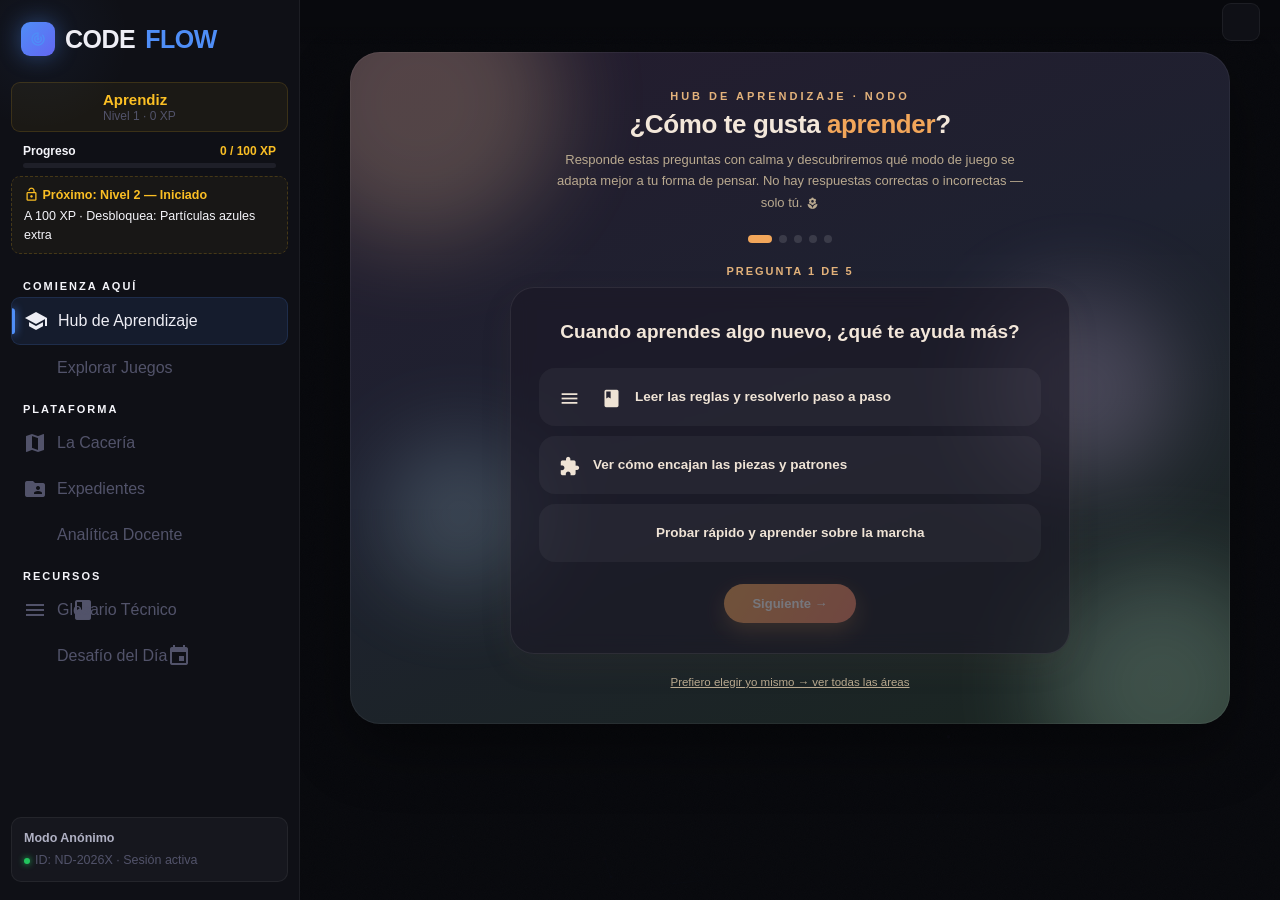
==== codigo_rehecho/html/index.html @ e30e48d7 "ACTUALIZACIÓN MASIVA SE AÑADIREON TODOS LOS js Y CSS DE las secciones del side bar que teniamos avan" ====
<!DOCTYPE html>
<html lang="es" data-theme="dark">
<head>
<meta charset="UTF-8">
<meta name="viewport" content="width=device-width, initial-scale=1.0">
<title>CODE FLOW — Cacería de Lógicos</title>
<link rel="stylesheet" href="/codigo_rehecho/styles/index.css">
<link rel="stylesheet" href="/codigo_rehecho/styles/lacaceria.css">
<link rel="stylesheet" href="/codigo_rehecho/styles/expedientes.css">
<link rel="stylesheet" href="/codigo_rehecho/styles/glosario.css">
<link rel="stylesheet" href="/codigo_rehecho/styles/desafio_diario.css">
<link rel="stylesheet" href="/codigo_rehecho/styles/analitica_docente.css">
<link rel="stylesheet" href="/codigo_rehecho/styles/hub_aprendizaje.css">
<link rel="stylesheet" href="/codigo_rehecho/styles/juegos.css">
<link rel="stylesheet" href="/codigo_rehecho/styles/juegos_folder_css/cazabugs.css">
<link rel="stylesheet" href="/codigo_rehecho/styles/juegos_folder_css/memorama.css">
<link rel="stylesheet" href="/codigo_rehecho/styles/juegos_folder_css/secuencia.css">
<link rel="stylesheet" href="/codigo_rehecho/styles/juegos_folder_css/carrera.css">
<link href="https://fonts.googleapis.com/icon?family=Material+Icons" rel="stylesheet">
</head>
<body>

<canvas id="bg-canvas"></canvas>

<!-- ════════════════════════════════════════════════════════
     1. TOPBAR — botón de cambio de tema (esquina superior derecha)
     ════════════════════════════════════════════════════════ -->
<header class="topbar">
  <div class="topbar-actions">
    <button class="theme-toggle" id="theme-toggle" onclick="toggleTheme()" title="Cambiar tema"><span class="material-icons">dark_mode</span></button>
  </div>
</header>

<!-- ════════════════════════════════════════════════════════
     2. SIDEBAR — menú lateral (marca, navegación, nivel y XP)
     ════════════════════════════════════════════════════════ -->
<aside class="sidebar">
  <div class="sidebar-glow"></div>
  <div class="brand"><div class="brand-icon"><span class="material-icons" style="font-size: 1em; vertical-align: middle;">track_changes</span></div>CODE<span>FLOW</span></div>

  <div class="level-badge" id="level-badge">
    <div id="level-icon" style="font-size:18px"><span class="material-icons" style="font-size: 1em; vertical-align: middle;">eco</span></div>
    <div>
      <div class="level-badge-name" id="level-name">Aprendiz</div>
      <div class="level-badge-sub" id="level-sub">Nivel 1 · 0 XP</div>
    </div>
  </div>
  <div class="xp-sidebar-wrap">
    <div class="xp-sidebar-label"><span>Progreso</span><span id="xp-label-val">0 / 100 XP</span></div>
    <div class="xp-sidebar-bar"><div class="xp-sidebar-fill" id="xp-bar-fill" style="width:0%"></div></div>
  </div>
  <div class="cosmetic-hint" id="cosmetic-hint">
    <strong id="next-unlock-label"><span class="material-icons" style="font-size: 1em; vertical-align: middle;">lock_open</span> Próximo: Nivel 2</strong>
    <span id="next-unlock-desc">Alcanza 100 XP para desbloquear el tema Galaxia</span>
  </div>

  <div style="height:6px"></div>

  <nav aria-label="Navegación principal">
    <p class="nav-section">Comienza aquí</p>
    <button type="button" class="nav-item active" data-label="Hub de Aprendizaje" data-view="view-hub-quiz" onclick="navTo(this)" aria-current="page"><span class="material-icons nav-icon">school</span> Hub de Aprendizaje</button>
    <button type="button" class="nav-item" data-label="Explorar Juegos" data-view="view-hub-games" onclick="navTo(this)"><span class="material-icons nav-icon">sports_esports</span> Explorar Juegos</button>

    <p class="nav-section">Plataforma</p>
    <button type="button" class="nav-item" data-label="La Cacería" data-view="view-map" onclick="navTo(this)"><span class="material-icons nav-icon">map</span> La Cacería</button>
    <button type="button" class="nav-item" data-label="Expedientes" data-view="view-dossier" onclick="navTo(this)"><span class="material-icons nav-icon">folder_shared</span> Expedientes</button>
    <button type="button" class="nav-item" data-label="Analítica Docente" data-view="view-analytics" onclick="navTo(this)"><span class="material-icons nav-icon">analytics</span> Analítica Docente</button>

    <p class="nav-section">Recursos</p>
    <button type="button" class="nav-item" data-label="Glosario Técnico" data-view="view-glossary" onclick="navTo(this)"><span class="material-icons nav-icon">menu_book</span> Glosario Técnico</button>
    <button type="button" class="nav-item" data-label="Desafío del Día" data-view="view-challenge" onclick="navTo(this)"><span class="material-icons nav-icon">emoji_events</span> Desafío del Día</button>
  </nav>

  <footer class="sidebar-footer">
    <p><strong>Modo Anónimo</strong><span class="status-dot"></span>ID: ND-2026X · Sesión activa</p>
  </footer>
</aside>

<!-- ════════════════════════════════════════════════════════
     3. MAIN — placeholder de contenido (aquí irían las vistas reales)
     ════════════════════════════════════════════════════════ -->
<main class="main-content">
  <!-- VISTA: HUB — QUIZ de estilo de aprendizaje -->
  <section id="view-hub-quiz" class="view-container active" data-onshow="openHub">
    <div class="hub-zone">
      <div class="hub-blob b1" aria-hidden="true"></div>
      <div class="hub-blob b2" aria-hidden="true"></div>
      <div class="hub-blob b3" aria-hidden="true"></div>
      <div class="hub-blob b4" aria-hidden="true"></div>
      <div class="hub-header">
        <p class="hub-eyebrow">Hub de Aprendizaje · NODO</p>
        <h1 class="hub-title">¿Cómo te gusta <span style="color:#F2A65A">aprender</span>?</h1>
        <p class="hub-sub">Responde estas preguntas con calma y descubriremos qué modo de juego se adapta mejor a tu forma de pensar. No hay respuestas correctas o incorrectas — solo tú. <span class="material-icons" style="font-size: 1em; vertical-align: middle;">local_florist</span></p>
      </div>
      <div class="hub-steps" id="hub-steps"></div>
      <p class="hub-progress-text" id="hub-progress-text">Pregunta 1 de 5</p>
      <div class="hub-q-card">
        <p class="hub-q-text" id="hub-q-text">—</p>
        <div id="hub-opts"></div>
        <div class="hub-btn-row">
          <button type="button" class="hub-btn" id="hub-next-btn" onclick="hubNext()" disabled>Siguiente →</button>
        </div>
      </div>
      <div class="hub-quiz-footer">
        <button type="button" class="hub-link-btn" onclick="navTo(document.querySelector('.nav-item[data-view=\'view-hub-games\']'))">Prefiero elegir yo mismo → ver todas las áreas</button>
      </div>
    </div>
  </section>

  <!-- VISTA: HUB — RESULTADO del quiz (perfil de aprendizaje) -->
  <section id="view-hub-result" class="view-container">
    <div class="hub-zone">
      <div class="hub-blob b1" aria-hidden="true"></div>
      <div class="hub-blob b2" aria-hidden="true"></div>
      <div class="hub-blob b3" aria-hidden="true"></div>
      <div class="hub-blob b4" aria-hidden="true"></div>
      <div id="hub-res-card" class="hub-res-card">
        <div class="hub-companion" id="hub-res-icon" aria-hidden="true"><span class="material-icons" style="font-size: 1em; vertical-align: middle;">emoji_objects</span></div>
        <p class="hub-eyebrow">Tu perfil de aprendizaje es…</p>
        <h1 class="hub-result-type" id="hub-res-name">Mente Lógica</h1>
        <p class="hub-result-desc" id="hub-res-desc">—</p>
        <div class="hub-bars" id="hub-bars"></div>
        <div class="hub-btn-row hub-btn-row-wrap">
          <button type="button" class="hub-btn" id="hub-res-cta">Comenzar</button>
          <button type="button" class="hub-btn ghost" onclick="navTo(document.querySelector('.nav-item[data-view=\'view-hub-games\']'))">Ver todas las áreas</button>
        </div>
        <div class="hub-result-footer">
          <button type="button" class="hub-link-btn" onclick="goHubQuiz()"><span class="material-icons" style="font-size: 1em; vertical-align: middle;">replay</span> Repetir el cuestionario</button>
        </div>
      </div>
    </div>
  </section>

  <!-- VISTA: HUB — selección de mini-juegos (Explorar Juegos) -->
  <section id="view-hub-games" class="view-container" data-onshow="renderHubGames">
    <div class="hub-zone">
      <div class="hub-blob b1" aria-hidden="true"></div>
      <div class="hub-blob b2" aria-hidden="true"></div>
      <div class="hub-blob b3" aria-hidden="true"></div>
      <div class="hub-blob b4" aria-hidden="true"></div>
      <div class="hub-header">
        <p class="hub-eyebrow">Hub de Juegos · en expansión <span class="material-icons" style="font-size: 1em; vertical-align: middle;">eco</span></p>
        <h1 class="hub-title">Elige tu <span style="color:#F2A65A">aventura</span></h1>
        <p class="hub-sub">NODO se está transformando en un hub de mini-juegos educativos. Estas son las áreas disponibles hoy — pronto habrá más.</p>
      </div>
      <div class="hub-refnote">
        <div class="hub-refnote-icon"><span class="material-icons" style="font-size: 1em; vertical-align: middle;">build</span></div>
        <p class="hub-refnote-text"><strong>Importante:</strong> los juegos de este hub son versiones de referencia para mostrar la idea y probar la mecánica. Las versiones finales serán aplicaciones independientes — pensadas como un juego de celular de verdad, con más niveles, mejores gráficas y logros propios.</p>
      </div>
      <div class="hub-games-grid" id="hub-games-grid">
        <button type="button" class="hub-game-card" data-target="view-map" style="--card-accent:#8B7CD8" onclick="launchGame('view-map')">
          <div class="hub-game-icon"><span class="material-icons" style="font-size: 1em; vertical-align: middle;">person_search</span></div>
          <div class="hub-game-title">La Cacería de los Lógicos</div>
          <div class="hub-game-desc">El recorrido principal: 6 Nodos, 6 candidatos y sus Centinelas de lógica y programación.</div>
          <span class="hub-game-tag">Modo clásico</span>
        </button>
        <button type="button" class="hub-game-card" data-target="view-game-memory" style="--card-accent:#6FBF9B" onclick="launchGame('view-game-memory')">
          <div class="hub-game-icon"><span class="material-icons" style="font-size: 1em; vertical-align: middle;">psychology</span></div>
          <div class="hub-game-title">Memorama Lógico</div>
          <div class="hub-game-desc">Encuentra los pares de conceptos de programación. Ideal si aprendes reconociendo patrones.</div>
          <span class="hub-game-tag">Nuevo</span>
        </button>
        <button type="button" class="hub-game-card" data-target="view-game-racer" style="--card-accent:#F0876B" onclick="launchGame('view-game-racer')">
          <div class="hub-game-icon"><span class="material-icons" style="font-size: 1em; vertical-align: middle;">directions_car</span></div>
          <div class="hub-game-title">Carrera de Código</div>
          <div class="hub-game-desc">Elige la puerta con la respuesta correcta y acelera. Ideal si aprendes con reflejos y acción.</div>
          <span class="hub-game-tag">Nuevo</span>
        </button>
        <button type="button" class="hub-game-card" data-target="view-game-sequence" style="--card-accent:#8B7CD8" onclick="launchGame('view-game-sequence')">
          <div class="hub-game-icon"><span class="material-icons" style="font-size: 1em; vertical-align: middle;">explore</span></div>
          <div class="hub-game-title">Ordena la Lógica</div>
          <div class="hub-game-desc">Reordena los pasos de un algoritmo cotidiano en su secuencia correcta. Ideal si piensas paso a paso.</div>
          <span class="hub-game-tag">Nuevo</span>
        </button>
        <button type="button" class="hub-game-card" data-target="view-game-bughunt" style="--card-accent:#F97316" onclick="launchGame('view-game-bughunt')">
          <div class="hub-game-icon"><span class="material-icons" style="font-size: 1em; vertical-align: middle;">bug_report</span></div>
          <div class="hub-game-title">Caza-Bugs</div>
          <div class="hub-game-desc">Encuentra la línea con el error en cada fragmento de código. Ideal si te fijas en los detalles.</div>
          <span class="hub-game-tag">Nuevo</span>
        </button>
        <button type="button" class="hub-game-card muted" aria-disabled="true" style="--card-accent:#B0B2CC" onclick="showToast('<span class=&quot;material-icons&quot; style=&quot;font-size: 1em; vertical-align: middle;&quot;>build</span> Nuevas áreas del hub llegarán pronto')">
          <div class="hub-game-icon"><span class="material-icons" style="font-size: 1em; vertical-align: middle;">auto_awesome</span></div>
          <div class="hub-game-title">Más juegos</div>
          <div class="hub-game-desc">Seguimos construyendo nuevas formas de aprender programación jugando.</div>
          <span class="hub-game-tag">Próximamente</span>
        </button>
      </div>
      <div class="hub-result-footer">
        <button type="button" class="hub-link-btn" onclick="goHubQuiz()"><span class="material-icons" style="font-size: 1em; vertical-align: middle;">replay</span> Repetir el cuestionario de estilo de aprendizaje</button>
      </div>
    </div>
  </section>

  <section class="view-container" id="view-placeholder">
    <h1 class="page-title">Sección: <span id="view-label">Hub de Aprendizaje</span></h1>
    <p class="page-sub">Este es un placeholder — reemplaza este bloque por el contenido real de cada sección.</p>
  </section>

  <!-- VISTA: EXPEDIENTES — fichas de personajes del elenco -->
  <section id="view-dossier" class="view-container" data-onshow="buildDossier">
    <h1 class="page-title">Expedientes del <span>Gremio</span></h1>
    <p class="page-sub">Cada Cazatalentos guarda una ficha de campo por candidato. Toca una para conocer su historia.</p>
    <p class="section-label">1 mentor · 5 candidatos · 6 Centinelas</p>
    <div class="dossier-grid" id="dossier-grid"></div>
  </section>

  <!-- VISTA: ANALÍTICA DOCENTE -->
  <section id="view-analytics" class="view-container" data-onshow="refreshAnalytics">
    <div class="analytics-header">
      <div>
        <h1 class="analytics-title">Analítica Docente</h1>
        <p class="analytics-sub">Datos agregados · Anonimato total</p>
      </div>
      <div class="analytics-actions">
        <div class="section-selector">
          <label for="section-select">Sección</label>
          <select class="section-select" id="section-select" onchange="refreshAnalytics()">
            <option value="all">Todas</option>
            <option value="A">Sección A</option>
            <option value="B">Sección B</option>
            <option value="C">Sección C</option>
            <option value="D">Sección D</option>
          </select>
        </div>
        <button type="button" class="btn-export" onclick="showExportInfo()"><span class="material-icons" style="font-size: 1em; vertical-align: middle;">file_download</span> Exportar Dataset</button>
      </div>
    </div>

    <!-- Panel de exportación (CSV) -->
    <div id="export-panel" class="export-hint">
      <div class="export-hint-icon" aria-hidden="true"><span class="material-icons" style="font-size: 1em; vertical-align: middle;">cell_tower</span></div>
      <div>
        <p class="export-hint-title">Exportación de Dataset para Power BI / Tableau</p>
        <p class="export-hint-desc">Este módulo genera un archivo <strong>.csv</strong> estructurado con datos anonimizados por sesión, listos para conectarse a herramientas de BI. También disponible como endpoint REST para dashboards en tiempo real. <strong>Los datos exportados son siempre anónimos y conformes con Ley N°19.628.</strong></p>
        <code class="export-schema">session_id, module_id, module_name, level_idx, question_concept, is_correct, attempt_num, timestamp_iso, xp_earned, error_count</code>
        <div class="export-btn-row">
          <button type="button" class="export-btn export-btn-csv" onclick="downloadCSV()"><span class="material-icons" style="font-size: 1em; vertical-align: middle;">download</span> Descargar .csv</button>
          <button type="button" class="export-btn export-btn-api" onclick="showToast('<span class=&quot;material-icons&quot; style=&quot;font-size: 1em; vertical-align: middle;&quot;>power</span> Endpoint API: próximamente disponible en docs.nodo.gg/api',3000)"><span class="material-icons" style="font-size: 1em; vertical-align: middle;">cell_tower</span> Copiar API Endpoint</button>
          <button type="button" class="export-btn export-btn-close" onclick="document.getElementById('export-panel').classList.remove('show')"><span class="material-icons" style="font-size: 1em; vertical-align: middle;">close</span> Cerrar</button>
        </div>
      </div>
    </div>

    <div class="privacy-notice">
      <div class="privacy-icon" aria-hidden="true"><span class="material-icons" style="font-size: 1em; vertical-align: middle;">lock</span></div>
      <div>
        <p class="privacy-title">Datos anónimos y agregados · Contexto educacional</p>
        <p class="privacy-desc">NODO opera bajo <strong>anonimato total</strong>: los IDs de sesión (ND-XXXXXX) son temporales y descartables, conformes con la Ley N°19.628 y principios FERPA. Los docentes acceden únicamente a <strong>estadísticas por sección</strong>, nunca a perfiles individuales.</p>
      </div>
    </div>

    <div class="a-grid">
      <div class="a-card"><div class="a-label">Precisión global</div><div class="a-value" id="a-acc">—</div><div class="a-sub">1er intento correcto</div></div>
      <div class="a-card"><div class="a-label">Sesiones estimadas</div><div class="a-value" id="a-sessions">0</div><div class="a-sub">esta semana</div></div>
      <div class="a-card"><div class="a-label">Niveles completados</div><div class="a-value" id="a-lvls">0</div><div class="a-sub">de 36 totales</div></div>
      <div class="a-card"><div class="a-label">Total intentos</div><div class="a-value" id="a-att">0</div><div class="a-sub">respuestas emitidas</div></div>
      <div class="a-card"><div class="a-label">Errores</div><div class="a-value" id="a-err" style="color:var(--red)">0</div><div class="a-sub">requieren refuerzo</div></div>
      <div class="a-card"><div class="a-label">Racha máxima</div><div class="a-value"><span class="material-icons" style="font-size: 1em; vertical-align: middle;">local_fire_department</span> <span id="a-str">0</span></div><div class="a-sub">aciertos seguidos</div></div>
    </div>

    <div class="chart-row chart-row-wide-narrow">
      <div class="chart-card chart-card-flush">
        <h2 class="chart-title">Preguntas con mayor tasa de error</h2>
        <p class="chart-sub">% de respuestas incorrectas · identifica conceptos a reforzar</p>
        <div class="bar-chart" id="error-bar-chart">
          <p class="chart-empty">Completa ejercicios para ver el análisis</p>
        </div>
      </div>
      <div class="chart-card chart-card-flush">
        <h2 class="chart-title">Distribución de resultados</h2>
        <p class="chart-sub">Total respuestas emitidas</p>
        <div class="donut-wrap" id="donut-wrap">
          <p class="chart-empty">Sin datos aún</p>
        </div>
      </div>
    </div>

    <div class="chart-row chart-row-even">
      <div class="chart-card chart-card-flush">
        <h2 class="chart-title">Evolución de precisión</h2>
        <p class="chart-sub">Últimas 10 respuestas</p>
        <div class="precision-timeline-wrap" id="precision-timeline">
          <p class="chart-empty">Sin datos aún</p>
        </div>
      </div>
      <div class="chart-card chart-card-flush">
        <h2 class="chart-title">Progreso por módulo</h2>
        <p class="chart-sub">Niveles completados vs total</p>
        <div class="module-prog-wrap" id="module-prog-chart">
          <p class="chart-empty">Sin datos aún</p>
        </div>
      </div>
    </div>

    <div class="chart-row chart-row-wide-narrow">
      <div class="chart-card chart-card-flush">
        <h2 class="chart-title">Mapa de calor de errores por módulo</h2>
        <p class="chart-sub">Cada bloque = 1 pregunta. Intensidad del color = errores registrados</p>
        <div class="error-heatmap" id="error-heatmap">
          <p class="chart-empty">Completa ejercicios para generar el mapa</p>
        </div>
      </div>

      <div class="chart-card chart-card-flush">
        <h2 class="chart-title">Boss Fights superados</h2>
        <p class="chart-sub">Evaluaciones integradoras completadas</p>
        <div class="boss-analytics-wrap" id="boss-analytics">
          <p class="chart-empty">Sin Boss Fights completados aún</p>
        </div>
      </div>
    </div>

    <div class="chart-card">
      <h2 class="chart-title">Radar de competencias</h2>
      <p class="chart-sub">Rendimiento relativo por área</p>
      <div class="radar-chart-wrap" id="radar-wrap">
        <p class="chart-empty">Sin datos aún</p>
      </div>
    </div>

    <div class="chart-card">
      <h2 class="chart-title mod-table-title">Detalle por módulo</h2>
      <table class="mod-table">
        <thead>
          <tr>
            <th scope="col">Módulo</th>
            <th scope="col">Niveles</th>
            <th scope="col" class="mod-table-progress-col">Progreso</th>
            <th scope="col">Estado</th>
          </tr>
        </thead>
        <tbody id="mod-tbody"></tbody>
      </table>
    </div>

    <div class="chart-card">
      <h2 class="chart-title log-title">Historial de respuestas</h2>
      <div class="log-wrap" id="attempt-log">
        <p class="chart-empty">Sin actividad · Completa un ejercicio</p>
      </div>
    </div>
  </section>

  <!-- VISTA: GLOSARIO TÉCNICO -->
  <section id="view-glossary" class="view-container" data-onshow="buildGlossary">
    <h1 class="page-title">Glosario <span>Técnico</span></h1>
    <p class="page-sub">Conceptos clave de lógica, programación y orientación a objetos</p>
    <div class="glossary-search-wrap">
      <span class="glossary-search-icon" aria-hidden="true"><span class="material-icons" style="font-size: 1em; vertical-align: middle;">search</span></span>
      <input type="text" class="glossary-search" id="glossary-input" placeholder="Buscar término…" aria-label="Buscar término del glosario" oninput="filterGlossary(this.value)">
    </div>
    <div class="glossary-grid" id="glossary-grid"></div>
  </section>

  <!-- VISTA: DESAFÍO DEL DÍA -->
  <section id="view-challenge" class="view-container" data-onshow="buildChallenge">
    <h1 class="page-title">Desafío <span>del Día</span></h1>
    <p class="page-sub">Un reto diario para mantener tu racha · +50 XP bonus</p>
    <div id="challenge-content"></div>
  </section>

  <!-- 4.1 VISTA: MAPA — módulos, camino de niveles y banner de historia -->
  <section id="view-map" class="view-container">
    <div class="header-stats">
      <div class="stat-badge"><span class="material-icons" style="font-size: 1em; vertical-align: middle;">local_fire_department</span> Racha: <span class="badge-val" id="streak-val">0</span></div>
      <div class="stat-badge"><span class="material-icons" style="font-size: 1em; vertical-align: middle;">star</span> <span class="badge-val" id="total-xp">0</span> XP</div>
    </div>
    <h1 class="page-title">La Cacería de los <span>Lógicos</span></h1>
    <p class="page-sub">Recorre los Nodos de la Red, certifica a cada candidato y enfrenta a su Centinela</p>
    <p class="section-label" id="map-section-label">6 Nodos · 30 pruebas · 6 Centinelas</p>
    <button type="button" class="story-banner" id="story-banner" onclick="openLore()">
      <div class="story-banner-portrait"><span class="material-icons" style="font-size:inherit;">person_search</span></div>
      <div class="story-banner-text">
        <strong>Ren Kaster — Cazatalentos Senior</strong>
        <span>"Tienes el expediente abierto. Toca un Nodo y vamos a ver de qué estás hecho." <em>Toca aquí para leer la historia completa →</em></span>
      </div>
    </button>
    <div id="modules-list">
      <!-- MÓDULO 1: SECUENCIAS — tarjeta estática. Los niveles (dentro de
           #path-1) se construyen dinámicamente en el JS más adelante. -->
      <div class="module-block" id="blk-1">
        <div class="module-header theme-mod1" style="--accent:#4F8EF7;--glow:rgba(79,142,247,.22)">
          <button type="button" class="module-toggle" onclick="toggleMod(1)" aria-expanded="false" aria-controls="levels-1">
            <span class="material-icons" style="font-size:inherit;">extension</span>
            <div class="mod-info">
              <div class="mod-num">Nodo del Reloj</div>
              <div class="mod-title">Secuencias</div>
              <div class="mod-desc">La base de todo algoritmo: ordenar pasos, detectar errores y comprender la causalidad en procesos lineales.</div>
            </div>
          </button>
          <button type="button" class="mod-candidate" onclick="openStory(1)" title="Leer historia">
            <span class="material-icons" style="font-size:inherit;">extension</span>
            <div class="mod-candidate-txt">
              <span class="mod-candidate-name">Tick</span>
              <span class="mod-candidate-role">Candidato/a</span>
            </div>
          </button>
          <div class="mod-meta">
            <div class="mod-progress-ring" id="ring-1">
              <svg width="44" height="44" viewBox="0 0 44 44" aria-hidden="true">
                <circle class="ring-bg" cx="22" cy="22" r="18"></circle>
                <circle class="ring-fill" cx="22" cy="22" r="18" stroke-dasharray="113.1" stroke-dashoffset="113.1" style="stroke:#4F8EF7"></circle>
              </svg>
              <div class="ring-pct" id="rpct-1" style="color:#4F8EF7">0%</div>
            </div>
            <span class="mod-chevron" aria-hidden="true">›</span>
          </div>
        </div>
        <div class="levels-container theme-mod1" id="levels-1" style="--accent:#4F8EF7;--glow:rgba(79,142,247,.22)">
          <div class="levels-path" id="path-1" style="--accent:#4F8EF7;--glow:rgba(79,142,247,.22)"></div>
        </div>
      </div>

      <!-- MÓDULO 2: CONDICIONALES — tarjeta estática. Los niveles (dentro de
           #path-2) se construyen dinámicamente en el JS. -->
      <div class="module-block" id="blk-2">
        <div class="module-header theme-mod2" style="--accent:#A855F7;--glow:rgba(168,85,247,.22)">
          <button type="button" class="module-toggle" onclick="toggleMod(2)" aria-expanded="false" aria-controls="levels-2">
            <span class="material-icons" style="font-size:inherit;">balance</span>
            <div class="mod-info">
              <div class="mod-num">Nodo del Espejo</div>
              <div class="mod-title">Condicionales</div>
              <div class="mod-desc">Decisiones, ramificaciones lógicas y la dualidad booleana de Verdadero/Falso que controla el flujo de todo programa.</div>
            </div>
          </button>
          <button type="button" class="mod-candidate" onclick="openStory(2)" title="Leer historia">
            <span class="material-icons" style="font-size:inherit;">balance</span>
            <div class="mod-candidate-txt">
              <span class="mod-candidate-name">Duala</span>
              <span class="mod-candidate-role">Candidato/a</span>
            </div>
          </button>
          <div class="mod-meta">
            <div class="mod-progress-ring" id="ring-2">
              <svg width="44" height="44" viewBox="0 0 44 44" aria-hidden="true">
                <circle class="ring-bg" cx="22" cy="22" r="18"></circle>
                <circle class="ring-fill" cx="22" cy="22" r="18" stroke-dasharray="113.1" stroke-dashoffset="113.1" style="stroke:#A855F7"></circle>
              </svg>
              <div class="ring-pct" id="rpct-2" style="color:#A855F7">0%</div>
            </div>
            <span class="mod-chevron" aria-hidden="true">›</span>
          </div>
        </div>
        <div class="levels-container theme-mod2" id="levels-2" style="--accent:#A855F7;--glow:rgba(168,85,247,.22)">
          <div class="levels-path" id="path-2" style="--accent:#A855F7;--glow:rgba(168,85,247,.22)"></div>
        </div>
      </div>

      <!-- MÓDULO 3: BUCLES -->
      <div class="module-block" id="blk-3">
        <div class="module-header theme-mod3" style="--accent:#F97316;--glow:rgba(249,115,22,.22)">
          <button type="button" class="module-toggle" onclick="toggleMod(3)" aria-expanded="false" aria-controls="levels-3">
            <span class="material-icons" style="font-size:inherit;">loop</span>
            <div class="mod-info">
              <div class="mod-num">Nodo del Laberinto</div>
              <div class="mod-title">Bucles</div>
              <div class="mod-desc">Repeticiones, patrones cíclicos y la magia de automatizar tareas que se repiten con una simple estructura iterativa.</div>
            </div>
          </button>
          <button type="button" class="mod-candidate" onclick="openStory(3)" title="Leer historia">
            <span class="material-icons" style="font-size:inherit;">loop</span>
            <div class="mod-candidate-txt">
              <span class="mod-candidate-name">Eco</span>
              <span class="mod-candidate-role">Candidato/a</span>
            </div>
          </button>
          <div class="mod-meta">
            <div class="mod-progress-ring" id="ring-3">
              <svg width="44" height="44" viewBox="0 0 44 44" aria-hidden="true">
                <circle class="ring-bg" cx="22" cy="22" r="18"></circle>
                <circle class="ring-fill" cx="22" cy="22" r="18" stroke-dasharray="113.1" stroke-dashoffset="113.1" style="stroke:#F97316"></circle>
              </svg>
              <div class="ring-pct" id="rpct-3" style="color:#F97316">0%</div>
            </div>
            <span class="mod-chevron" aria-hidden="true">›</span>
          </div>
        </div>
        <div class="levels-container theme-mod3" id="levels-3" style="--accent:#F97316;--glow:rgba(249,115,22,.22)">
          <div class="levels-path" id="path-3" style="--accent:#F97316;--glow:rgba(249,115,22,.22)"></div>
        </div>
      </div>

      <!-- MÓDULO 4: PROGRAMACIÓN -->
      <div class="module-block" id="blk-4">
        <div class="module-header theme-mod4" style="--accent:#10B981;--glow:rgba(16,185,129,.22)">
          <button type="button" class="module-toggle" onclick="toggleMod(4)" aria-expanded="false" aria-controls="levels-4">
            <span class="material-icons" style="font-size:inherit;">computer</span>
            <div class="mod-info">
              <div class="mod-num">Nodo del Taller</div>
              <div class="mod-title">Programación</div>
              <div class="mod-desc">Fundamentos de la programación estructurada: funciones, variables, tipos de datos y diseño de soluciones con pseudocódigo.</div>
            </div>
          </button>
          <button type="button" class="mod-candidate" onclick="openStory(4)" title="Leer historia">
            <span class="material-icons" style="font-size:inherit;">computer</span>
            <div class="mod-candidate-txt">
              <span class="mod-candidate-name">Forja</span>
              <span class="mod-candidate-role">Candidato/a</span>
            </div>
          </button>
          <div class="mod-meta">
            <div class="mod-progress-ring" id="ring-4">
              <svg width="44" height="44" viewBox="0 0 44 44" aria-hidden="true">
                <circle class="ring-bg" cx="22" cy="22" r="18"></circle>
                <circle class="ring-fill" cx="22" cy="22" r="18" stroke-dasharray="113.1" stroke-dashoffset="113.1" style="stroke:#10B981"></circle>
              </svg>
              <div class="ring-pct" id="rpct-4" style="color:#10B981">0%</div>
            </div>
            <span class="mod-chevron" aria-hidden="true">›</span>
          </div>
        </div>
        <div class="levels-container theme-mod4" id="levels-4" style="--accent:#10B981;--glow:rgba(16,185,129,.22)">
          <div class="levels-path" id="path-4" style="--accent:#10B981;--glow:rgba(16,185,129,.22)"></div>
        </div>
      </div>

      <!-- MÓDULO 5: ALGORITMOS -->
      <div class="module-block" id="blk-5">
        <div class="module-header theme-mod5" style="--accent:#6366F1;--glow:rgba(99,102,241,.22)">
          <button type="button" class="module-toggle" onclick="toggleMod(5)" aria-expanded="false" aria-controls="levels-5">
            <span class="material-icons" style="font-size:inherit;">psychology</span>
            <div class="mod-info">
              <div class="mod-num">Nodo de la Biblioteca</div>
              <div class="mod-title">Algoritmos</div>
              <div class="mod-desc">Estrategias clásicas de resolución de problemas: búsqueda, ordenamiento, divide y vencerás, y optimización eficiente.</div>
            </div>
          </button>
          <button type="button" class="mod-candidate" onclick="openStory(5)" title="Leer historia">
            <span class="material-icons" style="font-size:inherit;">psychology</span>
            <div class="mod-candidate-txt">
              <span class="mod-candidate-name">Aria</span>
              <span class="mod-candidate-role">Candidato/a</span>
            </div>
          </button>
          <div class="mod-meta">
            <div class="mod-progress-ring" id="ring-5">
              <svg width="44" height="44" viewBox="0 0 44 44" aria-hidden="true">
                <circle class="ring-bg" cx="22" cy="22" r="18"></circle>
                <circle class="ring-fill" cx="22" cy="22" r="18" stroke-dasharray="113.1" stroke-dashoffset="113.1" style="stroke:#6366F1"></circle>
              </svg>
              <div class="ring-pct" id="rpct-5" style="color:#6366F1">0%</div>
            </div>
            <span class="mod-chevron" aria-hidden="true">›</span>
          </div>
        </div>
        <div class="levels-container theme-mod5" id="levels-5" style="--accent:#6366F1;--glow:rgba(99,102,241,.22)">
          <div class="levels-path" id="path-5" style="--accent:#6366F1;--glow:rgba(99,102,241,.22)"></div>
        </div>
      </div>

      <!-- MÓDULO 6: POO — JEFE FINAL. Sin botón de candidato a propósito:
           este módulo no certifica a nadie más, es la confrontación final. -->
      <div class="module-block" id="blk-6">
        <div class="module-header theme-mod6" style="--accent:#EC4899;--glow:rgba(236,72,153,.28)">
          <button type="button" class="module-toggle" onclick="toggleMod(6)" aria-expanded="false" aria-controls="levels-6">
            <span class="material-icons" style="font-size:inherit;">castle</span>
            <div class="mod-info">
              <div class="mod-num">La Ciudadela</div>
              <div class="mod-title">POO — El Jefe Final</div>
              <div class="mod-desc">El mundo final: Programación Orientada a Objetos. Clases, herencia, polimorfismo, encapsulamiento y abstracción. ¿Estás listo?</div>
            </div>
          </button>
          <button type="button" class="mod-candidate" onclick="openStory(6)" title="Leer historia">
            <span class="material-icons" style="font-size:inherit;">castle</span>
            <div class="mod-candidate-txt">
              <span class="mod-candidate-name">Arquitecto</span>
              <span class="mod-candidate-role">Jefe final</span>
            </div>
          </button>
          <div class="mod-meta">
            <div class="mod-progress-ring" id="ring-6">
              <svg width="44" height="44" viewBox="0 0 44 44" aria-hidden="true">
                <circle class="ring-bg" cx="22" cy="22" r="18"></circle>
                <circle class="ring-fill" cx="22" cy="22" r="18" stroke-dasharray="113.1" stroke-dashoffset="113.1" style="stroke:#EC4899"></circle>
              </svg>
              <div class="ring-pct" id="rpct-6" style="color:#EC4899">0%</div>
            </div>
            <span class="mod-chevron" aria-hidden="true">›</span>
          </div>
        </div>
        <div class="levels-container theme-mod6" id="levels-6" style="--accent:#EC4899;--glow:rgba(236,72,153,.28)">
          <div class="levels-path" id="path-6" style="--accent:#EC4899;--glow:rgba(236,72,153,.28)"></div>
        </div>
      </div>
    </div>
  </section>

  <!-- 4.3 VISTA: EJERCICIO — pregunta individual de un nivel -->
  <section id="view-exercise" class="view-container">
    <div class="exercise-top">
      <button type="button" class="btn-close" id="ex-close-btn" onclick="exitExercise()" aria-label="Salir del ejercicio"><span class="material-icons" style="font-size: 1em; vertical-align: middle;">close</span></button>
      <div class="progress-bar-bg" role="progressbar" aria-valuemin="0" aria-valuemax="100" aria-valuenow="0" aria-label="Progreso del nivel">
        <div class="progress-bar-fill" id="progress-bar"></div>
      </div>
      <div class="ex-mod-badge" id="ex-mod-badge"></div>
      <div class="boss-timer-wrap" id="boss-timer-wrap" style="display:none">
        <div class="boss-timer" id="boss-timer">60</div>
      </div>
    </div>

    <!-- 4.3.1 Introducción al Jefe (se muestra antes de las preguntas de boss fight) -->
    <div id="boss-intro-container"></div>

    <div id="exercise-question-wrap">
      <div class="question-container" id="question-container">
        <div class="q-header">
          <div class="q-emoji-wrap" id="q-icon" aria-hidden="true"><span class="material-icons" style="font-size:inherit;">smart_toy</span></div>
          <div class="q-meta">
            <span class="q-badge" id="q-concept">—</span>
            <p class="q-text" id="q-text">—</p>
          </div>
        </div>
        <div class="options-grid" id="options-container"></div>
      </div>
      <button type="button" class="btn-check" id="btn-check" onclick="checkAnswer()" disabled>Comprobar respuesta →</button>
    </div>

    <div id="boss-result-container"></div>
  </section>

  <!-- MINIJUEGO: CAZA-BUGS -->
  <section id="view-game-bughunt" class="view-container" data-onshow="startBugHunt">
    <div class="hub-zone">
      <div class="hub-blob b1" aria-hidden="true"></div>
      <div class="hub-blob b2" aria-hidden="true"></div>
      <div class="hub-blob b3" aria-hidden="true"></div>
      <div class="hub-blob b4" aria-hidden="true"></div>
      <div class="hub-header">
        <button type="button" class="hub-btn ghost hub-back-btn" onclick="navTo(document.querySelector('.nav-item[data-view=\'view-hub-games\']'))">← Volver al Hub</button>
        <p class="hub-eyebrow">Área de juego · referencia</p>
        <h1 class="hub-title">Caza-<span style="color:#F97316">Bugs</span></h1>
        <p class="hub-sub">Toca la línea que tiene el error antes de seguir a la siguiente ronda.</p>
      </div>
      <div class="bug-round-badge" id="bug-round-badge">Ronda 1 de 5</div>
      <div class="bug-code" id="bug-code"></div>
      <div class="bug-feedback" id="bug-feedback" role="status" aria-live="polite"></div>
    </div>
  </section>

  <!-- MINIJUEGO: MEMORAMA LÓGICO -->
  <section id="view-game-memory" class="view-container" data-onshow="startMemoryGame">
    <div class="hub-zone">
      <div class="hub-blob b1" aria-hidden="true"></div>
      <div class="hub-blob b2" aria-hidden="true"></div>
      <div class="hub-blob b3" aria-hidden="true"></div>
      <div class="hub-blob b4" aria-hidden="true"></div>
      <div class="hub-header">
        <button type="button" class="hub-btn ghost hub-back-btn" onclick="navTo(document.querySelector('.nav-item[data-view=\'view-hub-games\']'))">← Volver al Hub</button>
        <p class="hub-eyebrow">Área de juego</p>
        <h1 class="hub-title">Memorama <span style="color:#6FBF9B">Lógico</span></h1>
        <p class="hub-sub">Encuentra los pares de conceptos de programación. Cada acierto revela un poco más el patrón.</p>
      </div>
      <div class="memo-stats">
        <span><span class="material-icons" style="font-size: 1em; vertical-align: middle;">sync</span> Movimientos: <span id="memo-moves">0</span></span>
        <span><span class="material-icons" style="font-size: 1em; vertical-align: middle;">check_circle</span> Pares: <span id="memo-matches">0/6</span></span>
      </div>
      <div class="memo-grid" id="memo-grid"></div>
    </div>
  </section>

  <!-- MINIJUEGO: ORDENA LA LÓGICA -->
  <section id="view-game-sequence" class="view-container" data-onshow="startSequenceGame">
    <div class="hub-zone">
      <div class="hub-blob b1" aria-hidden="true"></div>
      <div class="hub-blob b2" aria-hidden="true"></div>
      <div class="hub-blob b3" aria-hidden="true"></div>
      <div class="hub-blob b4" aria-hidden="true"></div>
      <div class="hub-header">
        <button type="button" class="hub-btn ghost hub-back-btn" onclick="navTo(document.querySelector('.nav-item[data-view=\'view-hub-games\']'))">← Volver al Hub</button>
        <p class="hub-eyebrow">Área de juego · referencia</p>
        <h1 class="hub-title">Ordena la <span style="color:#8B7CD8">Lógica</span></h1>
        <p class="hub-sub" id="seq-title">Toca los pasos en el orden correcto para armar el algoritmo.</p>
      </div>
      <div class="seq-target" id="seq-target"></div>
      <div class="seq-pool" id="seq-pool"></div>
      <div class="seq-feedback" id="seq-feedback" role="status" aria-live="polite"></div>
    </div>
  </section>

  <!-- MINIJUEGO: CARRERA DE CÓDIGO -->
  <section id="view-game-racer" class="view-container" data-onshow="startRacerGame">
    <div class="hub-zone">
      <div class="hub-blob b1" aria-hidden="true"></div>
      <div class="hub-blob b2" aria-hidden="true"></div>
      <div class="hub-blob b3" aria-hidden="true"></div>
      <div class="hub-blob b4" aria-hidden="true"></div>
      <div class="hub-header">
        <button type="button" class="hub-btn ghost hub-back-btn" onclick="navTo(document.querySelector('.nav-item[data-view=\'view-hub-games\']'))">← Volver al Hub</button>
        <p class="hub-eyebrow">Área de juego</p>
        <h1 class="hub-title">Carrera de <span style="color:#F0876B">Código</span></h1>
        <p class="hub-sub" id="racer-question">—</p>
      </div>
      <div class="racer-track">
        <div class="racer-lane-line" aria-hidden="true"></div>
        <div class="racer-doors" id="racer-doors"></div>
        <div class="racer-car" id="racer-car" aria-hidden="true"><span class="material-icons" style="font-size: 1em; vertical-align: middle;">directions_car</span></div>
      </div>
      <div class="racer-feedback" id="racer-feedback" role="status" aria-live="polite"></div>
      <div class="racer-score-final" id="racer-score-final">
        <p class="racer-score-title">Puntaje final: <span id="racer-score-val">0/6</span></p>
        <button type="button" class="hub-btn racer-retry-btn" onclick="startRacerGame()">Jugar otra vez</button>
      </div>
    </div>
  </section>
</main>

<!-- 5. BANNER DE RETROALIMENTACIÓN (correcto / incorrecto) -->
<div class="feedback-banner" id="feedback-banner" role="status" aria-live="polite">
  <div class="feedback-content">
    <div class="feedback-title" id="fb-title">—</div>
    <p class="feedback-desc" id="fb-desc">—</p>
  </div>
  <button type="button" class="btn-next" id="btn-next" onclick="nextQuestion()">Continuar →</button>
</div>

<!-- 6. MODAL: NIVEL COMPLETADO -->
<div class="modal-overlay" id="lvl-modal" role="dialog" aria-modal="true" aria-labelledby="m-title">
  <div class="modal-box">
    <span class="modal-emoji" id="m-emoji" aria-hidden="true"><span class="material-icons" style="font-size:inherit;">celebration</span></span>
    <h2 class="modal-title" id="m-title">¡Nivel superado!</h2>
    <div class="modal-stars" id="m-stars"></div>
    <div class="modal-xp" id="m-xp"><span class="material-icons" style="font-size: 14px; vertical-align: text-top; margin-right: 4px;">star</span> +60 XP</div>
    <div class="modal-subtitle" id="m-sub"></div>
    <button type="button" class="modal-btn" id="modal-next-btn" onclick="goToNextLevel()">Siguiente nivel →</button>
    <button type="button" class="modal-btn-secondary" onclick="closeModal()">Volver al mapa →</button>
  </div>
</div>

<!-- MODAL: HISTORIA / CAPÍTULO (estilo novela visual) -->
<div class="story-modal" id="story-modal" role="dialog" aria-modal="true" aria-labelledby="story-card-name">
  <div class="story-card" id="story-card">
    <div class="story-card-hero" id="story-card-hero">
      <button type="button" class="story-card-close" onclick="closeStory()" aria-label="Cerrar"><span class="material-icons" style="font-size: 1em; vertical-align: middle;">close</span></button>
      <div class="story-card-portrait" id="story-card-portrait" aria-hidden="true"><span class="material-icons" style="font-size:inherit;">person_search</span></div>
      <div class="story-card-nodo" id="story-card-nodo">GREMIO DEL NODO</div>
      <h2 class="story-card-name" id="story-card-name">Ren Kaster</h2>
      <div class="story-card-role" id="story-card-role">Cazatalentos Senior</div>
    </div>
    <div class="story-card-body">
      <span class="story-card-tag" id="story-card-tag">Prólogo</span>
      <blockquote class="story-card-quote" id="story-card-quote">"Todo Lógico empieza creyendo que no tiene nada especial."</blockquote>
      <div class="story-card-txt" id="story-card-txt"></div>
      <button type="button" class="story-card-btn" id="story-card-btn" onclick="closeStory()">Entendido →</button>
    </div>
  </div>
</div>

<div id="toast"></div>

<script src="/codigo_rehecho/javascript/index.js"></script>
<script src="/codigo_rehecho/javascript/expedientes.js"></script>
<script src="/codigo_rehecho/javascript/glosario.js"></script>
<script src="/codigo_rehecho/javascript/desafio_diario.js"></script>
<script src="/codigo_rehecho/javascript/hub_aprendizaje.js"></script>
<script src="/codigo_rehecho/javascript/juegos.js"></script>
<script src="/codigo_rehecho/javascript/juegos_folder_js/cazabugs.js"></script>
<script src="/codigo_rehecho/javascript/juegos_folder_js/memorama.js"></script>
<script src="/codigo_rehecho/javascript/juegos_folder_js/secuencia.js"></script>
<script src="/codigo_rehecho/javascript/juegos_folder_js/carrera.js"></script>
<script src="/codigo_rehecho/javascript/lacaceria-datos.js"></script>
<script src="/codigo_rehecho/javascript/lacaceria.js"></script>
<script src="/codigo_rehecho/javascript/analitica_docente.js"></script>
</body>
</html>
---- codigo_rehecho/styles/index.css ----
/* ══════════════════════════════════════════════════════════
   1. VARIABLES GLOBALES (DESIGN TOKENS)
   ══════════════════════════════════════════════════════════ */
/* — Tema oscuro (valores por defecto) — */
:root {
  --bg:#08090D;--surface:#0F1016;--surface2:#16171E;--surface3:#1E1F28;
  --border:rgba(255,255,255,0.06);--border-h:rgba(255,255,255,0.13);
  --text:#EEEEF5;--text2:#B0B1C4;--muted:#52536A;--muted2:#343548;--shadow:rgba(0,0,0,.5);
  --mod1:#4F8EF7;--g1:rgba(79,142,247,.18);
  --mod2:#A855F7;--g2:rgba(168,85,247,.18);
  --mod3:#F97316;--g3:rgba(249,115,22,.18);
  --mod4:#10B981;--g4:rgba(16,185,129,.18);
  --mod5:#6366F1;--g5:rgba(99,102,241,.18);
  --mod6:#EC4899;--g6:rgba(236,72,153,.18);
  --boss:#DC2626;--boss-glow:rgba(220,38,38,.28);
  --green:#22C55E;--red:#EF4444;--yellow:#FBBF24;--orange:#FB923C;
  --sidebar-w:300px;--transition-theme:background .35s,color .35s,border-color .35s,box-shadow .35s;
  --font-main:-apple-system,BlinkMacSystemFont,'Segoe UI',Roboto,Helvetica,Arial,sans-serif;
  --font-display:'Segoe UI',Helvetica,Arial,sans-serif;
}
/* — Tema claro (sobrescribe los tokens de arriba) — */
[data-theme="light"]{
  --bg:#F0F2FA;--surface:#FFFFFF;--surface2:#F4F5FB;--surface3:#E8EAF4;
  --border:rgba(0,0,0,0.08);--border-h:rgba(0,0,0,0.16);
  --text:#111218;--text2:#44465A;--muted:#7A7C96;--muted2:#B0B2CC;--shadow:rgba(0,0,0,.12);
}

/* ══════════════════════════════════════════════════════════
   2. RESET Y ESTILOS BASE
   ══════════════════════════════════════════════════════════ */
*,*::before,*::after{
   box-sizing:border-box;
   margin:0;
   padding:0;
}
html{
   height:100%;
}
body{
   background:var(--bg);
   color:var(--text);
   font-family:var(--font-main);
   font-size:15px;
   display:flex;
   height:100vh;
   overflow:hidden;
   transition:var(--transition-theme);
}
/* — Canvas de fondo animado (partículas conectadas, ver JS) — */
#bg-canvas{
   position:fixed;
   inset:0;
   z-index:0;
   pointer-events:none;
   transition:opacity .5s;
}
[data-theme="light"] #bg-canvas{
   opacity:.15;
}
[data-theme="dark"] #bg-canvas{
   opacity:.45;
}
/* — Textura de ruido (grain) superpuesta a toda la página — */
body::after{
   content:'';
   position:fixed;
   inset:0;
   z-index:1;
   pointer-events:none;
   background-image:url("data:image/svg+xml,%3Csvg viewBox='0 0 200 200' xmlns='http://www.w3.org/2000/svg'%3E%3Cfilter id='n'%3E%3CfeTurbulence type='fractalNoise' baseFrequency='0.85' numOctaves='4'/%3E%3C/filter%3E%3Crect width='100%25' height='100%25' filter='url(%23n)'/%3E%3C/svg%3E");
   background-size:160px;
}
[data-theme="light"] body::after{
   opacity:.012;
}
[data-theme="dark"] body::after{
   opacity:.02;
}

/* ══════════════════════════════════════════════════════════
   3. TOPBAR — barra superior (botón de cambio de tema)
   ══════════════════════════════════════════════════════════ */
.topbar{
   position:fixed;
   top:0;
   left:var(--sidebar-w);
   right:0;
   height:44px;
   z-index:40;
   display:flex;
   align-items:center;
   justify-content:flex-end;
   padding:0 20px;
   gap:8px;
   background:linear-gradient(to bottom,var(--bg) 60%,transparent);
   pointer-events:none;
}
.topbar-actions{
   display:flex;
   align-items:center;
   gap:7px;
   pointer-events:all;
}
.theme-toggle{
   width:38px;
   height:38px;
   border-radius:9px;
   background:var(--surface);
   border:1px solid var(--border);
   display:flex;
   align-items:center;
   justify-content:center;
   cursor:pointer;
   font-size:18px;
   transition:all .2s;
   color: #5c6ac4;
}
.theme-toggle:hover{
   border-color:var(--border-h);
   transform:scale(1.1);
}
.theme-toggle:focus-visible{
   outline:2px solid var(--mod1);
   outline-offset:2px;
}
[data-theme="dark"] .theme-toggle {
  color: #fbd38d;
}

/* ══════════════════════════════════════════════════════════
   4. SIDEBAR — menú lateral izquierdo
   ══════════════════════════════════════════════════════════ */
/* — Contenedor y resplandor decorativo — */
.sidebar{
   width:var(--sidebar-w);
   background:var(--surface);
   border-right:1px solid var(--border);
   padding:18px 11px;
   display:flex;
   flex-direction:column;
   gap:2px;
   z-index:50;
   flex-shrink:0;
   position:relative;
   overflow-y:auto;
   overflow-x:hidden;
   transition:var(--transition-theme);
}
.sidebar::-webkit-scrollbar{
   width:3px;
}
.sidebar::-webkit-scrollbar-thumb{
   background:var(--muted2);
   border-radius:4px;
}
.sidebar::after{
   content:'';
   position:absolute;
   top:0;
   right:-1px;
   width:1px;
   height:100%;
   background:linear-gradient(to bottom,transparent,rgba(79,142,247,.4) 35%,rgba(99,102,241,.25) 65%,transparent);
   pointer-events:none;
}
[data-theme="light"] .sidebar::after{
   background:linear-gradient(to bottom,transparent,rgba(79,142,247,.25) 40%,transparent);
}
.sidebar-glow{
   position:absolute;
   top:-50px;
   left:-50px;
   width:180px;
   height:180px;
   background:radial-gradient(circle,rgba(79,142,247,.06),transparent 70%);
   pointer-events:none;
}
/* — Marca / logo "CODEFLOW" — */
.brand{
   font-family:var(--font-display);
   font-size:25px;
   font-weight:900;
   color:var(--text);
   padding:4px 10px 18px;
   display:flex;
   align-items:center;
   gap:10px;
   letter-spacing:-.5px;
   position:relative;
   z-index:1;
}
.brand-icon{
   width:34px;
   height:34px;
   background:linear-gradient(135deg,var(--mod1),var(--mod5));
   border-radius:9px;
   display:flex;
   align-items:center;
   justify-content:center;
   font-size:16px;
   box-shadow:0 0 22px rgba(79,142,247,.4);
   animation:brandPulse 3.5s ease-in-out infinite;
}
@keyframes brandPulse{
  0%,100%{box-shadow:0 0 18px rgba(79,142,247,.35);}
  50%{box-shadow:0 0 30px rgba(99,102,241,.55);}
}
.brand span{
   color:var(--mod1);
}
/* — Ítems de navegación (Mapa, Dossier, Analytics, etc.) — */
.nav-section{
   font-size:11px;
   font-weight:700;
   letter-spacing:2px;
   text-transform:uppercase;
   color:var(--muted2);
   padding:12px 12px 5px;
   position:relative;
   z-index:1;
}
[data-theme="dark"] .nav-section{
   color:#F5F5FA;
}
[data-theme="light"] .nav-section{
   color:#1A1B22;
}
[data-theme="dark"] .xp-sidebar-label span:first-child{
   color:#F5F5FA;
}
[data-theme="light"] .xp-sidebar-label span:first-child{
   color:#1A1B22;
}
[data-theme="dark"] #next-unlock-desc{
   color:#F5F5FA;
}
[data-theme="light"] #next-unlock-desc{
   color:#1A1B22;
}
/* nav-item ahora es un <button> real (antes era <div>): se resetean los
   estilos nativos del navegador (fondo, borde, fuente, alineación) para
   que se vea exactamente igual que antes, y se agrega un estado de foco
   visible para navegación por teclado. */
.nav-item{
   display:flex;
   align-items:center;
   gap:10px;
   width:100%;
   padding:11px 12px;
   border-radius:9px;
   border:none;
   background:none;
   font:inherit;
   text-align:left;
   font-size:16px;
   font-weight:500;
   color:var(--muted);
   cursor:pointer;
   transition:all .2s;
   position:relative;
   overflow:hidden;
   z-index:1;
}
.nav-item:focus-visible{
   outline:2px solid var(--mod1);
   outline-offset:2px;
}
.nav-item::before{
   content:'';
   position:absolute;
   inset:0;
   opacity:0;
   transition:opacity .2s;
   background:linear-gradient(90deg,rgba(79,142,247,.07),transparent);
}
.nav-item:hover{
   color:var(--text);
}
.nav-item:hover::before{
   opacity:1;
}
.nav-item.active{
   background:rgba(79,142,247,.1);
   color:var(--text);
   border:1px solid rgba(79,142,247,.15);
}
[data-theme="light"] .nav-item.active{
   background:rgba(79,142,247,.08);
   border-color:rgba(79,142,247,.2);
}
.nav-item.active::after{
   content:'';
   position:absolute;
   left:0;
   top:50%;
   transform:translateY(-50%);
   width:3px;
   height:55%;
   background:var(--mod1);
   border-radius:0 3px 3px 0;
   box-shadow:0 0 8px var(--mod1);
}
.nav-icon{
   font-size: 20px;
   width: 24px;
   text-align: center;
   line-height: 1;
   color: inherit; 
}
/* — Insignia de nivel + barra de XP — */
.level-badge{
   display:flex;
   align-items:center;
   gap:7px;
   padding:8px 12px;
   border-radius:9px;
   margin:6px 0 4px;
   border:1px solid rgba(251,191,36,.14);
   background:rgba(251,191,36,.05);
   position:relative;
   z-index:1;
   transition:all .4s;
}
.level-badge-name{
   font-family:var(--font-display);
   font-size:15px;
   font-weight:800;
   color:var(--yellow);
}
.level-badge-sub{
   font-size:12px;
   color:var(--muted);
   margin-top:1px;
}
.xp-sidebar-wrap{
   padding:6px 12px 2px;
   position:relative;
   z-index:1;
}
.xp-sidebar-label{
   display:flex;
   justify-content:space-between;
   font-size:12px;
   color:var(--muted);
   margin-bottom:5px;
   font-weight:600;
}
.xp-sidebar-label span:last-child{
   color:var(--yellow);
}
.xp-sidebar-bar{
   height:5px;
   background:var(--surface3);
   border-radius:100px;
   overflow:hidden;
}
.xp-sidebar-fill{
   height:100%;
   background:linear-gradient(90deg,var(--yellow),var(--orange));
   border-radius:100px;
   transition:width .9s cubic-bezier(.22,1,.36,1);
   box-shadow:0 0 8px rgba(251,191,36,.3);
}
/* — Hint de personalización cosmética (aún no disponible) — */
.cosmetic-hint{
   padding:9px 12px;
   margin:4px 0;
   background:rgba(251,191,36,.04);
   border:1px dashed rgba(251,191,36,.2);
   border-radius:9px;
   font-size:12.5px;
   color:var(--muted);
   line-height:1.5;
   position:relative;
   z-index:1;
}
.cosmetic-hint strong{
   color:var(--yellow);
   display:block;
   margin-bottom:2px;
}
/* — Pie del sidebar (estado del sistema) — */
.sidebar-footer{
   margin-top:auto;
   padding:10px 12px;
   background:var(--surface2);
   border-radius:10px;
   border:1px solid var(--border);
   position:relative;
   z-index:1;
}
.sidebar-footer p{
   font-size:12.5px;
   color:var(--muted);
   line-height:1.7;
}
.sidebar-footer strong{
   color:var(--text2);
   font-weight:600;
   display:block;
   margin-bottom:1px;
}
.status-dot{
   display:inline-block;
   width:6px;
   height:6px;
   border-radius:50%;
   background:var(--green);
   margin-right:5px;
   box-shadow:0 0 6px var(--green);
   animation:blink 2.2s ease-in-out infinite;
}
@keyframes blink{
  0%,100%{opacity:1;}
  50%{opacity:.3;}
}

/* ══════════════════════════════════════════════════════════
   5. MAIN CONTENT — contenedor genérico compartido por todas las vistas
   (el contenido específico de cada vista vive en su propio CSS,
   ej: lacaceria.css para la vista "La Cacería")
   ══════════════════════════════════════════════════════════ */
.main-content{
   flex:1;
   overflow-y:auto;
   display:flex;
   justify-content:center;
   align-items:flex-start;
   padding:28px 32px;
   padding-top:52px;
   position:relative;
   z-index:5;
}
.main-content::-webkit-scrollbar{
   width:3px;
}
.main-content::-webkit-scrollbar-thumb{
   background:var(--muted2);
   border-radius:4px;
}
.view-container{
   width:100%;
   max-width:880px;
   display:none;
   flex-direction:column;
}
.view-container.active{
   display:flex;
   animation:fadeUp .38s cubic-bezier(.22,1,.36,1) both;
}
@keyframes fadeUp{
  from{opacity:0;transform:translateY(18px);}
  to{opacity:1;transform:translateY(0);}
}
/* — Clases utilitarias genéricas: las reutiliza cualquier vista
     (Hub de Aprendizaje, Explorar Juegos, La Cacería, Glosario...),
     por eso viven aquí y no en el CSS de una sección específica — */
.page-title{
   font-family:var(--font-display);
   font-size:30px;
   font-weight:900;
   color:var(--text);
   letter-spacing:-.6px;
   line-height:1.15;
   margin-bottom:4px;
}
.page-title span{
   color:var(--mod1);
}
.page-sub{
   font-size:14px;
   color:var(--muted);
   margin-bottom:20px;
}
.section-label{
   font-size:12px;
   font-weight:700;
   letter-spacing:2px;
   text-transform:uppercase;
   color:var(--muted);
   margin-bottom:16px;
}

/* ══════════════════════════════════════════════════════════
   6. TOAST — aviso flotante (usado por el cambio de tema y por
   cualquier otra sección que quiera mostrar un aviso)
   ══════════════════════════════════════════════════════════ */
#toast{
   position:fixed;
   bottom:22px;
   right:22px;
   background:var(--surface);
   border:1px solid var(--border);
   border-radius:12px;
   padding:12px 17px;
   font-size:14px;
   font-weight:500;
   color:var(--text);
   z-index:600;
   transition:all .3s;
   opacity:0;
   transform:translateY(10px);
   pointer-events:none;
   max-width:300px;
   backdrop-filter:blur(20px);
   box-shadow:0 8px 28px var(--shadow);
}

/* ══════════════════════════════════════════════════════════
   7. EFECTOS DE GAMIFICACIÓN COMPARTIDOS
   Flash de "+XP", aviso de subida de nivel y confetti. Cualquier
   sección puede disparar estos efectos (ver showXp/launchConfetti/
   showLevelUpNotif en este mismo archivo).
   ══════════════════════════════════════════════════════════ */
.xp-flash{
   position:fixed;
   top:52px;
   right:24px;
   background:rgba(8,9,13,.96);
   border:1px solid rgba(251,191,36,.28);
   color:var(--yellow);
   padding:9px 16px;
   border-radius:100px;
   font-size:12.5px;
   font-weight:700;
   font-family:var(--font-display);
   z-index:500;
   pointer-events:none;
   animation:xpPop 1.8s cubic-bezier(.22,1,.36,1) forwards;
}
[data-theme="light"] .xp-flash{
   background:rgba(255,255,240,.97);
   box-shadow:0 4px 16px rgba(0,0,0,.12);
}
@keyframes xpPop{
  0%{opacity:0;transform:translateY(10px) scale(.85);}
  15%{opacity:1;transform:translateY(0) scale(1.05);}
  25%{transform:scale(1);}
  70%{opacity:1;transform:translateY(-6px);}
  100%{opacity:0;transform:translateY(-22px) scale(.9);}
}
.levelup-notif{
   position:fixed;
   top:50%;
   left:50%;
   transform:translate(-50%,-50%) scale(.8);
   background:var(--surface);
   border:2px solid var(--yellow);
   border-radius:22px;
   padding:36px 44px;
   text-align:center;
   z-index:600;
   pointer-events:none;
   box-shadow:0 0 60px rgba(251,191,36,.25);
   animation:levelUpAnim 3s cubic-bezier(.22,1,.36,1) forwards;
}
.levelup-notif h2{
   font-family:var(--font-display);
   font-size:22px;
   font-weight:900;
   color:var(--yellow);
   margin-bottom:6px;
}
.levelup-notif p{
   font-size:13px;
   color:var(--muted);
}
@keyframes levelUpAnim{
  0%{opacity:0;transform:translate(-50%,-50%) scale(.7);}
  15%{opacity:1;transform:translate(-50%,-50%) scale(1.05);}
  25%{transform:translate(-50%,-50%) scale(1);}
  75%{opacity:1;transform:translate(-50%,-50%) scale(1);}
  100%{opacity:0;transform:translate(-50%,-50%) scale(.95) translateY(-20px);}
}
.confetti-piece{
   position:fixed;
   z-index:450;
   pointer-events:none;
   animation:confettiFall linear forwards;
}
@keyframes confettiFall{
  0%{opacity:1;transform:translateY(0) rotate(0deg);}
  100%{opacity:0;transform:translateY(100vh) rotate(720deg);}
}
---- codigo_rehecho/styles/lacaceria.css ----
/* ══════════════════════════════════════════════════════════
   LA CACERÍA — CSS específico de esta sección
   Requiere que index.css ya esté cargado (usa sus variables y
   sus clases utilitarias: .page-title, .page-sub, .section-label).
   ══════════════════════════════════════════════════════════ */

/* — Estadísticas rápidas (racha y XP) sobre el mapa de módulos — */
.header-stats{
   display:flex;
   gap:7px;
   margin-bottom:24px;
   justify-content:flex-end;
   align-items:center;
   flex-wrap:wrap;
}
.stat-badge{
   display:flex;
   align-items:center;
   gap:6px;
   padding:6px 13px;
   background:var(--surface);
   border:1px solid var(--border);
   border-radius:100px;
   font-size:12px;
   font-weight:600;
   color:var(--text);
   transition:all .2s;
   cursor:default;
}
.stat-badge:hover{
   border-color:var(--border-h);
}
.stat-badge.pop .badge-val{
   animation:popNum .35s cubic-bezier(.22,1,.36,1);
}
@keyframes popNum{
  0%{transform:scale(1);}
  40%{transform:scale(1.5) translateY(-2px);}
  100%{transform:scale(1);}
}

/* — Banner de historia/lore: es un <button> real (antes <div>),
     mismo reset de estilos nativos que .nav-item en index.css — */
.story-banner{
   display:flex;
   align-items:center;
   gap:14px;
   width:100%;
   border:none;
   background:var(--surface);
   border:1px solid var(--border);
   border-radius:16px;
   padding:18px;
   margin-bottom:22px;
   font:inherit;
   text-align:left;
   cursor:pointer;
   transition:all .25s cubic-bezier(.22,1,.36,1);
   position:relative;
   overflow:hidden;
   color:var(--text);
}
.story-banner:hover{
   transform:translateY(-2px);
   box-shadow:0 8px 24px rgba(79,142,247,.18);
   border-color:color-mix(in srgb,var(--mod1) 40%,transparent);
}
.story-banner:focus-visible{
   outline:2px solid var(--mod1);
   outline-offset:2px;
}
.story-banner-portrait{
   width:46px;
   height:46px;
   border-radius:50%;
   flex-shrink:0;
   background:radial-gradient(circle at 35% 30%,#2b2d3d,#15161d);
   border:1px solid rgba(79,142,247,.4);
   display:flex;
   align-items:center;
   justify-content:center;
   font-size:22px;
   animation:mentorGlow 3.6s ease-in-out infinite;
   color:#F5F5FA;
}
@keyframes mentorGlow{
  0%,100%{box-shadow:0 0 0 rgba(79,142,247,0);}
  50%{box-shadow:0 0 16px rgba(79,142,247,.45);}
}
.story-banner-text{
   display:flex;
   flex-direction:column;
   gap:2px;
}
.story-banner-text strong{
   font-size:12.5px;
   color:var(--text);
   font-family:var(--font-display);
}
.story-banner-text span{
   font-size:11.5px;
   color:var(--text2);
   line-height:1.5;
}
.story-banner-text em{
   color:var(--mod1);
   font-style:normal;
   font-weight:600;
}

/* — Tarjeta de módulo (ej: Secuencias, Condicionales...) —
     .module-toggle y .mod-candidate son <button> reales (antes
     estaban anidados como <div onclick>, lo cual no es válido en HTML:
     un botón no puede contener otro botón). Por eso llevan su propio
     reset de estilos nativos, igual que .nav-item y .story-banner. — */
.module-block{
   margin-bottom:8px;
}
.module-header{
   background:var(--surface);
   border:1px solid var(--border);
   border-radius:15px;
   padding:16px 20px;
   display:flex;
   align-items:center;
   gap:15px;
   transition:all .28s cubic-bezier(.22,1,.36,1);
   position:relative;
   overflow:hidden;
}
.module-header::before{
   content:'';
   position:absolute;
   inset:0;
   opacity:0;
   transition:opacity .3s;
   background:radial-gradient(ellipse at 0% 50%,var(--glow,rgba(79,142,247,.18)) 0%,transparent 60%);
}
.module-header::after{
   content:'';
   position:absolute;
   right:0;
   top:0;
   bottom:0;
   width:3px;
   opacity:0;
   transition:opacity .3s;
   background:linear-gradient(to bottom,transparent,var(--accent,#4F8EF7),transparent);
}
.module-header:hover{
   border-color:color-mix(in srgb,var(--accent,#4F8EF7) 28%,transparent);
   box-shadow:0 4px 28px var(--glow,var(--g1));
   transform:translateY(-2px);
}
.module-header:hover::before,.module-header:hover::after,.module-block.open .module-header::before,.module-block.open .module-header::after{
   opacity:1;
}
.module-block.open .module-header{
   border-color:color-mix(in srgb,var(--accent,#4F8EF7) 28%,transparent);
   border-bottom-left-radius:0;
   border-bottom-right-radius:0;
}
/* — Color del módulo 1 (Secuencias). Los módulos 2-6 agregan aquí
     mismo .theme-mod2, .theme-mod3... cuando se construyan. — */
.theme-mod1{
   --accent:var(--mod1);
   --glow:var(--g1);
}
.theme-mod2{
   --accent:var(--mod2);
   --glow:var(--g2);
}
.theme-mod3{
   --accent:var(--mod3);
   --glow:var(--g3);
}
.theme-mod4{
   --accent:var(--mod4);
   --glow:var(--g4);
}
.theme-mod5{
   --accent:var(--mod5);
   --glow:var(--g5);
}
.theme-mod6{
   --accent:var(--mod6);
   --glow:var(--g6);
}
/* — Botón principal: ícono + info del módulo (abre/cierra) — */
.module-toggle{
   display:flex;
   align-items:center;
   gap:15px;
   flex:1;
   min-width:0;
   background:none;
   border:none;
   padding:0;
   margin:0;
   font:inherit;
   text-align:left;
   cursor:pointer;
   position:relative;
   z-index:1;
   color:var(--text);
}
.module-toggle:focus-visible{
   outline:2px solid var(--accent,var(--mod1));
   outline-offset:2px;
}
.mod-icon{
   width:50px;
   height:50px;
   border-radius:13px;
   flex-shrink:0;
   display:flex;
   align-items:center;
   justify-content:center;
   font-size:24px;
   background:color-mix(in srgb,var(--accent) 10%,transparent);
   border:1px solid color-mix(in srgb,var(--accent) 20%,transparent);
   transition:all .28s;
}
.module-header:hover .mod-icon{
   transform:scale(1.1) rotate(-6deg);
   box-shadow:0 0 16px var(--glow);
}
.mod-info{
   flex:1;
   min-width:0;
}
.mod-num{
   font-size:11px;
   font-weight:700;
   letter-spacing:2px;
   text-transform:uppercase;
   color:var(--accent);
   margin-bottom:3px;
}
.mod-title{
   font-family:var(--font-display);
   font-size:17px;
   font-weight:800;
   color:var(--text);
   letter-spacing:-.3px;
   margin-bottom:2px;
}
.mod-desc{
   font-size:13px;
   color:var(--muted);
}
/* — Botón del candidato: abre su historia — */
.mod-candidate{
   display:flex;
   align-items:center;
   gap:8px;
   position:relative;
   z-index:1;
   padding:5px 10px 5px 5px;
   background:color-mix(in srgb,var(--accent) 8%,transparent);
   border:1px solid color-mix(in srgb,var(--accent) 18%,transparent);
   border-radius:100px;
   flex-shrink:0;
   font:inherit;
   text-align:left;
   cursor:pointer;
   color:var(--text);
}
.mod-candidate:focus-visible{
   outline:2px solid var(--accent,var(--mod1));
   outline-offset:2px;
}
.mod-candidate-portrait{
   width:30px;
   height:30px;
   border-radius:50%;
   background:color-mix(in srgb,var(--accent) 22%,var(--surface));
   display:flex;
   align-items:center;
   justify-content:center;
   font-size:15px;
   border:1px solid color-mix(in srgb,var(--accent) 40%,transparent);
   animation:candidateFloat 3.2s ease-in-out infinite;
}
@keyframes candidateFloat{
  0%,100%{transform:translateY(0);}
  50%{transform:translateY(-2px);}
}
.mod-candidate-txt{
   display:flex;
   flex-direction:column;
   line-height:1.25;
}
.mod-candidate-name{
   font-size:12px;
   font-weight:800;
   color:var(--accent);
}
.mod-candidate-role{
   font-size:10px;
   color:var(--muted);
   letter-spacing:.3px;
}
/* — Anillo de progreso y flecha (decorativos, no interactivos) — */
.mod-meta{
   display:flex;
   align-items:center;
   gap:10px;
   position:relative;
   z-index:1;
}
.mod-progress-ring{
   position:relative;
   width:44px;
   height:44px;
   flex-shrink:0;
}
.mod-progress-ring svg{
   transform:rotate(-90deg);
}
.ring-bg{
   fill:none;
   stroke:var(--surface3);
   stroke-width:3.5;
}
.ring-fill{
   fill:none;
   stroke:var(--accent);
   stroke-width:3.5;
   stroke-linecap:round;
   transition:stroke-dashoffset .9s cubic-bezier(.22,1,.36,1);
   filter:drop-shadow(0 0 3px var(--accent));
}
.ring-pct{
   position:absolute;
   inset:0;
   display:flex;
   align-items:center;
   justify-content:center;
   font-size:11px;
   font-weight:700;
   color:var(--accent);
}
.mod-chevron{
   color:var(--muted);
   font-size:15px;
   transition:transform .28s cubic-bezier(.22,1,.36,1);
   position:relative;
   z-index:1;
}
.module-block.open .mod-chevron{
   transform:rotate(90deg);
   color:var(--accent);
}
/* — Contenedor de niveles (se despliega al abrir el módulo) — */
.levels-container{
   display:none;
   background:color-mix(in srgb,var(--accent,#4F8EF7) 3%,var(--surface));
   border:1px solid color-mix(in srgb,var(--accent,#4F8EF7) 20%,transparent);
   border-top:none;
   border-bottom-left-radius:15px;
   border-bottom-right-radius:15px;
   overflow:hidden;
}
.module-block.open .levels-container{
   display:block;
   animation:slideDown .3s cubic-bezier(.22,1,.36,1);
}
@keyframes slideDown{
  from{opacity:0;transform:translateY(-8px);}
  to{opacity:1;transform:translateY(0);}
}
.levels-path{
   display:flex;
   flex-direction:column;
   align-items:center;
   padding:22px 0 16px;
   position:relative;
}
.levels-path::before{
   content:'';
   position:absolute;
   left:50%;
   transform:translateX(-50%);
   top:34px;
   bottom:34px;
   width:2px;
   background:linear-gradient(to bottom,color-mix(in srgb,var(--accent) 28%,transparent),color-mix(in srgb,var(--accent) 4%,transparent));
   z-index:0;
}
/* — Fila de un nivel: alterna izquierda/derecha en zigzag — */
.level-row{
   display:flex;
   align-items:center;
   width:100%;
   position:relative;
   z-index:1;
   margin-bottom:8px;
}
.level-row:nth-child(odd){
   justify-content:flex-start;
   padding-left:14%;
}
.level-row:nth-child(even){
   justify-content:flex-end;
   padding-right:14%;
}
/* — Nodo de nivel: es un <button> real (antes <div onclick>).
     El estado "bloqueado" ya no se maneja solo con una clase CSS,
     sino con el atributo disabled real del botón (:disabled). — */
.level-node{
   display:flex;
   flex-direction:column;
   align-items:center;
   gap:4px;
   background:none;
   border:none;
   padding:0;
   margin:0;
   font:inherit;
   cursor:pointer;
}
.level-node:focus-visible{
   outline:2px solid var(--accent,var(--mod1));
   outline-offset:3px;
   border-radius:12px;
}
.level-node-btn{
   width:62px;
   height:62px;
   border-radius:50%;
   display:flex;
   align-items:center;
   justify-content:center;
   font-size:17px;
   font-weight:800;
   font-family:var(--font-display);
   transition:all .25s cubic-bezier(.22,1,.36,1);
   border:2.5px solid transparent;
   position:relative;
}
.level-node-btn::before{
   content:'';
   position:absolute;
   inset:-7px;
   border-radius:50%;
   opacity:0;
   transition:opacity .25s;
   background:radial-gradient(circle,var(--glow,rgba(79,142,247,.2)),transparent 70%);
}
.level-node:not(:disabled):hover .level-node-btn::before{
   opacity:1;
}
.level-node:not(:disabled):hover .level-node-btn{
   transform:scale(1.1);
}
.level-node.done .level-node-btn{
   background:color-mix(in srgb,var(--accent) 14%,transparent);
   border-color:var(--accent);
   color:var(--accent);
   box-shadow:0 0 12px var(--glow);
}
.level-node.current .level-node-btn{
   background:var(--accent);
   border-color:var(--accent);
   color:#fff;
   box-shadow:0 0 28px var(--glow),0 0 0 7px color-mix(in srgb,var(--accent) 12%,transparent);
   animation:pulse-node 2.2s ease-in-out infinite;
}
@keyframes pulse-node{
  0%,100%{box-shadow:0 0 24px var(--glow),0 0 0 7px color-mix(in srgb,var(--accent) 12%,transparent);}
  50%{box-shadow:0 0 40px var(--glow),0 0 0 13px color-mix(in srgb,var(--accent) 5%,transparent);}
}
.level-node:disabled .level-node-btn{
   background:var(--surface3);
   border-color:var(--muted2);
   color:var(--muted);
}
.level-node:disabled{
   cursor:not-allowed;
   opacity:.6;
}
.level-node-label{
   font-size:12px;
   font-weight:600;
   color:var(--muted);
   text-align:center;
   max-width:100px;
   line-height:1.3;
}
.level-node.done .level-node-label,.level-node.current .level-node-label{
   color:color-mix(in srgb,var(--accent) 80%,var(--text));
}
.level-stars{
   display:flex;
   gap:2px;
}
.level-stars span{
   font-size:11px;
   color:var(--muted2);
}
.level-stars span.lit{
   color:var(--yellow);
   filter:drop-shadow(0 0 3px rgba(251,191,36,.5));
}
/* — Nodo del Boss Fight (mismo componente, colores propios) — */
.boss-node .level-node-btn{
   background:linear-gradient(135deg,rgba(220,38,38,.2),rgba(239,68,68,.1));
   border-color:#DC2626;
   color:#f87171;
   animation:boss-pulse 1.8s ease-in-out infinite;
}
@keyframes boss-pulse{
  0%,100%{box-shadow:0 0 20px rgba(220,38,38,.3),0 0 0 5px rgba(220,38,38,.08);}
  50%{box-shadow:0 0 38px rgba(220,38,38,.5),0 0 0 11px rgba(220,38,38,.04);}
}
.boss-node.done .level-node-btn{
   background:rgba(220,38,38,.15);
   border-color:#DC2626;
   color:#f87171;
   box-shadow:0 0 18px rgba(220,38,38,.3);
}

/* ══════════════════════════════════════════════════════════
   VISTA DE EJERCICIO — pregunta individual de un nivel
   ══════════════════════════════════════════════════════════ */

/* — Barra superior: cerrar, progreso del nivel, badge, timer boss — */
.exercise-top{
   display:flex;
   align-items:center;
   gap:12px;
   margin-bottom:20px;
}
.btn-close{
   background:var(--surface2);
   border:1px solid var(--border);
   width:36px;
   height:36px;
   border-radius:9px;
   display:flex;
   align-items:center;
   justify-content:center;
   cursor:pointer;
   color:var(--muted);
   font-size:13px;
   transition:all .2s;
   flex-shrink:0;
}
.btn-close:hover{
   border-color:var(--red);
   color:var(--red);
   background:rgba(239,68,68,.08);
}
.btn-close:focus-visible{
   outline:2px solid var(--mod1);
   outline-offset:2px;
}
.progress-bar-bg{
   flex:1;
   height:7px;
   background:var(--surface2);
   border-radius:100px;
   overflow:hidden;
   border:1px solid var(--border);
}
.progress-bar-fill{
   height:100%;
   background:linear-gradient(90deg,var(--mod1),var(--mod5));
   width:0%;
   transition:width .6s cubic-bezier(.22,1,.36,1);
   border-radius:100px;
   box-shadow:0 0 10px rgba(99,102,241,.4);
}
.progress-bar-fill.boss-fill{
   background:linear-gradient(90deg,#DC2626,#F97316);
}
.ex-mod-badge{
   display:flex;
   align-items:center;
   gap:6px;
   padding:5px 11px;
   border-radius:100px;
   font-size:11px;
   font-weight:700;
   flex-shrink:0;
}
/* — Temporizador de la pelea contra el Jefe — */
.boss-timer-wrap{
   display:flex;
   align-items:center;
   gap:8px;
   flex-shrink:0;
}
.boss-timer{
   font-family:var(--font-display);
   font-size:20px;
   font-weight:900;
   color:#f87171;
   padding:4px 14px;
   background:rgba(220,38,38,.12);
   border:1px solid rgba(220,38,38,.3);
   border-radius:8px;
   min-width:70px;
   text-align:center;
   animation:timerPulse 1s ease-in-out infinite;
}
@keyframes timerPulse{
  0%,100%{box-shadow:0 0 0 0 rgba(220,38,38,.0);}
  50%{box-shadow:0 0 0 4px rgba(220,38,38,.12);}
}
.boss-timer.urgent{
   color:#ef4444;
   animation:timerUrgent .5s ease-in-out infinite;
}
@keyframes timerUrgent{
  0%,100%{background:rgba(220,38,38,.12);}
  50%{background:rgba(220,38,38,.28);}
}

/* — Pantalla de introducción al Jefe (reglas del combate) — */
.boss-intro{
   background:var(--surface);
   border:1px solid rgba(220,38,38,.25);
   border-radius:20px;
   padding:36px;
   text-align:center;
   margin-bottom:18px;
   position:relative;
   overflow:hidden;
}
.boss-intro::before{
   content:'';
   position:absolute;
   inset:0;
   background:radial-gradient(ellipse at 50% 0%,rgba(220,38,38,.08),transparent 65%);
   pointer-events:none;
}
.boss-intro-skull{
   font-size:72px;
   margin-bottom:12px;
   display:block;
   animation:skullBounce 1.2s ease-in-out infinite;
}
@keyframes skullBounce{
  0%,100%{transform:translateY(0) rotate(0deg);}
  30%{transform:translateY(-10px) rotate(-5deg);}
  70%{transform:translateY(-6px) rotate(3deg);}
}
.boss-intro h2{
   font-family:var(--font-display);
   font-size:26px;
   font-weight:900;
   color:#f87171;
   letter-spacing:-.4px;
   margin-bottom:8px;
}
.boss-intro p{
   font-size:13.5px;
   color:var(--muted);
   line-height:1.7;
   max-width:500px;
   margin:0 auto 22px;
}
.boss-intro-rules{
   display:flex;
   gap:10px;
   justify-content:center;
   flex-wrap:wrap;
   margin-bottom:24px;
}
.boss-rule{
   display:flex;
   align-items:center;
   gap:6px;
   padding:7px 14px;
   background:rgba(220,38,38,.08);
   border:1px solid rgba(220,38,38,.18);
   border-radius:100px;
   font-size:11.5px;
   font-weight:600;
   color:#fca5a5;
}
.btn-boss-start{
   padding:13px 34px;
   background:linear-gradient(135deg,#DC2626,#B91C1C);
   color:#fff;
   border:none;
   border-radius:11px;
   font-size:14px;
   font-weight:800;
   font-family:var(--font-main);
   cursor:pointer;
   transition:all .2s;
   box-shadow:0 4px 24px rgba(220,38,38,.35);
}
.btn-boss-start:hover{
   transform:translateY(-2px);
   box-shadow:0 8px 32px rgba(220,38,38,.45);
}
.btn-boss-start:focus-visible{
   outline:2px solid #fff;
   outline-offset:2px;
}

/* — Pantalla de resultado de la pelea contra el Jefe — */
.boss-result{
   text-align:center;
   padding:40px 30px;
   background:var(--surface);
   border-radius:20px;
   margin-bottom:18px;
}
.boss-result.victory{
   border:1px solid rgba(34,197,94,.3);
}
.boss-result.defeat{
   border:1px solid rgba(220,38,38,.3);
}
.boss-result-emoji{
   font-size:72px;
   margin-bottom:16px;
   display:block;
}
.boss-result h2{
   font-family:var(--font-display);
   font-size:28px;
   font-weight:900;
   margin-bottom:8px;
}
.boss-result.victory h2{
   color:#4ADE80;
}
.boss-result.defeat h2{
   color:#f87171;
}
.boss-result p{
   font-size:13px;
   color:var(--muted);
   line-height:1.7;
   max-width:460px;
   margin:0 auto 22px;
}
.boss-result-stats{
   display:flex;
   gap:10px;
   justify-content:center;
   margin-bottom:22px;
   flex-wrap:wrap;
}
.boss-stat{
   padding:8px 16px;
   background:var(--surface2);
   border:1px solid var(--border);
   border-radius:10px;
   font-size:12px;
   font-weight:700;
   color:var(--text2);
}
.btn-boss-retry{
   padding:11px 24px;
   background:rgba(220,38,38,.15);
   color:#f87171;
   border:1px solid rgba(220,38,38,.3);
   border-radius:10px;
   font-size:13px;
   font-weight:700;
   font-family:var(--font-main);
   cursor:pointer;
   transition:all .2s;
   margin-right:8px;
}
.btn-boss-retry:hover{
   background:rgba(220,38,38,.25);
}
.btn-boss-retry:focus-visible{
   outline:2px solid #fff;
   outline-offset:2px;
}
.btn-boss-map{
   padding:11px 24px;
   background:linear-gradient(135deg,var(--mod1),var(--mod5));
   color:#fff;
   border:none;
   border-radius:10px;
   font-size:13px;
   font-weight:700;
   font-family:var(--font-main);
   cursor:pointer;
   transition:all .2s;
   box-shadow:0 4px 14px rgba(79,142,247,.28);
}
.btn-boss-map:hover{
   transform:translateY(-2px);
}
.btn-boss-map:focus-visible{
   outline:2px solid #fff;
   outline-offset:2px;
}

/* ══════════════════════════════════════════════════════════
   MODAL DE HISTORIA (compartido) — se reutiliza para Ren Kaster
   y para cada candidato de módulo, cambiando el contenido y el
   color (--sc-color) vía JS antes de mostrarlo.
   ══════════════════════════════════════════════════════════ */
.story-modal{
   position:fixed;
   inset:0;
   background:rgba(4,4,8,.72);
   backdrop-filter:blur(6px);
   z-index:300;
   display:flex;
   align-items:center;
   justify-content:center;
   opacity:0;
   pointer-events:none;
   transition:opacity .3s;
   padding:20px;
}
.story-modal.show{
   opacity:1;
   pointer-events:all;
}
.story-card{
   width:100%;
   max-width:560px;
   max-height:86vh;
   overflow-y:auto;
   background:var(--surface);
   border:1px solid var(--border-h);
   border-radius:22px;
   padding:0;
   position:relative;
   transform:translateY(18px) scale(.97);
   transition:transform .35s cubic-bezier(.22,1,.36,1);
   box-shadow:0 30px 70px rgba(0,0,0,.5);
}
.story-modal.show .story-card{
   transform:translateY(0) scale(1);
}
.story-card-hero{
   padding:30px 26px 20px;
   position:relative;
   overflow:hidden;
   background:linear-gradient(160deg,var(--sc-color,#4F8EF7) 0%,transparent 130%);
}
.story-card-hero::after{
   content:'';
   position:absolute;
   inset:0;
   background-image:url("data:image/svg+xml,%3Csvg viewBox='0 0 200 200' xmlns='http://www.w3.org/2000/svg'%3E%3Cfilter id='n'%3E%3CfeTurbulence type='fractalNoise' baseFrequency='0.9' numOctaves='3'/%3E%3C/filter%3E%3Crect width='100%25' height='100%25' filter='url(%23n)' opacity='.05'/%3E%3C/svg%3E");
}
.story-card-close{
   position:absolute;
   top:14px;
   right:14px;
   width:30px;
   height:30px;
   border-radius:50%;
   background:rgba(0,0,0,.25);
   border:none;
   color:#fff;
   font-size:15px;
   cursor:pointer;
   z-index:2;
   display:flex;
   align-items:center;
   justify-content:center;
   transition:all .2s;
}
.story-card-close:hover{
   background:rgba(0,0,0,.45);
   transform:rotate(90deg);
}
.story-card-close:focus-visible{
   outline:2px solid #fff;
   outline-offset:2px;
}
.story-card-portrait{
   width:74px;
   height:74px;
   border-radius:20px;
   background:rgba(0,0,0,.28);
   border:1px solid rgba(255,255,255,.18);
   display:flex;
   align-items:center;
   justify-content:center;
   font-size:36px;
   margin-bottom:14px;
   position:relative;
   z-index:1;
   animation:storyPortraitIn .5s cubic-bezier(.22,1,.36,1);
   color:#F5F5FA;
}
@keyframes storyPortraitIn{
  from{opacity:0;transform:translateX(-14px) scale(.8);}
  to{opacity:1;transform:translateX(0) scale(1);}
}
.story-card-nodo{
   font-size:11px;
   font-weight:700;
   letter-spacing:2px;
   text-transform:uppercase;
   color:rgba(255,255,255,.75);
   position:relative;
   z-index:1;
}
.story-card-name{
   font-family:var(--font-display);
   font-size:22px;
   font-weight:900;
   color:#fff;
   position:relative;
   z-index:1;
   margin-top:2px;
}
.story-card-role{
   font-size:12.5px;
   color:rgba(255,255,255,.8);
   position:relative;
   z-index:1;
}
.story-card-body{
   padding:22px 26px 26px;
}
.story-card-quote{
   font-size:13.5px;
   font-style:italic;
   color:var(--text2);
   border-left:3px solid var(--sc-color,#4F8EF7);
   padding-left:12px;
   margin-bottom:16px;
   line-height:1.6;
}
.story-card-txt{
   font-size:13px;
   color:var(--text2);
   line-height:1.75;
   margin-bottom:18px;
   white-space:pre-line;
}
.story-card-btn{
   width:100%;
   padding:13px;
   border-radius:12px;
   border:none;
   font-size:13.5px;
   font-weight:700;
   font-family:var(--font-main);
   cursor:pointer;
   background:var(--sc-color,linear-gradient(135deg,var(--mod1),var(--mod5)));
   color:#fff;
   transition:all .2s;
}
.story-card-btn:hover{
   filter:brightness(1.12);
   transform:translateY(-1px);
}
.story-card-btn:focus-visible{
   outline:2px solid #fff;
   outline-offset:2px;
}
.story-card-tag{
   display:inline-block;
   font-size:10.5px;
   font-weight:700;
   letter-spacing:1px;
   text-transform:uppercase;
   padding:3px 9px;
   border-radius:5px;
   margin-bottom:10px;
   background:color-mix(in srgb,var(--sc-color,#4F8EF7) 15%,transparent);
   color:var(--sc-color,#4F8EF7);
}

/* — Tarjeta de pregunta y opciones de respuesta — */
.question-container{
   background:var(--surface);
   border:1px solid var(--border);
   border-radius:20px;
   padding:28px;
   margin-bottom:16px;
   position:relative;
   overflow:hidden;
}
[data-theme="light"] .question-container{
   box-shadow:0 2px 12px rgba(0,0,0,.06);
}
.question-container.boss-mode{
   border-color:rgba(220,38,38,.22);
   background:linear-gradient(135deg,rgba(220,38,38,.04),var(--surface));
}
.q-header{
   display:flex;
   gap:15px;
   align-items:flex-start;
   margin-bottom:22px;
}
.q-emoji-wrap{
   width:58px;
   height:58px;
   border-radius:14px;
   background:var(--surface2);
   border:1px solid var(--border);
   display:flex;
   align-items:center;
   justify-content:center;
   font-size:28px;
   flex-shrink:0;
}
.q-meta{
   flex:1;
}
.q-badge{
   display:inline-block;
   font-size:11px;
   font-weight:700;
   letter-spacing:1.5px;
   text-transform:uppercase;
   color:var(--mod1);
   background:rgba(79,142,247,.07);
   border:1px solid rgba(79,142,247,.15);
   padding:3px 9px;
   border-radius:5px;
   margin-bottom:9px;
}
.q-badge.boss{
   color:#f87171;
   background:rgba(220,38,38,.08);
   border-color:rgba(220,38,38,.2);
}
.q-text{
   font-family:var(--font-display);
   font-size:16px;
   font-weight:700;
   color:var(--text);
   line-height:1.6;
   letter-spacing:-.2px;
   white-space:pre-line;
}
.options-grid{
   display:flex;
   flex-direction:column;
   gap:7px;
}
/* — Alternativa de respuesta: es un <button> real (antes <div onclick>),
     mismo reset de estilos nativos que .nav-item y .level-node — */
.option-item{
   width:100%;
   background:var(--surface2);
   border:1px solid var(--border);
   border-radius:12px;
   padding:13px 16px;
   font:inherit;
   text-align:left;
   font-size:13.5px;
   font-weight:500;
   color:var(--text);
   cursor:pointer;
   display:flex;
   align-items:center;
   gap:12px;
   transition:all .2s cubic-bezier(.22,1,.36,1);
   line-height:1.4;
   position:relative;
   overflow:hidden;
}
.option-item:focus-visible{
   outline:2px solid var(--mod1);
   outline-offset:2px;
}
.option-item::before{
   content:'';
   position:absolute;
   inset:0;
   opacity:0;
   transition:opacity .2s;
   background:linear-gradient(90deg,rgba(79,142,247,.05),transparent);
}
.option-radio{
   width:17px;
   height:17px;
   border-radius:50%;
   border:2px solid var(--muted2);
   flex-shrink:0;
   transition:all .2s;
   display:flex;
   align-items:center;
   justify-content:center;
}
.option-item:hover{
   border-color:rgba(79,142,247,.28);
   transform:translateX(3px);
}
.option-item:hover::before,.option-item.selected::before{
   opacity:1;
}
.option-item.selected{
   border-color:rgba(79,142,247,.38);
   background:rgba(79,142,247,.05);
}
.option-item.selected .option-radio{
   border-color:var(--mod1);
   background:var(--mod1);
}
.option-item.selected .option-radio::after{
   content:'';
   width:5px;
   height:5px;
   border-radius:50%;
   background:white;
}
.option-item.correct-anim{
   border-color:rgba(34,197,94,.45)!important;
   background:rgba(34,197,94,.07)!important;
   animation:correctFlash .45s ease;
}
.option-item.wrong-anim{
   animation:wrongShake .38s ease;
}
@keyframes correctFlash{
  0%{transform:scale(1);}
  30%{transform:scale(1.012);}
  100%{transform:scale(1);}
}
@keyframes wrongShake{
  0%,100%{transform:translateX(3px);}
  25%{transform:translateX(-4px);}
  75%{transform:translateX(-2px);}
  50%{transform:translateX(3px);}
}
.btn-check{
   align-self:flex-end;
   padding:12px 26px;
   background:linear-gradient(135deg,var(--mod1),var(--mod5));
   color:#fff;
   border:none;
   border-radius:11px;
   font-size:13.5px;
   font-weight:700;
   font-family:var(--font-main);
   cursor:pointer;
   transition:all .2s;
   box-shadow:0 4px 18px rgba(79,142,247,.28);
}
.btn-check:hover{
   transform:translateY(-2px);
   box-shadow:0 8px 24px rgba(79,142,247,.38);
}
.btn-check:disabled{
   opacity:.3;
   cursor:not-allowed;
   transform:none;
   box-shadow:none;
}
.btn-check:focus-visible{
   outline:2px solid var(--mod1);
   outline-offset:2px;
}
.btn-check.boss-check{
   background:linear-gradient(135deg,#DC2626,#B91C1C);
   box-shadow:0 4px 18px rgba(220,38,38,.28);
}

/* ══════════════════════════════════════════════════════════
   BANNER DE RETROALIMENTACIÓN — aparece tras responder cada pregunta
   ══════════════════════════════════════════════════════════ */
.feedback-banner{
   position:fixed;
   bottom:-200px;
   left:var(--sidebar-w);
   right:0;
   padding:18px 38px;
   display:flex;
   justify-content:space-between;
   align-items:center;
   transition:bottom .42s cubic-bezier(.22,1,.36,1);
   z-index:100;
   gap:20px;
}
.feedback-banner.show{
   bottom:0;
}
.feedback-banner.correct{
   background:rgba(8,18,12,.96);
   border-top:1px solid rgba(34,197,94,.2);
   backdrop-filter:blur(24px);
}
.feedback-banner.error{
   background:rgba(20,8,8,.96);
   border-top:1px solid rgba(239,68,68,.16);
   backdrop-filter:blur(24px);
}
[data-theme="light"] .feedback-banner.correct{
   background:rgba(240,252,244,.97);
}
[data-theme="light"] .feedback-banner.error{
   background:rgba(255,242,242,.97);
}
.feedback-title{
   font-family:var(--font-display);
   font-size:17px;
   font-weight:800;
   margin-bottom:4px;
   display:flex;
   align-items:center;
   gap:8px;
}
.feedback-banner.correct .feedback-title{
   color:#4ADE80;
}
.feedback-banner.error .feedback-title{
   color:#F87171;
}
.feedback-desc{
   font-size:12.5px;
   line-height:1.65;
   max-width:540px;
}
.feedback-banner.correct .feedback-desc{
   color:rgba(74,222,128,.65);
}
.feedback-banner.error .feedback-desc{
   color:rgba(248,113,113,.65);
}
[data-theme="light"] .feedback-banner.correct .feedback-desc{
   color:#15803d;
}
[data-theme="light"] .feedback-banner.error .feedback-desc{
   color:#b91c1c;
}
.btn-next{
   flex-shrink:0;
   padding:11px 24px;
   border-radius:10px;
   border:none;
   font-size:13.5px;
   font-weight:700;
   font-family:var(--font-main);
   cursor:pointer;
   transition:all .2s;
}
.btn-next.success{
   background:var(--green);
   color:#fff;
   box-shadow:0 4px 16px rgba(34,197,94,.3);
}
.btn-next.retry{
   background:var(--red);
   color:#fff;
   box-shadow:0 4px 16px rgba(239,68,68,.25);
}
.btn-next:hover{
   transform:translateY(-2px) scale(1.03);
}
.btn-next:focus-visible{
   outline:2px solid #fff;
   outline-offset:2px;
}

/* ══════════════════════════════════════════════════════════
   MODAL: NIVEL COMPLETADO
   ══════════════════════════════════════════════════════════ */
.modal-overlay{
   display:none;
   position:fixed;
   inset:0;
   z-index:400;
   background:rgba(0,0,0,.78);
   backdrop-filter:blur(10px);
   align-items:center;
   justify-content:center;
}
.modal-overlay.show{
   display:flex;
}
.modal-box{
   background:var(--surface);
   border:1px solid var(--border);
   border-radius:22px;
   padding:42px 38px;
   text-align:center;
   max-width:400px;
   width:90%;
   position:relative;
   overflow:hidden;
   animation:modalPop .42s cubic-bezier(.22,1,.36,1);
}
.modal-box::before{
   content:'';
   position:absolute;
   top:-80px;
   left:50%;
   transform:translateX(-50%);
   width:220px;
   height:220px;
   background:radial-gradient(circle,rgba(34,197,94,.1),transparent 70%);
   pointer-events:none;
}
@keyframes modalPop{
  from{opacity:0;transform:scale(.84) translateY(22px);}
  to{opacity:1;transform:scale(1) translateY(0);}
}
.modal-emoji{
   font-size:60px;
   margin-bottom:12px;
   display:block;
   animation:emojiPop .55s cubic-bezier(.22,1,.36,1) .18s both;
}
@keyframes emojiPop{
  from{opacity:0;transform:scale(0) rotate(-18deg);}
  to{opacity:1;transform:scale(1) rotate(0);}
}
.modal-title{
   font-family:var(--font-display);
   font-size:22px;
   font-weight:900;
   color:var(--text);
   margin-bottom:7px;
   letter-spacing:-.4px;
}
.modal-stars{
   font-size:26px;
   margin-bottom:13px;
   letter-spacing:5px;
}
.modal-stars span.star-anim{
   display:inline-block;
   animation:starPop .4s cubic-bezier(.22,1,.36,1) both;
}
@keyframes starPop{
  from{opacity:0;transform:scale(0) rotate(-25deg);}
  to{opacity:1;transform:scale(1) rotate(0);}
}
.modal-xp{
   display:inline-flex;
   align-items:center;
   gap:6px;
   background:rgba(251,191,36,.07);
   border:1px solid rgba(251,191,36,.16);
   color:var(--yellow);
   padding:6px 14px;
   border-radius:100px;
   font-size:12.5px;
   font-weight:700;
   margin-bottom:17px;
}
.modal-subtitle{
   font-size:12px;
   color:var(--muted);
   line-height:1.65;
   margin-bottom:20px;
}
.modal-btn{
   width:100%;
   padding:12px;
   border-radius:10px;
   border:none;
   font-size:13.5px;
   font-weight:700;
   font-family:var(--font-main);
   cursor:pointer;
   background:linear-gradient(135deg,var(--mod1),var(--mod5));
   color:#fff;
   transition:all .2s;
   box-shadow:0 4px 16px rgba(79,142,247,.28);
}
.modal-btn:hover{
   transform:translateY(-2px);
   box-shadow:0 8px 24px rgba(79,142,247,.38);
}
.modal-btn:focus-visible{
   outline:2px solid var(--mod1);
   outline-offset:2px;
}
/* — Botón secundario del modal ("Volver al mapa"), menor jerarquía
     visual que "Siguiente nivel" — */
.modal-btn-secondary{
   width:100%;
   padding:12px;
   margin-top:8px;
   border-radius:10px;
   border:1px solid var(--border);
   background:var(--surface2);
   color:var(--text2);
   font-size:13.5px;
   font-weight:700;
   font-family:var(--font-main);
   cursor:pointer;
   transition:all .2s;
}
.modal-btn-secondary:hover{
   background:var(--surface3);
}
.modal-btn-secondary:focus-visible{
   outline:2px solid var(--mod1);
   outline-offset:2px;
}
---- codigo_rehecho/styles/expedientes.css ----
/* ══════════════════════════════════════════════════════════
   EXPEDIENTES — CSS específico de esta sección
   Requiere que index.css ya esté cargado (usa sus variables y
   sus clases utilitarias: .page-title, .page-sub, .section-label).
   ══════════════════════════════════════════════════════════ */

.dossier-grid{
   display:grid;
   grid-template-columns:repeat(auto-fill,minmax(240px,1fr));
   gap:14px;
}

/* — Ficha de personaje: es un <button> real (antes <div onclick>),
     mismo reset de estilos nativos que el resto del proyecto — */
.dossier-card{
   width:100%;
   background:var(--surface);
   border:1px solid var(--border);
   border-radius:18px;
   padding:20px;
   font:inherit;
   text-align:center;
   transition:all .25s cubic-bezier(.22,1,.36,1);
   position:relative;
   overflow:hidden;
   cursor:pointer;
   color:var(--text);
}
.dossier-card:hover{
   transform:translateY(-3px);
   border-color:color-mix(in srgb,var(--dc-color,#4F8EF7) 40%,transparent);
   box-shadow:0 10px 30px color-mix(in srgb,var(--dc-color,#4F8EF7) 18%,transparent);
}
.dossier-card:focus-visible{
   outline:2px solid var(--dc-color,#4F8EF7);
   outline-offset:2px;
}
.dossier-card::before{
   content:'';
   position:absolute;
   top:0;
   left:0;
   right:0;
   height:3px;
   background:var(--dc-color,#4F8EF7);
}
.dossier-portrait{
   width:56px;
   height:56px;
   border-radius:16px;
   background:color-mix(in srgb,var(--dc-color,#4F8EF7) 14%,var(--surface));
   border:1px solid color-mix(in srgb,var(--dc-color,#4F8EF7) 30%,transparent);
   display:flex;
   align-items:center;
   justify-content:center;
   font-size:28px;
   margin: 0 auto 12px auto;
   animation:candidateFloat 4s ease-in-out infinite;
}
@keyframes candidateFloat{
  0%,100%{transform:translateY(0);}
  50%{transform:translateY(-2px);}
}
/* — Las fichas de Centinela (villanos) tienen un retrato "glitcheado" — */
.dossier-villain .dossier-portrait{
   animation:glitchFloat 2.4s ease-in-out infinite;
}
@keyframes glitchFloat{
  0%,100%{transform:translate(0,0);}
  20%{transform:translate(-1px,1px);}
  40%{transform:translate(1px,-1px);}
  60%{transform:translate(-1px,-1px);}
  80%{transform:translate(1px,1px);}
}
.dossier-name{
   font-family:var(--font-display);
   font-size:15px;
   font-weight:800;
   color:var(--text);
}
.dossier-alias{
   font-weight:400;
   color:var(--muted);
   font-size:11px;
}
.dossier-role{
   font-size:10.5px;
   font-weight:700;
   color:var(--dc-color,#4F8EF7);
   text-transform:uppercase;
   letter-spacing:.5px;
   margin-bottom:8px;
}
.dossier-desc{
   font-size:11.5px;
   color:var(--muted);
   line-height:1.6;
   margin-bottom:8px;
}
.dossier-tag{
   display:inline-block;
   font-size:9px;
   background:color-mix(in srgb,var(--dc-color,#4F8EF7) 10%,transparent);
   color:var(--dc-color,#4F8EF7);
   padding:2px 8px;
   border-radius:100px;
   margin:2px 3px 0 0;
   font-weight:600;
}
.dossier-artnote{
   margin-top:10px;
   font-size:9.5px;
   color:var(--muted2);
   font-style:italic;
   border-top:1px dashed var(--border);
   padding-top:8px;
}
---- codigo_rehecho/styles/glosario.css ----
/* ══════════════════════════════════════════════════════════
   GLOSARIO TÉCNICO — CSS específico de esta sección
   Requiere que index.css ya esté cargado (usa sus variables y
   sus clases utilitarias: .page-title, .page-sub).
   ══════════════════════════════════════════════════════════ */

.glossary-search-wrap{
   position:relative;
   margin-bottom:18px;
}
.glossary-search{
   width:100%;
   background:var(--surface);
   border:1px solid var(--border);
   border-radius:12px;
   padding:11px 15px 11px 40px;
   font-family:var(--font-main);
   font-size:14px;
   color:var(--text);
   outline:none;
   transition:border-color .2s;
}
.glossary-search:focus{
   border-color:rgba(79,142,247,.3);
}
.glossary-search::placeholder{
   color:var(--muted);
}
.glossary-search-icon{
   position:absolute;
   left:13px;
   top:50%;
   transform:translateY(-50%);
   color:var(--muted);
   font-size:15px;
   pointer-events:none;
}

.glossary-grid{
   display:grid;
   grid-template-columns:1fr 1fr;
   gap:9px;
}
.glossary-card{
   background:var(--surface);
   border:1px solid var(--border);
   border-radius:13px;
   padding:15px 17px;
   transition:all .2s;
}
.glossary-card:hover{
   border-color:var(--border-h);
   transform:translateY(-2px);
}
[data-theme="light"] .glossary-card{
   box-shadow:0 2px 12px rgba(0,0,0,.06);
}
.glossary-term{
   font-family:var(--font-display);
   font-size:13px;
   font-weight:800;
   color:var(--text);
   margin-bottom:3px;
   display:flex;
   align-items:center;
   gap:7px;
   flex-wrap:wrap;
}
.glossary-term-tag{
   font-size:9px;
   font-weight:700;
   letter-spacing:1.5px;
   text-transform:uppercase;
   padding:2px 7px;
   border-radius:4px;
}
.glossary-def{
   font-size:11.5px;
   color:var(--muted);
   line-height:1.6;
}
.glossary-example{
   font-family:ui-monospace,'SF Mono','Cascadia Code','Consolas','Courier New',monospace;
   font-size:10.5px;
   color:rgba(79,142,247,.85);
   background:rgba(79,142,247,.05);
   border:1px solid rgba(79,142,247,.1);
   border-radius:7px;
   padding:7px 10px;
   margin-top:8px;
   line-height:1.55;
   white-space:pre;
}
---- codigo_rehecho/styles/desafio_diario.css ----
/* ══════════════════════════════════════════════════════════
   DESAFÍO DEL DÍA — CSS específico de esta sección
   Requiere que index.css ya esté cargado (usa sus variables y
   sus clases utilitarias: .page-title, .page-sub).
   ══════════════════════════════════════════════════════════ */

.challenge-hero{
   background:var(--surface);
   border:1px solid var(--border);
   border-radius:18px;
   padding:26px;
   margin-bottom:16px;
   position:relative;
   overflow:hidden;
}
.challenge-hero::before{
   content:'';
   position:absolute;
   inset:0;
   background:radial-gradient(ellipse at 80% 20%,rgba(251,191,36,.06),transparent 60%);
   pointer-events:none;
}
[data-theme="light"] .challenge-hero{
   box-shadow:0 2px 12px rgba(0,0,0,.06);
}
.challenge-badge{
   display:inline-flex;
   align-items:center;
   gap:6px;
   background:rgba(251,191,36,.08);
   border:1px solid rgba(251,191,36,.18);
   color:var(--yellow);
   padding:5px 12px;
   border-radius:100px;
   font-size:10px;
   font-weight:700;
   letter-spacing:.5px;
   text-transform:uppercase;
   margin-bottom:13px;
}
.challenge-title{
   font-family:var(--font-display);
   font-size:21px;
   font-weight:900;
   color:var(--text);
   letter-spacing:-.4px;
   margin-bottom:6px;
}
.challenge-desc{
   font-size:13px;
   color:var(--muted);
   line-height:1.65;
   margin-bottom:16px;
}
.challenge-meta{
   display:flex;
   gap:8px;
   flex-wrap:wrap;
}
.challenge-tag{
   display:flex;
   align-items:center;
   gap:5px;
   padding:4px 11px;
   background:var(--surface2);
   border:1px solid var(--border);
   border-radius:100px;
   font-size:11px;
   font-weight:600;
   color:var(--muted);
}

/* — Pregunta del día — */
.challenge-q-wrap{
   background:var(--surface2);
   border:1px solid var(--border);
   border-radius:13px;
   padding:20px;
   margin-bottom:13px;
}
.challenge-q{
   font-family:var(--font-display);
   font-size:14.5px;
   font-weight:700;
   color:var(--text);
   line-height:1.6;
   margin-bottom:16px;
   white-space:pre-line;
}
.challenge-opts{
   display:flex;
   flex-direction:column;
   gap:7px;
}
/* — Alternativa: es un <button> real (antes <div onclick>), mismo
     reset de estilos nativos que el resto del proyecto — */
.challenge-opt{
   width:100%;
   background:var(--surface);
   border:1px solid var(--border);
   border-radius:10px;
   padding:12px 15px;
   font:inherit;
   text-align:left;
   font-size:13px;
   font-weight:500;
   color:var(--text);
   cursor:pointer;
   transition:all .2s;
   display:flex;
   align-items:center;
   gap:10px;
}
.challenge-opt:hover:not(:disabled){
   border-color:rgba(251,191,36,.28);
   transform:translateX(3px);
}
.challenge-opt:focus-visible{
   outline:2px solid var(--yellow);
   outline-offset:2px;
}
.challenge-opt:disabled{
   cursor:default;
}
.challenge-opt.selected{
   border-color:rgba(251,191,36,.35);
   background:rgba(251,191,36,.04);
}
.challenge-opt.correct-anim{
   border-color:rgba(34,197,94,.4)!important;
   background:rgba(34,197,94,.06)!important;
   animation:challengeCorrectFlash .45s ease;
}
.challenge-opt.wrong-anim{
   animation:challengeWrongShake .38s ease;
}
@keyframes challengeCorrectFlash{
  0%{transform:scale(1);}
  30%{transform:scale(1.012);}
  100%{transform:scale(1);}
}
@keyframes challengeWrongShake{
  0%,100%{transform:translateX(3px);}
  25%{transform:translateX(-4px);}
  75%{transform:translateX(-2px);}
  50%{transform:translateX(3px);}
}
.challenge-opt-radio{
   width:16px;
   height:16px;
   border-radius:50%;
   border:2px solid var(--muted2);
   flex-shrink:0;
   transition:all .2s;
   display:flex;
   align-items:center;
   justify-content:center;
}
.challenge-opt.selected .challenge-opt-radio{
   border-color:var(--yellow);
   background:var(--yellow);
}
.challenge-opt.selected .challenge-opt-radio::after{
   content:'';
   width:5px;
   height:5px;
   border-radius:50%;
   background:#000;
}

/* — Botón "Comprobar" — */
.btn-challenge{
   padding:11px 24px;
   background:linear-gradient(135deg,var(--yellow),var(--orange));
   color:#000;
   border:none;
   border-radius:10px;
   font-size:13px;
   font-weight:800;
   font-family:var(--font-main);
   cursor:pointer;
   transition:all .2s;
   box-shadow:0 4px 14px rgba(251,191,36,.25);
}
.btn-challenge:hover:not(:disabled){
   transform:translateY(-2px);
   box-shadow:0 8px 22px rgba(251,191,36,.35);
}
.btn-challenge:disabled{
   opacity:.3;
   cursor:not-allowed;
   transform:none;
}
.btn-challenge:focus-visible{
   outline:2px solid var(--yellow);
   outline-offset:2px;
}
.challenge-retry-btn{
   margin-top:12px;
}

/* — Resultado (correcto / incorrecto) — */
.challenge-result{
   background:var(--surface2);
   border:1px solid var(--border);
   border-radius:12px;
   padding:16px;
   margin-top:13px;
   display:none;
}
.challenge-result.show{
   display:block;
   animation:fadeUp .3s ease;
}
.challenge-result-title{
   font-family:var(--font-display);
   font-size:15px;
   font-weight:800;
   margin-bottom:5px;
}
.challenge-result.ok .challenge-result-title{
   color:#4ADE80;
}
.challenge-result.err .challenge-result-title{
   color:#F87171;
}
.challenge-result-text{
   font-size:12px;
   color:var(--muted);
   line-height:1.65;
}

/* — Pantalla de "ya completado hoy" — */
.challenge-done{
   background:var(--surface);
   border:1px solid rgba(34,197,94,.2);
   border-radius:16px;
   padding:28px;
   text-align:center;
}
.challenge-done-icon{
   font-size:52px;
   margin-bottom:12px;
}
.challenge-done h3{
   font-family:var(--font-display);
   font-size:18px;
   font-weight:800;
   color:#4ADE80;
   margin-bottom:6px;
}
.challenge-done p{
   font-size:12.5px;
   color:var(--muted);
}
---- codigo_rehecho/styles/analitica_docente.css ----
/* ══════════════════════════════════════════════════════════
   ANALÍTICA DOCENTE — CSS específico de esta sección
   Requiere que index.css ya esté cargado (usa sus variables).
   Se irá completando en varias rondas (gráficos, tabla, log).
   ══════════════════════════════════════════════════════════ */

.analytics-header{
   display:flex;
   align-items:flex-start;
   justify-content:space-between;
   gap:16px;
   margin-bottom:16px;
   flex-wrap:wrap;
}
.analytics-title{
   font-family:var(--font-display);
   font-size:25px;
   font-weight:900;
   color:var(--text);
   letter-spacing:-.5px;
   margin-bottom:4px;
}
.analytics-sub{
   font-size:12px;
   color:var(--muted);
   display:flex;
   align-items:center;
   gap:7px;
}
.analytics-sub::before{
   content:'';
   display:inline-block;
   width:6px;
   height:6px;
   border-radius:50%;
   background:var(--green);
   box-shadow:0 0 6px var(--green);
}
.analytics-actions{
   display:flex;
   align-items:center;
   gap:8px;
   flex-wrap:wrap;
}

/* — Selector de sección (decorativo por ahora: sin backend real que
     agrupe estudiantes, no hay nada que filtrar todavía) — */
.section-selector{
   display:flex;
   align-items:center;
   gap:8px;
}
.section-selector label{
   font-size:10px;
   font-weight:700;
   letter-spacing:1.5px;
   text-transform:uppercase;
   color:var(--muted);
}
.section-select{
   background:var(--surface2);
   border:1px solid var(--border);
   color:var(--text);
   font-family:var(--font-main);
   font-size:13px;
   font-weight:500;
   padding:7px 28px 7px 12px;
   border-radius:9px;
   outline:none;
   cursor:pointer;
   transition:border-color .2s;
   appearance:none;
   background-image:url("data:image/svg+xml,%3Csvg xmlns='http://www.w3.org/2000/svg' width='11' height='11' viewBox='0 0 24 24' fill='none' stroke='%2352536A' stroke-width='2.5'%3E%3Cpolyline points='6 9 12 15 18 9'/%3E%3C/svg%3E");
   background-repeat:no-repeat;
   background-position:right 9px center;
}
.section-select:hover{
   border-color:rgba(79,142,247,.3);
}
.section-select:focus-visible{
   outline:2px solid var(--mod1);
   outline-offset:2px;
}

/* — Botón "Exportar Dataset" — */
.btn-export{
   display:inline-flex;
   align-items:center;
   gap:7px;
   padding:8px 16px;
   background:var(--surface2);
   border:1px solid rgba(16,185,129,.25);
   color:#34D399;
   border-radius:9px;
   font-size:12px;
   font-weight:700;
   font-family:var(--font-main);
   cursor:pointer;
   transition:all .2s;
}
.btn-export:hover{
   background:rgba(16,185,129,.08);
   border-color:rgba(16,185,129,.4);
   transform:translateY(-1px);
}
.btn-export:active{
   transform:scale(.97);
}
.btn-export:focus-visible{
   outline:2px solid #34D399;
   outline-offset:2px;
}

/* — Panel de exportación (CSV) — oculto por defecto, se muestra
     con la clase .show en vez de manipular style.display — */
.export-hint{
   display:none;
   background:rgba(16,185,129,.04);
   border:1px solid rgba(16,185,129,.12);
   border-radius:10px;
   padding:12px 15px;
   margin-bottom:14px;
   gap:11px;
   align-items:flex-start;
}
.export-hint.show{
   display:flex;
}
.export-hint-icon{
   font-size:16px;
   flex-shrink:0;
   margin-top:1px;
   color:#34D399;
}
.export-hint-title{
   font-size:11px;
   font-weight:700;
   color:#34D399;
   margin-bottom:3px;
}
.export-hint-desc{
   font-size:10.5px;
   color:var(--muted);
   line-height:1.6;
}
.export-schema{
   display:block;
   font-family:ui-monospace,'SF Mono','Cascadia Code','Consolas','Courier New',monospace;
   font-size:10px;
   color:rgba(79,142,247,.85);
   background:rgba(79,142,247,.05);
   border:1px solid rgba(79,142,247,.1);
   border-radius:7px;
   padding:10px 12px;
   margin-top:8px;
   line-height:1.7;
   white-space:pre;
   overflow-x:auto;
}
.export-btn-row{
   display:flex;
   gap:7px;
   margin-top:10px;
   flex-wrap:wrap;
}
.export-btn{
   padding:7px 14px;
   border-radius:8px;
   font-family:var(--font-main);
   font-size:11.5px;
   font-weight:700;
   cursor:pointer;
   transition:all .2s;
}
.export-btn:focus-visible{
   outline:2px solid var(--mod1);
   outline-offset:2px;
}
.export-btn-csv{
   background:rgba(16,185,129,.12);
   border:1px solid rgba(16,185,129,.3);
   color:#34D399;
}
.export-btn-csv:hover{
   background:rgba(16,185,129,.22);
}
.export-btn-api{
   background:rgba(79,142,247,.08);
   border:1px solid rgba(79,142,247,.2);
   color:var(--mod1);
}
.export-btn-close{
   background:transparent;
   border:1px solid var(--border);
   color:var(--muted);
   font-size:11px;
   font-weight:600;
}

/* — Aviso de privacidad — */
.privacy-notice{
   background:rgba(79,142,247,.04);
   border:1px solid rgba(79,142,247,.12);
   border-radius:12px;
   padding:12px 15px;
   margin-bottom:16px;
   display:flex;
   gap:11px;
   align-items:flex-start;
}
[data-theme="light"] .privacy-notice{
   background:rgba(79,142,247,.06);
}
.privacy-icon{
   font-size:17px;
   flex-shrink:0;
   margin-top:1px;
}
.privacy-title{
   font-size:11px;
   font-weight:700;
   color:rgba(79,142,247,.9);
   margin-bottom:3px;
}
.privacy-desc{
   font-size:10.5px;
   color:var(--muted);
   line-height:1.6;
}

/* — Tarjetas de estadísticas clave — */
.a-grid{
   display:grid;
   grid-template-columns:repeat(3,1fr);
   gap:8px;
   margin-bottom:10px;
}
.a-card{
   background:var(--surface);
   border:1px solid var(--border);
   border-radius:13px;
   padding:16px 17px;
   transition:all .22s;
   position:relative;
   overflow:hidden;
}
.a-card::after{
   content:'';
   position:absolute;
   bottom:0;
   left:0;
   right:0;
   height:2px;
   opacity:0;
   transition:opacity .2s;
   background:linear-gradient(90deg,var(--mod1),var(--mod5));
}
.a-card:hover{
   border-color:var(--border-h);
   transform:translateY(-2px);
}
.a-card:hover::after{
   opacity:1;
}
.a-label{
   font-size:9px;
   font-weight:700;
   letter-spacing:2px;
   text-transform:uppercase;
   color:var(--muted);
   margin-bottom:7px;
}
.a-value{
   font-family:var(--font-display);
   font-size:28px;
   font-weight:900;
   color:var(--text);
   letter-spacing:-1px;
   margin-bottom:2px;
   line-height:1;
}
.a-sub{
   font-size:10px;
   color:var(--muted);
}

/* — Fila de 2 columnas para gráficos lado a lado — */
.chart-row{
   display:grid;
   gap:9px;
   margin-bottom:9px;
}
.chart-row-wide-narrow{
   grid-template-columns:1.4fr 1fr;
}
.chart-row-even{
   grid-template-columns:1fr 1fr;
}

/* — Tarjeta de gráfico genérica (la reutilizan todos los gráficos
     de las próximas partes) — */
.chart-card{
   background:var(--surface);
   border:1px solid var(--border);
   border-radius:13px;
   padding:17px 18px;
   margin-bottom:9px;
}
.chart-card-flush{
   margin:0;
}
[data-theme="light"] .chart-card{
   box-shadow:0 2px 12px rgba(0,0,0,.06);
}
.chart-title{
   font-family:var(--font-display);
   font-size:14px;
   font-weight:800;
   color:var(--text);
   margin-bottom:3px;
}
.chart-sub{
   font-size:10.5px;
   color:var(--muted);
   margin-bottom:16px;
}
.chart-empty{
   color:var(--muted);
   font-size:11px;
   text-align:center;
   padding:18px 0;
}

/* — Gráfico de barras (preguntas con mayor tasa de error) — */
.bar-chart{
   display:flex;
   flex-direction:column;
   gap:9px;
}
.bar-row{
   display:flex;
   align-items:center;
   gap:10px;
}
.bar-label{
   font-size:11px;
   color:var(--muted);
   width:170px;
   flex-shrink:0;
   white-space:nowrap;
   overflow:hidden;
   text-overflow:ellipsis;
}
.bar-track{
   flex:1;
   height:22px;
   background:var(--surface2);
   border-radius:6px;
   overflow:hidden;
   position:relative;
}
.bar-fill{
   height:100%;
   border-radius:6px;
   transition:width 1.1s cubic-bezier(.22,1,.36,1);
   display:flex;
   align-items:center;
   padding-left:7px;
   font-size:10px;
   font-weight:700;
   color:rgba(255,255,255,.85);
   min-width:24px;
   position:relative;
}
.bar-fill::after{
   content:'';
   position:absolute;
   inset:0;
   background:linear-gradient(90deg,rgba(255,255,255,.12),transparent);
   border-radius:6px;
}
.bar-pct{
   font-size:10.5px;
   font-weight:700;
   color:var(--muted);
   width:34px;
   text-align:right;
   flex-shrink:0;
}

/* — Gráfico de dona (distribución de resultados) — */
.donut-wrap{
   display:flex;
   align-items:center;
   gap:24px;
   flex-wrap:wrap;
}
.donut-svg-wrap{
   position:relative;
   flex-shrink:0;
}
.donut-center{
   position:absolute;
   inset:0;
   display:flex;
   flex-direction:column;
   align-items:center;
   justify-content:center;
}
.donut-center-val{
   font-family:var(--font-display);
   font-size:21px;
   font-weight:900;
   color:var(--text);
   line-height:1;
}
.donut-center-lbl{
   font-size:9.5px;
   color:var(--muted);
   margin-top:2px;
}
.donut-legend{
   display:flex;
   flex-direction:column;
   gap:8px;
}
.donut-legend-item{
   display:flex;
   align-items:center;
   gap:8px;
   font-size:11.5px;
   color:var(--muted);
}
.donut-legend-dot{
   width:9px;
   height:9px;
   border-radius:50%;
   flex-shrink:0;
}
.donut-legend-item strong{
   color:var(--text);
   font-weight:700;
   margin-left:auto;
   padding-left:10px;
}

/* — Línea de tiempo de precisión (últimas 10 respuestas) — */
.precision-timeline-wrap{
   margin-top:8px;
}
.precision-row{
   display:flex;
   align-items:center;
   gap:4px;
   flex-wrap:wrap;
}
.precision-cell{
   flex:1;
   min-width:8%;
   height:32px;
   border-radius:5px;
   display:flex;
   align-items:center;
   justify-content:center;
   font-size:13px;
   border:1px solid transparent;
}
.precision-cell.ok{
   background:rgba(34,197,94,.35);
   border-color:rgba(34,197,94,.4);
}
.precision-cell.err{
   background:rgba(239,68,68,.3);
   border-color:rgba(239,68,68,.35);
}
.precision-footer{
   display:flex;
   justify-content:space-between;
   margin-top:6px;
   font-size:10px;
   color:var(--muted);
}

/* — Mini-barras de progreso (progreso por módulo, y más adelante
     también estadísticas de Boss Fights) — */
.module-prog-wrap{
   margin-top:6px;
}
.mini-bar-row{
   display:flex;
   align-items:center;
   gap:8px;
   margin-bottom:7px;
}
.mini-bar-label{
   font-size:10.5px;
   color:var(--muted);
   width:120px;
   flex-shrink:0;
   overflow:hidden;
   text-overflow:ellipsis;
   white-space:nowrap;
}
.mini-bar-track{
   flex:1;
   height:16px;
   background:var(--surface2);
   border-radius:4px;
   overflow:hidden;
}
.mini-bar-fill{
   height:100%;
   border-radius:4px;
   transition:width 1s cubic-bezier(.22,1,.36,1);
}
.mini-bar-val{
   font-size:10px;
   color:var(--muted);
   width:28px;
   text-align:right;
   flex-shrink:0;
}

/* — Mapa de calor de errores por módulo — */
.error-heatmap{
   display:flex;
   flex-direction:column;
   gap:8px;
}
.heatmap-row{
   display:flex;
   align-items:center;
   gap:10px;
}
.heatmap-label{
   font-size:11px;
   color:var(--muted);
   width:150px;
   flex-shrink:0;
   overflow:hidden;
   text-overflow:ellipsis;
   white-space:nowrap;
}
.heatmap-blocks{
   display:flex;
   gap:4px;
   flex:1;
   flex-wrap:wrap;
}
.heatmap-block{
   width:17px;
   height:17px;
   border-radius:4px;
   transition:transform .15s;
   cursor:default;
}
.heatmap-block:hover{
   transform:scale(1.4);
   z-index:2;
   position:relative;
}
.heatmap-val{
   font-size:10px;
   color:var(--muted);
   width:26px;
   text-align:right;
   font-weight:600;
}

/* — Radar de competencias (SVG dibujado a mano en JS) — */
.radar-chart-wrap{
   display:flex;
   justify-content:center;
   align-items:center;
   padding:12px 0;
   gap:20px;
   flex-wrap:wrap;
}
.radar-axis-label{
   font-family:var(--font-main);
}
.radar-legend{
   display:flex;
   flex-direction:column;
   gap:4px;
   font-size:10.5px;
   color:var(--muted);
}
.radar-legend-item{
   display:flex;
   align-items:center;
   gap:6px;
}
.radar-legend-item strong{
   margin-left:auto;
   color:var(--text);
}

/* — Boss Fights superados (reutiliza .mini-bar-* de la Parte 4) — */
.boss-analytics-wrap{
   margin-top:8px;
}

/* — Tabla resumen de progreso por módulo — */
.mod-table-title{
   margin-bottom:13px;
}
.mod-table{
   width:100%;
   border-collapse:collapse;
}
.mod-table th{
   text-align:left;
   font-size:9px;
   font-weight:700;
   letter-spacing:2px;
   text-transform:uppercase;
   color:var(--muted);
   padding:0 12px 10px;
   border-bottom:1px solid var(--border);
}
.mod-table-progress-col{
   width:32%;
}
.mod-table td{
   padding:10px 12px;
   border-bottom:1px solid rgba(255,255,255,.035);
   font-size:12.5px;
}
[data-theme="light"] .mod-table td{
   border-bottom-color:rgba(0,0,0,.04);
}
.mod-table tr:last-child td{
   border-bottom:none;
}
.mod-table td:first-child{
   color:var(--text);
   font-weight:600;
}
.mod-table td:not(:first-child){
   color:var(--muted);
}
.tbar-w{
   width:100%;
   height:4px;
   background:var(--surface3);
   border-radius:100px;
   overflow:hidden;
}
.tbar{
   height:100%;
   border-radius:100px;
   transition:width .9s cubic-bezier(.22,1,.36,1);
}
.pill{
   display:inline-block;
   padding:2px 8px;
   border-radius:100px;
   font-size:10px;
   font-weight:700;
}
.pill-ok{
   background:rgba(34,197,94,.1);
   color:#4ADE80;
   border:1px solid rgba(34,197,94,.18);
}
.pill-go{
   background:rgba(251,191,36,.1);
   color:var(--yellow);
   border:1px solid rgba(251,191,36,.16);
}
.pill-no{
   background:var(--surface2);
   color:var(--muted);
   border:1px solid var(--border);
}
.boss-badge{
   display:inline-flex;
   align-items:center;
   gap:4px;
   padding:2px 8px;
   background:rgba(220,38,38,.12);
   border:1px solid rgba(220,38,38,.28);
   border-radius:100px;
   font-size:9px;
   font-weight:700;
   color:#f87171;
   letter-spacing:.5px;
   text-transform:uppercase;
   margin-left:6px;
   vertical-align:middle;
}

/* — Historial de respuestas (log de actividad reciente) — */
.log-title{
   margin-bottom:11px;
}
.log-wrap{
   display:flex;
   flex-direction:column;
   gap:5px;
   max-height:240px;
   overflow-y:auto;
}
.log-row{
   display:flex;
   align-items:center;
   gap:9px;
   background:var(--surface2);
   border-radius:8px;
   padding:8px 12px;
   font-size:12px;
}
.log-dot{
   width:6px;
   height:6px;
   border-radius:50%;
   flex-shrink:0;
}
.log-dot.ok{
   background:var(--green);
   box-shadow:0 0 5px rgba(34,197,94,.4);
}
.log-dot.err{
   background:var(--red);
   box-shadow:0 0 5px rgba(239,68,68,.4);
}
.log-info{
   flex:1;
   color:var(--text);
}
.log-time{
   color:var(--muted);
   font-size:10px;
}
---- codigo_rehecho/styles/hub_aprendizaje.css ----
/* ══════════════════════════════════════════════════════════
   HUB DE APRENDIZAJE — CSS específico de esta sección
   Requiere que index.css ya esté cargado (usa sus variables).
   ══════════════════════════════════════════════════════════ */

/* — Contenedor con fondo cálido propio (independiente del tema
     oscuro/claro general de la app, con una variante sutil para
     modo oscuro) — */
.hub-zone{
   position:relative;
   border-radius:30px;
   overflow:hidden;
   background:linear-gradient(160deg,#FFF3E2 0%,#FCEBF6 45%,#E9F4EE 100%);
   padding:38px 34px 34px;
   isolation:isolate;
   box-shadow:0 24px 60px rgba(120,90,60,.10),inset 0 0 0 1px rgba(255,255,255,.5);
   min-height:520px;
}
[data-theme="dark"] .hub-zone{
   background:linear-gradient(160deg,#241C2E 0%,#1E2130 45%,#1A2620 100%);
   box-shadow:0 24px 60px rgba(0,0,0,.4),inset 0 0 0 1px rgba(255,255,255,.05);
}
/* — Manchas de color decorativas de fondo — */
.hub-blob{
   position:absolute;
   border-radius:50%;
   filter:blur(46px);
   opacity:.6;
   z-index:0;
   pointer-events:none;
   animation:hubFloat 15s ease-in-out infinite;
}
@keyframes hubFloat{
  0%,100%{transform:translate(0,0) scale(1);}
  50%{transform:translate(20px,-24px) scale(1.09);}
}
.hub-blob.b1{width:280px;height:280px;background:#FFD3A0;top:-90px;left:-70px;}
.hub-blob.b2{width:240px;height:240px;background:#BEE9D6;bottom:-80px;right:-50px;animation-delay:3.2s;}
.hub-blob.b3{width:190px;height:190px;background:#E3C9F7;top:36%;right:6%;animation-delay:6.4s;}
.hub-blob.b4{width:150px;height:150px;background:#B9E1F3;bottom:20%;left:4%;animation-delay:9s;}
[data-theme="dark"] .hub-blob{
   opacity:.22;
}

/* — Encabezado (pregunta introductoria / título de la vista) — */
.hub-header{
   position:relative;
   z-index:2;
   text-align:center;
   margin-bottom:22px;
}
.hub-eyebrow{
   font-size:11px;
   letter-spacing:3px;
   text-transform:uppercase;
   color:#C08A52;
   font-weight:700;
}
[data-theme="dark"] .hub-eyebrow{
   color:#E3B27B;
}
.hub-title{
   font-family:var(--font-display);
   font-size:26px;
   font-weight:900;
   color:#4A3B2F;
   margin:7px 0 9px;
   letter-spacing:-.4px;
}
[data-theme="dark"] .hub-title{
   color:#F3E7DA;
}
.hub-sub{
   font-size:13px;
   color:#8a7862;
   max-width:480px;
   margin:0 auto;
   line-height:1.65;
}
[data-theme="dark"] .hub-sub{
   color:#B9A98F;
}

/* — Puntos de progreso del cuestionario (pregunta 1 de 5, etc.) — */
.hub-steps{
   display:flex;
   justify-content:center;
   gap:7px;
   margin:20px 0 22px;
   position:relative;
   z-index:2;
}
.hub-step-dot{
   width:8px;
   height:8px;
   border-radius:50%;
   background:rgba(120,90,60,.15);
   transition:all .4s cubic-bezier(.22,1,.36,1);
}
[data-theme="dark"] .hub-step-dot{
   background:rgba(255,255,255,.12);
}
.hub-step-dot.active{
   background:#F2A65A;
   width:24px;
   border-radius:6px;
}
.hub-step-dot.done{
   background:#8FCB9E;
}
.hub-progress-text{
   text-align:center;
   font-size:11px;
   font-weight:800;
   letter-spacing:2px;
   text-transform:uppercase;
   color:#C08A52;
   margin-bottom:10px;
   position:relative;
   z-index:2;
}
[data-theme="dark"] .hub-progress-text{
   color:#E3B27B;
}

/* — Tarjeta de pregunta del cuestionario — */
.hub-q-card{
   position:relative;
   z-index:2;
   background:rgba(255,255,255,.62);
   backdrop-filter:blur(10px);
   border:1px solid rgba(255,255,255,.7);
   border-radius:24px;
   padding:30px 28px;
   max-width:560px;
   margin:0 auto;
   box-shadow:0 12px 34px rgba(120,90,60,.08);
   animation:fadeUp .4s cubic-bezier(.22,1,.36,1) both;
}
[data-theme="dark"] .hub-q-card{
   background:rgba(28,24,38,.6);
   border-color:rgba(255,255,255,.08);
}
.hub-q-text{
   font-family:var(--font-display);
   font-size:19px;
   font-weight:800;
   color:#4A3B2F;
   text-align:center;
   margin-bottom:22px;
   line-height:1.45;
}
[data-theme="dark"] .hub-q-text{
   color:#F3E7DA;
}

/* — Alternativa de respuesta del cuestionario (generada por JS) — */
.hub-opt{
   display:flex;
   align-items:center;
   gap:13px;
   width:100%;
   padding:15px 46px 15px 18px;
   border-radius:16px;
   background:rgba(255,255,255,.55);
   border:2px solid transparent;
   margin-bottom:10px;
   font:inherit;
   text-align:left;
   cursor:pointer;
   transition:all .25s cubic-bezier(.22,1,.36,1);
   position:relative;
}
.hub-opt:focus-visible{
   outline:2px solid #F2A65A;
   outline-offset:2px;
}
[data-theme="dark"] .hub-opt{
   background:rgba(255,255,255,.045);
}
.hub-opt:hover{
   transform:translateX(5px);
   border-color:rgba(242,166,90,.4);
}
.hub-opt.selected{
   border-color:#F2A65A;
   background:rgba(242,166,90,.16);
}
.hub-opt-emoji{
   font-size:21px;
   flex-shrink:0;
}
[data-theme="dark"] .hub-opt-emoji{
   color:#EFE3D5;
}
.hub-opt-text{
   font-size:13.5px;
   color:#4A3B2F;
   font-weight:600;
   line-height:1.45;
}
[data-theme="dark"] .hub-opt-text{
   color:#EFE3D5;
}
.hub-opt-check{
   position:absolute;
   right:16px;
   top:50%;
   transform:translate(0,-50%) scale(0);
   width:22px;
   height:22px;
   border-radius:50%;
   background:#F2A65A;
   color:#fff;
   display:flex;
   align-items:center;
   justify-content:center;
   font-size:11px;
   transition:transform .3s cubic-bezier(.34,1.56,.64,1);
}
.hub-opt.selected .hub-opt-check{
   transform:translate(0,-50%) scale(1);
}

/* — Botones del Hub (Siguiente, Comenzar, Ver todas las áreas...) — */
.hub-btn-row{
   display:flex;
   justify-content:center;
   margin-top:22px;
   gap:10px;
}
.hub-btn-row-wrap{
   flex-wrap:wrap;
}
.hub-btn{
   padding:12px 28px;
   border-radius:100px;
   background:linear-gradient(120deg,#F2A65A,#F0876B);
   color:#fff;
   font-family:var(--font-display);
   font-weight:800;
   font-size:13px;
   border:none;
   cursor:pointer;
   box-shadow:0 8px 22px rgba(242,166,90,.35);
   transition:all .25s cubic-bezier(.22,1,.36,1);
}
.hub-btn:hover:not(:disabled){
   transform:translateY(-2px);
   box-shadow:0 12px 28px rgba(242,166,90,.45);
}
.hub-btn:disabled{
   opacity:.4;
   cursor:not-allowed;
   transform:none;
}
.hub-btn:focus-visible{
   outline:2px solid #4A3B2F;
   outline-offset:2px;
}
.hub-btn.ghost{
   background:transparent;
   color:#7C6B58;
   box-shadow:none;
   border:1.5px solid rgba(120,90,60,.18);
}
[data-theme="dark"] .hub-btn.ghost{
   color:#C9BBA5;
   border-color:rgba(255,255,255,.14);
}
/* — Enlace de texto clicable (antes <span onclick>, ahora <button>) — */
.hub-link-btn{
   background:none;
   border:none;
   font:inherit;
   font-size:11.5px;
   color:#8a7a63;
   cursor:pointer;
   text-decoration:underline;
   padding:2px;
}
[data-theme="dark"] .hub-link-btn{
   color:#B9A98F;
}
.hub-link-btn:focus-visible{
   outline:2px solid #F2A65A;
   outline-offset:2px;
   border-radius:4px;
}
.hub-quiz-footer{
   text-align:center;
   margin-top:18px;
   position:relative;
   z-index:2;
}
.hub-result-footer{
   text-align:center;
   margin-top:16px;
   position:relative;
   z-index:2;
}

/* — Tarjeta de resultado (perfil de aprendizaje) — */
.hub-res-card{
   position:relative;
   z-index:2;
   text-align:center;
   max-width:520px;
   margin:20px auto 0;
}
.hub-companion{
   width:110px;
   height:110px;
   border-radius:50%;
   background:radial-gradient(circle at 34% 28%,#fff,#F2D9BE);
   display:flex;
   align-items:center;
   justify-content:center;
   font-size:52px;
   margin:0 auto 16px;
   box-shadow:0 12px 30px rgba(242,166,90,.32);
   animation:companionBob 3.2s ease-in-out infinite;
}
[data-theme="dark"] .hub-companion{
   background:radial-gradient(circle at 34% 28%,#3a3048,#241c2e);
}
@keyframes companionBob{
  0%,100%{transform:translateY(0) rotate(-3deg);}
  50%{transform:translateY(-9px) rotate(3deg);}
}
.hub-result-type{
   font-family:var(--font-display);
   font-size:23px;
   font-weight:900;
   color:#F2A65A;
   margin-top:4px;
}
.hub-result-desc{
   font-size:13px;
   color:#7C6B58;
   max-width:440px;
   margin:12px auto 6px;
   line-height:1.75;
}
[data-theme="dark"] .hub-result-desc{
   color:#C9BBA5;
}

/* — Barras del perfil de aprendizaje (Lógica / Visual / Veloz) — */
.hub-bars{
   max-width:380px;
   margin:22px auto 0;
   position:relative;
   z-index:2;
}
.hub-bar-row{
   display:flex;
   align-items:center;
   gap:10px;
   margin-bottom:11px;
   font-size:11px;
   font-weight:700;
   color:#7C6B58;
}
[data-theme="dark"] .hub-bar-row{
   color:#C9BBA5;
}
.hub-bar-label{
   width:116px;
   text-align:right;
   flex-shrink:0;
}
.hub-bar-track{
   flex:1;
   height:9px;
   border-radius:100px;
   background:rgba(120,90,60,.12);
   overflow:hidden;
}
[data-theme="dark"] .hub-bar-track{
   background:rgba(255,255,255,.08);
}
.hub-bar-fill{
   height:100%;
   border-radius:100px;
   width:0%;
   transition:width 1s cubic-bezier(.22,1,.36,1);
}
.hub-bar-pct{
   width:32px;
   flex-shrink:0;
}
[data-theme="dark"] .hub-companion { color:#EFE3D5; }

[data-theme="dark"] .hub-refnote-icon { color:#EFE3D5; }
---- codigo_rehecho/styles/juegos.css ----
/* ══════════════════════════════════════════════════════════
   EXPLORAR JUEGOS — CSS específico de esta sección
   Requiere que index.css y hub_aprendizaje.css ya estén cargados
   (reutiliza .hub-zone, .hub-blob, .hub-header, etc. de este último).
   ══════════════════════════════════════════════════════════ */

/* — Aviso de "versión de referencia" — */
.hub-refnote{
   position:relative;
   z-index:2;
   display:flex;
   align-items:flex-start;
   gap:12px;
   background:rgba(255,255,255,.55);
   border:1.5px dashed rgba(242,166,90,.5);
   border-radius:18px;
   padding:15px 18px;
   max-width:640px;
   margin:0 auto 24px;
}
[data-theme="dark"] .hub-refnote{
   background:rgba(255,255,255,.04);
   border-color:rgba(242,166,90,.3);
}
.hub-refnote-icon{
   font-size:19px;
   flex-shrink:0;
   line-height:1.3;
}
.hub-refnote-text{
   font-size:11.5px;
   color:#8a7862;
   line-height:1.65;
}
[data-theme="dark"] .hub-refnote-text{
   color:#B9A98F;
}
.hub-refnote-text strong{
   color:#C08A52;
}
[data-theme="dark"] .hub-refnote-text strong{
   color:#E3B27B;
}

/* — Grilla de tarjetas de juego — */
.hub-games-grid{
   display:grid;
   grid-template-columns:repeat(auto-fit,minmax(210px,1fr));
   gap:15px;
   margin-top:22px;
   position:relative;
   z-index:2;
}
/* — Tarjeta de juego: es un <button> real (antes <div onclick>),
     mismo criterio de reset que el resto del proyecto — */
.hub-game-card{
   width:100%;
   background:rgba(255,255,255,.58);
   border-radius:20px;
   padding:22px;
   border:2px solid transparent;
   font:inherit;
   text-align:left;
   cursor:pointer;
   transition:all .3s cubic-bezier(.22,1,.36,1);
   position:relative;
   overflow:hidden;
}
[data-theme="dark"] .hub-game-card{
   background:rgba(255,255,255,.04);
}
.hub-game-card:hover{
   transform:translateY(-4px);
   border-color:var(--card-accent,#F2A65A);
   box-shadow:0 14px 30px rgba(0,0,0,.08);
}
.hub-game-card:focus-visible{
   outline:2px solid var(--card-accent,#F2A65A);
   outline-offset:2px;
}
.hub-game-card.recommended{
   border-color:#8FCB9E;
   background:rgba(143,203,158,.14);
}
/* — Tarjeta "Más juegos": visualmente atenuada, no es una opción real
     todavía (marcada con aria-disabled="true" en el HTML) — */
.hub-game-card.muted{
   opacity:.55;
   cursor:default;
}
.hub-game-card.muted:hover{
   transform:none;
   border-color:transparent;
   box-shadow:none;
}
.hub-game-icon{
   font-size:32px;
   margin-bottom:10px;
}
[data-theme="dark"] .hub-game-icon{
   color:#F3E7DA;
}
.hub-game-title{
   font-family:var(--font-display);
   font-weight:800;
   font-size:14.5px;
   color:#4A3B2F;
   margin-bottom:6px;
}
[data-theme="dark"] .hub-game-title{
   color:#F3E7DA;
}
.hub-game-desc{
   font-size:11.5px;
   color:#7C6B58;
   line-height:1.55;
}
[data-theme="dark"] .hub-game-desc{
   color:#B9A98F;
}
.hub-game-tag{
   display:inline-block;
   margin-top:11px;
   font-size:9.5px;
   font-weight:700;
   letter-spacing:1px;
   text-transform:uppercase;
   padding:3px 10px;
   border-radius:100px;
   background:rgba(143,203,158,.28);
   color:#4F9A63;
}
.hub-game-card.recommended .hub-game-tag{
   background:rgba(242,166,90,.28);
   color:#B5711F;
}
[data-theme="dark"] .hub-game-card.recommended .hub-game-tag{
   color:#F2A65A;
}

/* — Botón "← Volver al Hub", compartido por los 4 minijuegos — */
.hub-back-btn{
   position:absolute;
   left:34px;
   top:34px;
   z-index:3;
   padding:8px 16px;
}
---- codigo_rehecho/styles/juegos_folder_css/cazabugs.css ----
/* ══════════════════════════════════════════════════════════
   CAZA-BUGS — CSS específico de este minijuego
   Requiere que index.css, hub_aprendizaje.css y juegos.css ya
   estén cargados (reutiliza .hub-zone, .hub-blob, .hub-header,
   .hub-btn, .hub-back-btn, etc.).
   ══════════════════════════════════════════════════════════ */

.bug-round-badge{
   text-align:center;
   font-size:11px;
   font-weight:700;
   letter-spacing:.5px;
   color:#C08A52;
   margin-bottom:6px;
   position:relative;
   z-index:2;
}
[data-theme="dark"] .bug-round-badge{
   color:#E3B27B;
}

/* — Bloque de código de la ronda actual — */
.bug-code{
   max-width:480px;
   margin:14px auto 0;
   background:#241F30;
   border-radius:18px;
   padding:16px 6px;
   box-shadow:0 12px 30px rgba(0,0,0,.22);
   position:relative;
   z-index:2;
   font-family:ui-monospace,'SF Mono','Cascadia Code','Consolas','Courier New',monospace;
}

/* — Línea de código: es un <button> real (antes <div onclick>),
     mismo reset de estilos nativos que el resto del proyecto — */
.bug-line{
   display:flex;
   align-items:flex-start;
   gap:12px;
   width:100%;
   padding:9px 16px;
   margin:2px 0;
   border-radius:10px;
   border:none;
   background:none;
   font:inherit;
   text-align:left;
   cursor:pointer;
   transition:all .2s;
   color:#E3D9F0;
   font-size:12px;
   line-height:1.65;
}
.bug-line:hover:not(:disabled){
   background:rgba(255,255,255,.07);
}
.bug-line:focus-visible{
   outline:2px solid #F97316;
   outline-offset:-2px;
}
.bug-line:disabled{
   cursor:default;
}
.bug-line-num{
   color:#786F98;
   flex-shrink:0;
   width:16px;
   text-align:right;
   user-select:none;
}
.bug-line.correct-line{
   background:rgba(95,203,138,.24);
}
.bug-line.wrong-line{
   background:rgba(228,104,93,.24);
}

/* — Mensaje de retroalimentación tras elegir una línea — */
.bug-feedback{
   text-align:center;
   margin:16px auto 0;
   font-weight:700;
   font-size:12.5px;
   line-height:1.6;
   min-height:20px;
   position:relative;
   z-index:2;
   color:#7C6B58;
   max-width:460px;
}
[data-theme="dark"] .bug-feedback{
   color:#C9BBA5;
}

/* — Pantalla final (resumen de la partida) — */
.bug-final{
   text-align:center;
   padding:22px 10px;
   color:#fff;
}
.bug-final-score{
   font-family:var(--font-display);
   font-weight:900;
   font-size:18px;
   margin-bottom:16px;
}
---- codigo_rehecho/styles/juegos_folder_css/memorama.css ----
/* ══════════════════════════════════════════════════════════
   MEMORAMA LÓGICO — CSS específico de este minijuego
   Requiere que index.css, hub_aprendizaje.css y juegos.css ya
   estén cargados (reutiliza .hub-zone, .hub-blob, .hub-header,
   .hub-btn, .hub-back-btn, etc.).
   ══════════════════════════════════════════════════════════ */

/* — Fila de estadísticas (movimientos / pares encontrados) — */
.memo-stats{
   display:flex;
   justify-content:center;
   gap:18px;
   margin:6px 0 4px;
   position:relative;
   z-index:2;
   font-size:11.5px;
   color:#7C6B58;
   font-weight:700;
}
[data-theme="dark"] .memo-stats{
   color:#C9BBA5;
}

/* — Tablero de cartas — */
.memo-grid{
   display:grid;
   grid-template-columns:repeat(4,1fr);
   gap:10px;
   max-width:440px;
   margin:16px auto 0;
   position:relative;
   z-index:2;
}

/* — Carta: es un <button> real (antes <div onclick>), mismo
     reset de estilos nativos que el resto del proyecto. Las
     cartas ya emparejadas o volteadas se marcan con :disabled
     real, en vez del manejo manual del original. — */
.memo-card{
   aspect-ratio:1;
   border-radius:14px;
   border:none;
   background:linear-gradient(135deg,#DCC9F5,#BEE3F8);
   display:flex;
   align-items:center;
   justify-content:center;
   font:inherit;
   font-size:13px;
   font-weight:700;
   text-align:center;
   padding:6px;
   cursor:pointer;
   transition:transform .3s cubic-bezier(.22,1,.36,1),background .3s;
   box-shadow:0 4px 12px rgba(0,0,0,.1);
   user-select:none;
   color:#fff;
}
.memo-card:hover:not(:disabled){
   transform:translateY(-2px) scale(1.03);
}
.memo-card:focus-visible{
   outline:2px solid #6FBF9B;
   outline-offset:2px;
}
.memo-card.flipped{
   background:#fff;
   color:#4A3B2F;
}
[data-theme="dark"] .memo-card.flipped{
   background:#2A2438;
   color:#F3E7DA;
}
.memo-card.matched{
   background:rgba(143,203,158,.5);
   color:#2E5B3D;
   cursor:default;
}
[data-theme="dark"] .memo-card.matched{
   background:rgba(143,203,158,.22);
   color:#8FCB9E;
}
---- codigo_rehecho/styles/juegos_folder_css/secuencia.css ----
/* ══════════════════════════════════════════════════════════
   ORDENA LA LÓGICA — CSS específico de este minijuego
   Requiere que index.css, hub_aprendizaje.css y juegos.css ya
   estén cargados (reutiliza .hub-zone, .hub-blob, .hub-header,
   .hub-btn, .hub-back-btn, etc.).
   ══════════════════════════════════════════════════════════ */

/* — Espacios objetivo (donde se van acomodando los pasos elegidos) — */
.seq-target{
   display:flex;
   flex-direction:column;
   gap:9px;
   max-width:440px;
   margin:20px auto 0;
   position:relative;
   z-index:2;
}
.seq-slot{
   min-height:48px;
   border-radius:14px;
   border:2px dashed rgba(120,90,60,.25);
   background:rgba(255,255,255,.4);
   display:flex;
   align-items:center;
   padding:0 14px;
   font-size:12.5px;
   font-weight:600;
   color:#4A3B2F;
   transition:all .3s cubic-bezier(.22,1,.36,1);
}
[data-theme="dark"] .seq-slot{
   border-color:rgba(255,255,255,.14);
   background:rgba(255,255,255,.03);
   color:#F3E7DA;
}
.seq-slot.filled{
   border-style:solid;
   border-color:#8B7CD8;
   background:rgba(139,124,216,.14);
   animation:fadeUp .3s cubic-bezier(.22,1,.36,1) both;
}
.seq-slot-num{
   width:24px;
   height:24px;
   border-radius:50%;
   background:#8B7CD8;
   color:#fff;
   font-size:10.5px;
   font-weight:800;
   display:flex;
   align-items:center;
   justify-content:center;
   margin-right:12px;
   flex-shrink:0;
}

/* — Grupo de fichas disponibles para elegir — */
.seq-pool{
   display:flex;
   flex-wrap:wrap;
   gap:10px;
   justify-content:center;
   max-width:480px;
   margin:22px auto 0;
   position:relative;
   z-index:2;
}
/* — Ficha: es un <button> real (antes <div onclick>), mismo reset
     de estilos nativos que el resto del proyecto. Las fichas ya
     usadas se marcan con :disabled real. — */
.seq-chip{
   padding:12px 17px;
   border-radius:14px;
   background:rgba(255,255,255,.62);
   border:2px solid transparent;
   font:inherit;
   font-size:12px;
   font-weight:700;
   color:#4A3B2F;
   cursor:pointer;
   transition:all .22s cubic-bezier(.22,1,.36,1);
   box-shadow:0 4px 12px rgba(0,0,0,.07);
}
[data-theme="dark"] .seq-chip{
   background:rgba(255,255,255,.05);
   color:#F3E7DA;
}
.seq-chip:hover:not(:disabled){
   transform:translateY(-3px);
   border-color:#8B7CD8;
   box-shadow:0 8px 18px rgba(139,124,216,.25);
}
.seq-chip:focus-visible{
   outline:2px solid #8B7CD8;
   outline-offset:2px;
}
.seq-chip:disabled{
   opacity:.22;
   cursor:default;
   transform:none;
   box-shadow:none;
}

/* — Mensaje de retroalimentación tras completar una ronda — */
.seq-feedback{
   text-align:center;
   margin-top:18px;
   font-weight:700;
   font-size:13px;
   min-height:20px;
   position:relative;
   z-index:2;
}
---- codigo_rehecho/styles/juegos_folder_css/carrera.css ----
/* ══════════════════════════════════════════════════════════
   CARRERA DE CÓDIGO — CSS específico de este minijuego
   Requiere que index.css, hub_aprendizaje.css y juegos.css ya
   estén cargados (reutiliza .hub-zone, .hub-blob, .hub-header,
   .hub-btn, .hub-back-btn, etc.).
   ══════════════════════════════════════════════════════════ */

/* — Pista de carreras — */
.racer-track{
   position:relative;
   width:100%;
   max-width:480px;
   height:300px;
   margin:16px auto 0;
   border-radius:24px;
   overflow:hidden;
   background:linear-gradient(180deg,#BEE3F8 0%,#DCEFF9 55%,#EAD9F5 100%);
   z-index:2;
   box-shadow:inset 0 0 0 1px rgba(255,255,255,.5),0 10px 26px rgba(120,90,60,.1);
}
[data-theme="dark"] .racer-track{
   background:linear-gradient(180deg,#1E2130 0%,#232840 55%,#2A2140 100%);
}
.racer-lane-line{
   position:absolute;
   left:50%;
   top:0;
   bottom:0;
   width:2px;
   background:repeating-linear-gradient(to bottom,rgba(255,255,255,.75) 0 14px,transparent 14px 28px);
   transform:translateX(-1px);
   z-index:1;
}

/* — Las 2 puertas: son <button> reales (antes <div onclick>),
     mismo reset de estilos nativos que el resto del proyecto — */
.racer-doors{
   position:absolute;
   top:24px;
   left:0;
   right:0;
   display:flex;
   justify-content:space-between;
   padding:0 22px;
   z-index:2;
   gap:10px;
}
.racer-door{
   flex:1;
   padding:14px 8px;
   border-radius:16px;
   border:none;
   text-align:center;
   font:inherit;
   font-size:11px;
   font-weight:700;
   color:#fff;
   cursor:pointer;
   transition:transform .2s;
   box-shadow:0 6px 16px rgba(0,0,0,.16);
}
.racer-door:hover:not(:disabled){
   transform:translateY(-3px) scale(1.02);
}
.racer-door:focus-visible{
   outline:2px solid #fff;
   outline-offset:2px;
}
.racer-door:disabled{
   cursor:default;
}
.racer-door.left{
   background:linear-gradient(135deg,#5FCB8A,#3FAF71);
}
.racer-door.right{
   background:linear-gradient(135deg,#F08B7C,#E4685D);
}
.racer-door-label{
   line-height:1.4;
}

/* — El auto del jugador (decorativo, se mueve según la puerta elegida) — */
.racer-car{
   position:absolute;
   bottom:22px;
   left:calc(50% - 23px);
   width:46px;
   height:46px;
   font-size:32px;
   display:flex;
   align-items:center;
   justify-content:center;
   transition:left .5s cubic-bezier(.22,1,.36,1);
   z-index:3;
   filter:drop-shadow(0 6px 8px rgba(0,0,0,.28));
}

/* — Mensaje de retroalimentación tras elegir una puerta — */
.racer-feedback{
   text-align:center;
   margin-top:12px;
   font-weight:700;
   font-size:13px;
   min-height:18px;
   position:relative;
   z-index:2;
}

/* — Resumen de puntaje final (oculto hasta terminar la partida) — */
.racer-score-final{
   display:none;
   text-align:center;
   margin-top:14px;
   position:relative;
   z-index:2;
}
.racer-score-final.show{
   display:block;
}
.racer-score-title{
   font-family:var(--font-display);
   font-weight:900;
   font-size:18px;
   color:#4A3B2F;
}
[data-theme="dark"] .racer-score-title{
   color:#F3E7DA;
}
.racer-retry-btn{
   margin-top:12px;
}
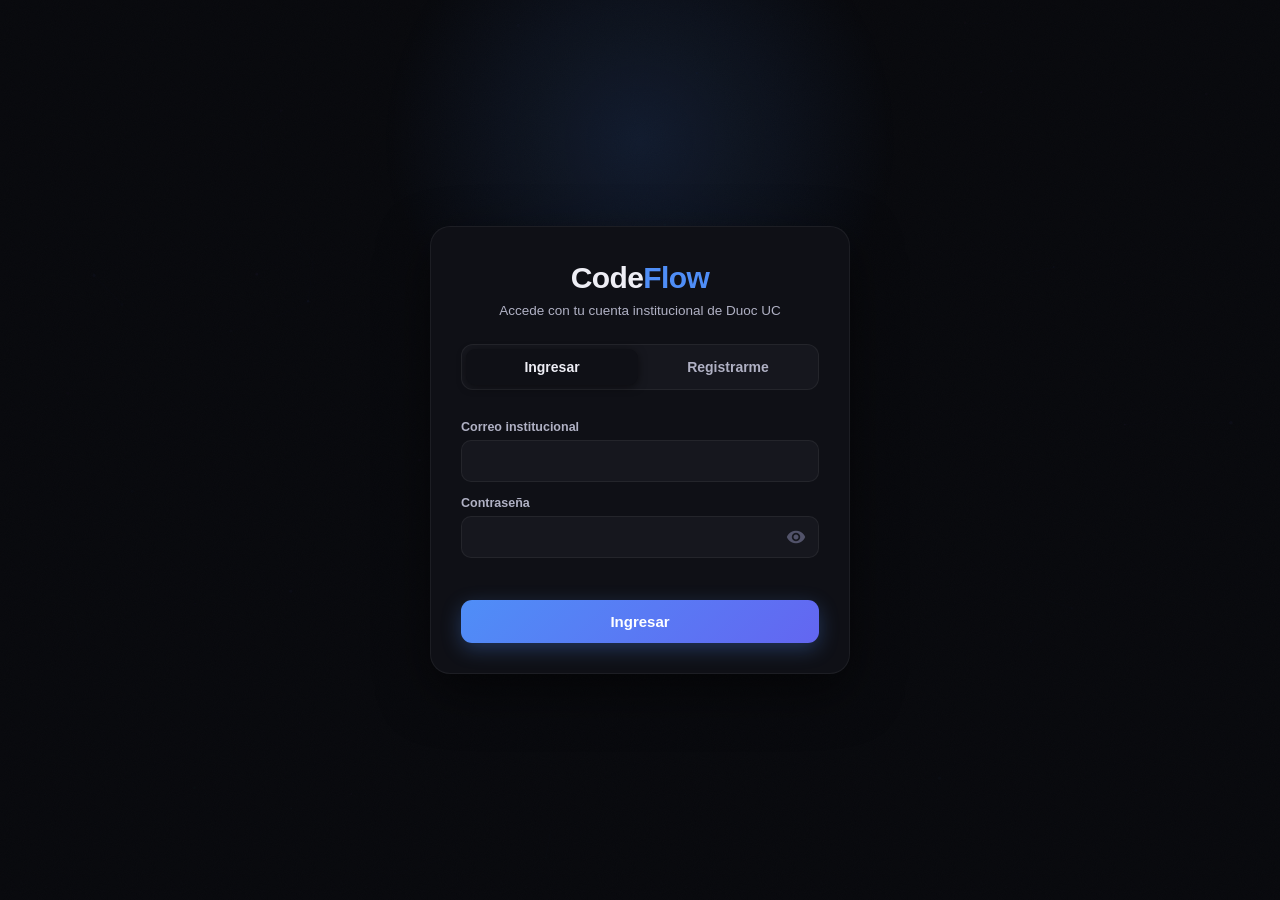
==== commit 35a8e4ed: "Actualizacion con Base de datos Login, persistencia en servidor, vistas del docente y analítica real" ====
--- a/codigo_rehecho/html/index.html
+++ b/codigo_rehecho/html/index.html
@@ -16,6 +16,8 @@
 <link rel="stylesheet" href="/codigo_rehecho/styles/juegos_folder_css/memorama.css">
 <link rel="stylesheet" href="/codigo_rehecho/styles/juegos_folder_css/secuencia.css">
 <link rel="stylesheet" href="/codigo_rehecho/styles/juegos_folder_css/carrera.css">
+<link rel="stylesheet" href="/codigo_rehecho/styles/auth.css">
+<link rel="stylesheet" href="/codigo_rehecho/styles/docente.css">
 <link href="https://fonts.googleapis.com/icon?family=Material+Icons" rel="stylesheet">
 </head>
 <body>
@@ -38,18 +40,18 @@
   <div class="sidebar-glow"></div>
   <div class="brand"><div class="brand-icon"><span class="material-icons" style="font-size: 1em; vertical-align: middle;">track_changes</span></div>CODE<span>FLOW</span></div>
 
-  <div class="level-badge" id="level-badge">
+  <div class="level-badge" id="level-badge" data-solo-rol="estudiante">
     <div id="level-icon" style="font-size:18px"><span class="material-icons" style="font-size: 1em; vertical-align: middle;">eco</span></div>
     <div>
       <div class="level-badge-name" id="level-name">Aprendiz</div>
       <div class="level-badge-sub" id="level-sub">Nivel 1 · 0 XP</div>
     </div>
   </div>
-  <div class="xp-sidebar-wrap">
+  <div class="xp-sidebar-wrap" data-solo-rol="estudiante">
     <div class="xp-sidebar-label"><span>Progreso</span><span id="xp-label-val">0 / 100 XP</span></div>
     <div class="xp-sidebar-bar"><div class="xp-sidebar-fill" id="xp-bar-fill" style="width:0%"></div></div>
   </div>
-  <div class="cosmetic-hint" id="cosmetic-hint">
+  <div class="cosmetic-hint" id="cosmetic-hint" data-solo-rol="estudiante">
     <strong id="next-unlock-label"><span class="material-icons" style="font-size: 1em; vertical-align: middle;">lock_open</span> Próximo: Nivel 2</strong>
     <span id="next-unlock-desc">Alcanza 100 XP para desbloquear el tema Galaxia</span>
   </div>
@@ -64,7 +66,10 @@
     <p class="nav-section">Plataforma</p>
     <button type="button" class="nav-item" data-label="La Cacería" data-view="view-map" onclick="navTo(this)"><span class="material-icons nav-icon">map</span> La Cacería</button>
     <button type="button" class="nav-item" data-label="Expedientes" data-view="view-dossier" onclick="navTo(this)"><span class="material-icons nav-icon">folder_shared</span> Expedientes</button>
-    <button type="button" class="nav-item" data-label="Analítica Docente" data-view="view-analytics" onclick="navTo(this)"><span class="material-icons nav-icon">analytics</span> Analítica Docente</button>
+    <p class="nav-section" data-solo-rol="docente">Docente</p>
+    <button type="button" class="nav-item" data-label="Analítica Docente" data-view="view-analytics" data-solo-rol="docente" onclick="navTo(this)"><span class="material-icons nav-icon">analytics</span> Analítica Docente</button>
+    <button type="button" class="nav-item" data-label="Alumnos" data-view="view-alumnos" data-solo-rol="docente" onclick="navTo(this)"><span class="material-icons nav-icon">groups</span> Alumnos</button>
+    <button type="button" class="nav-item" data-label="Top 5" data-view="view-top" data-solo-rol="docente" onclick="navTo(this)"><span class="material-icons nav-icon">emoji_events</span> Top 5</button>
 
     <p class="nav-section">Recursos</p>
     <button type="button" class="nav-item" data-label="Glosario Técnico" data-view="view-glossary" onclick="navTo(this)"><span class="material-icons nav-icon">menu_book</span> Glosario Técnico</button>
@@ -72,8 +77,9 @@
   </nav>
 
   <footer class="sidebar-footer">
-    <p><strong>Modo Anónimo</strong><span class="status-dot"></span>ID: ND-2026X · Sesión activa</p>
-  </footer>
+  <p><strong id="user-name">—</strong><span class="status-dot"></span><span id="user-role">—</span></p>
+  <button type="button" class="logout-btn" id="logout-btn">Cerrar sesión</button>
+</footer>
 </aside>
 
 <!-- ════════════════════════════════════════════════════════
@@ -209,17 +215,13 @@
     <div class="analytics-header">
       <div>
         <h1 class="analytics-title">Analítica Docente</h1>
-        <p class="analytics-sub">Datos agregados · Anonimato total</p>
+        <p class="analytics-sub">Resumen de tus secciones · datos reales de tus alumnos</p>
       </div>
       <div class="analytics-actions">
         <div class="section-selector">
           <label for="section-select">Sección</label>
           <select class="section-select" id="section-select" onchange="refreshAnalytics()">
-            <option value="all">Todas</option>
-            <option value="A">Sección A</option>
-            <option value="B">Sección B</option>
-            <option value="C">Sección C</option>
-            <option value="D">Sección D</option>
+            <option value="">Todas mis secciones</option>
           </select>
         </div>
         <button type="button" class="btn-export" onclick="showExportInfo()"><span class="material-icons" style="font-size: 1em; vertical-align: middle;">file_download</span> Exportar Dataset</button>
@@ -231,8 +233,8 @@
       <div class="export-hint-icon" aria-hidden="true"><span class="material-icons" style="font-size: 1em; vertical-align: middle;">cell_tower</span></div>
       <div>
         <p class="export-hint-title">Exportación de Dataset para Power BI / Tableau</p>
-        <p class="export-hint-desc">Este módulo genera un archivo <strong>.csv</strong> estructurado con datos anonimizados por sesión, listos para conectarse a herramientas de BI. También disponible como endpoint REST para dashboards en tiempo real. <strong>Los datos exportados son siempre anónimos y conformes con Ley N°19.628.</strong></p>
-        <code class="export-schema">session_id, module_id, module_name, level_idx, question_concept, is_correct, attempt_num, timestamp_iso, xp_earned, error_count</code>
+        <p class="export-hint-desc">Genera un archivo <strong>.csv</strong> con las respuestas de la sección elegida, listo para conectarse a herramientas de BI. <strong>No incluye nombres ni correos:</strong> cada alumno aparece solo con un número de identificación.</p>
+        <code class="export-schema">seccion, alumno_id, modulo, nivel, concepto, es_boss, es_correcta, fecha_iso</code>
         <div class="export-btn-row">
           <button type="button" class="export-btn export-btn-csv" onclick="downloadCSV()"><span class="material-icons" style="font-size: 1em; vertical-align: middle;">download</span> Descargar .csv</button>
           <button type="button" class="export-btn export-btn-api" onclick="showToast('<span class=&quot;material-icons&quot; style=&quot;font-size: 1em; vertical-align: middle;&quot;>power</span> Endpoint API: próximamente disponible en docs.nodo.gg/api',3000)"><span class="material-icons" style="font-size: 1em; vertical-align: middle;">cell_tower</span> Copiar API Endpoint</button>
@@ -244,18 +246,18 @@
     <div class="privacy-notice">
       <div class="privacy-icon" aria-hidden="true"><span class="material-icons" style="font-size: 1em; vertical-align: middle;">lock</span></div>
       <div>
-        <p class="privacy-title">Datos anónimos y agregados · Contexto educacional</p>
-        <p class="privacy-desc">NODO opera bajo <strong>anonimato total</strong>: los IDs de sesión (ND-XXXXXX) son temporales y descartables, conformes con la Ley N°19.628 y principios FERPA. Los docentes acceden únicamente a <strong>estadísticas por sección</strong>, nunca a perfiles individuales.</p>
+        <p class="privacy-title">Uso de los datos · Contexto educacional</p>
+        <p class="privacy-desc">Estos datos son del progreso y las respuestas de <strong>los alumnos de tus secciones</strong> y se usan solo con fines educativos. Solo puedes ver tus propias secciones, y el dataset exportado no incluye nombres ni correos.</p>
       </div>
     </div>
 
     <div class="a-grid">
-      <div class="a-card"><div class="a-label">Precisión global</div><div class="a-value" id="a-acc">—</div><div class="a-sub">1er intento correcto</div></div>
-      <div class="a-card"><div class="a-label">Sesiones estimadas</div><div class="a-value" id="a-sessions">0</div><div class="a-sub">esta semana</div></div>
-      <div class="a-card"><div class="a-label">Niveles completados</div><div class="a-value" id="a-lvls">0</div><div class="a-sub">de 36 totales</div></div>
+      <div class="a-card"><div class="a-label">Precisión global</div><div class="a-value" id="a-acc">—</div><div class="a-sub">respuestas correctas</div></div>
+      <div class="a-card"><div class="a-label">Alumnos activos</div><div class="a-value" id="a-sessions">0</div><div class="a-sub">últimos 7 días</div></div>
+      <div class="a-card"><div class="a-label">Niveles completados</div><div class="a-value" id="a-lvls">0</div><div class="a-sub" id="a-lvls-sub">de 36 posibles</div></div>
       <div class="a-card"><div class="a-label">Total intentos</div><div class="a-value" id="a-att">0</div><div class="a-sub">respuestas emitidas</div></div>
       <div class="a-card"><div class="a-label">Errores</div><div class="a-value" id="a-err" style="color:var(--red)">0</div><div class="a-sub">requieren refuerzo</div></div>
-      <div class="a-card"><div class="a-label">Racha máxima</div><div class="a-value"><span class="material-icons" style="font-size: 1em; vertical-align: middle;">local_fire_department</span> <span id="a-str">0</span></div><div class="a-sub">aciertos seguidos</div></div>
+      <div class="a-card"><div class="a-label">Racha máxima</div><div class="a-value"><span class="material-icons" style="font-size: 1em; vertical-align: middle;">local_fire_department</span> <span id="a-str">0</span></div><div class="a-sub">aciertos seguidos (un alumno)</div></div>
     </div>
 
     <div class="chart-row chart-row-wide-narrow">
@@ -341,6 +343,40 @@
     </div>
   </section>
 
+  <!-- VISTA: ALUMNOS (docente) -->
+  <section id="view-alumnos" class="view-container" data-onshow="cargarAlumnos">
+    <div class="analytics-header">
+      <div>
+        <h1 class="analytics-title">Alumnos <span class="doc-total" id="alumnos-total"></span></h1>
+        <p class="analytics-sub">Progreso individual de tu sección</p>
+      </div>
+      <div class="analytics-actions">
+        <div class="section-selector">
+          <label for="alumnos-seccion">Sección</label>
+          <select class="section-select" id="alumnos-seccion" onchange="cargarAlumnos()"></select>
+        </div>
+      </div>
+    </div>
+    <div id="alumnos-contenido"></div>
+  </section>
+
+  <!-- VISTA: TOP 5 (docente) -->
+  <section id="view-top" class="view-container" data-onshow="cargarTop5">
+    <div class="analytics-header">
+      <div>
+        <h1 class="analytics-title">Top 5 mejores alumnos</h1>
+        <p class="analytics-sub">Por porcentaje de aciertos y fallos</p>
+      </div>
+      <div class="analytics-actions">
+        <div class="section-selector">
+          <label for="top-seccion">Sección</label>
+          <select class="section-select" id="top-seccion" onchange="cargarTop5()"></select>
+        </div>
+      </div>
+    </div>
+    <div id="top-contenido"></div>
+  </section>
+
   <!-- VISTA: GLOSARIO TÉCNICO -->
   <section id="view-glossary" class="view-container" data-onshow="buildGlossary">
     <h1 class="page-title">Glosario <span>Técnico</span></h1>
@@ -742,6 +778,101 @@
       <div class="story-card-txt" id="story-card-txt"></div>
       <button type="button" class="story-card-btn" id="story-card-btn" onclick="closeStory()">Entendido →</button>
     </div>
+  </div>
+</div>
+
+<!-- ══ PANTALLA DE ACCESO (login / registro) ══ -->
+<section class="auth-screen" id="auth-screen" aria-labelledby="auth-title">
+  <div class="auth-card">
+    <h1 class="auth-title" id="auth-title">Code<span>Flow</span></h1>
+    <p class="auth-sub">Accede con tu cuenta institucional de Duoc UC</p>
+
+    <div class="auth-tabs" role="tablist" aria-label="Acceso">
+      <button type="button" class="auth-tab active" id="tab-login" role="tab"
+              aria-selected="true" aria-controls="panel-login">Ingresar</button>
+      <button type="button" class="auth-tab" id="tab-registro" role="tab"
+              aria-selected="false" aria-controls="panel-registro">Registrarme</button>
+    </div>
+
+    <!-- Panel: Ingresar -->
+    <form class="auth-form active" id="panel-login" role="tabpanel" aria-labelledby="tab-login" novalidate>
+      <label class="auth-label" for="login-correo">Correo institucional</label>
+        <input class="auth-input" id="login-correo" type="email" autocomplete="username" required>
+      <label class="auth-label" for="login-clave">Contraseña</label>
+      <div class="auth-pass">
+        <input class="auth-input" id="login-clave" type="password" autocomplete="current-password" required>
+          <button type="button" class="auth-eye" data-target="login-clave" aria-label="Mostrar contraseña" aria-pressed="false">
+            <span class="material-icons" aria-hidden="true">visibility</span>
+          </button>
+      </div>
+        <p class="auth-error" id="login-error" role="alert"></p>
+          <button type="submit" class="auth-submit">Ingresar</button>
+    </form>
+
+    <!-- Panel: Registrarme -->
+    <form class="auth-form" id="panel-registro" role="tabpanel"
+          aria-labelledby="tab-registro" novalidate hidden>
+      <label class="auth-label" for="reg-nombre">Nombre completo</label>
+      <input class="auth-input" id="reg-nombre" type="text"
+             autocomplete="name" minlength="2" maxlength="100" required>
+
+      <label class="auth-label" for="reg-correo">Correo institucional</label>
+      <input class="auth-input" id="reg-correo" type="email"
+             autocomplete="username" required>
+
+      <label class="auth-label" for="reg-clave">Contraseña</label>
+        <div class="auth-pass">
+          <input class="auth-input" id="reg-clave" type="password" autocomplete="new-password" minlength="8" required aria-describedby="reg-clave-aviso">
+            <button type="button" class="auth-eye" data-target="reg-clave" aria-label="Mostrar contraseña" aria-pressed="false">
+              <span class="material-icons" aria-hidden="true">visibility</span>
+            </button>
+        </div>
+        <div class="auth-meter" id="reg-clave-meter" aria-hidden="true"></div>
+            <p class="auth-hint" id="reg-clave-aviso" aria-live="polite"></p>
+              <label class="auth-label" for="reg-clave2">Repite la contraseña</label>
+        <div class="auth-pass">
+          <input class="auth-input" id="reg-clave2" type="password" autocomplete="new-password" required aria-describedby="reg-clave2-aviso">
+            <button type="button" class="auth-eye" data-target="reg-clave2" aria-label="Mostrar contraseña" aria-pressed="false">
+              <span class="material-icons" aria-hidden="true">visibility</span>
+            </button>
+        </div>
+          <p class="auth-hint" id="reg-clave2-aviso" aria-live="polite"></p>
+
+      <div id="reg-seccion-wrap">
+        <label class="auth-label" for="reg-seccion">Sección</label>
+          <select class="auth-input" id="reg-seccion">
+            <option value="">Selecciona tu sección</option>
+          </select>
+      </div>
+
+      <label class="auth-check">
+        <input type="checkbox" id="reg-terminos" required>
+        <span>Acepto los
+          <button type="button" class="auth-link" id="open-terminos">términos y condiciones</button>
+        </span>
+      </label>
+
+      <p class="auth-error" id="reg-error" role="alert"></p>
+      <button type="submit" class="auth-submit">Crear cuenta</button>
+    </form>
+  </div>
+</section>
+
+<!-- Modal: términos y condiciones -->
+<div class="terminos-modal" id="terminos-modal" role="dialog" aria-modal="true"
+     aria-labelledby="terminos-title" hidden>
+  <div class="terminos-box">
+    <h2 id="terminos-title">Términos y condiciones</h2>
+    <p class="terminos-draft">Borrador de prueba (v1.0). Debe ser redactado y
+       revisado antes de usar la plataforma con estudiantes reales.</p>
+    <div class="terminos-text" tabindex="0">
+      <p>CodeFlow es una plataforma educativa de Duoc UC para practicar lógica de programación.</p>
+      <p>Al registrarte, aceptas que se guarde tu nombre, correo institucional,
+         sección y tu progreso y respuestas dentro de la plataforma.</p>
+      <p>Tu docente podrá ver tu progreso y tus resultados de tu sección.</p>
+      <p>Tus datos se usan solo con fines educativos y de mejora de la plataforma.</p>
+    </div>
+    <button type="button" class="auth-submit" id="close-terminos">Entendido</button>
   </div>
 </div>
 
@@ -760,5 +891,8 @@
 <script src="/codigo_rehecho/javascript/lacaceria-datos.js"></script>
 <script src="/codigo_rehecho/javascript/lacaceria.js"></script>
 <script src="/codigo_rehecho/javascript/analitica_docente.js"></script>
+<script src="/codigo_rehecho/javascript/docente.js"></script>
+<script src="/codigo_rehecho/javascript/auth.js"></script>
+
 </body>
 </html>
--- a/codigo_rehecho/styles/auth.css
+++ b/codigo_rehecho/styles/auth.css
@@ -0,0 +1,420 @@
+/* ══════════════════════════════════════════════════════════
+   AUTH — Pantalla de acceso (login / registro) + modal de términos
+   Usa solo las variables de index.css (--surface, --mod1, etc.),
+   por eso se adapta solo al tema claro/oscuro.
+   Se carga DESPUÉS de index.css.
+   ══════════════════════════════════════════════════════════ */
+
+/* — Los elementos con atributo [hidden] deben desaparecer siempre,
+     aunque su clase les ponga un display — */
+.auth-screen[hidden],
+.auth-form[hidden],
+.terminos-modal[hidden],
+#reg-seccion-wrap[hidden]{
+   display:none;
+}
+
+/* — Mientras la pantalla de acceso está visible, la app de atrás
+     no se ve ni se puede alcanzar con el teclado — */
+body:has(.auth-screen:not([hidden])) :is(.topbar,.sidebar,.main-content){
+   visibility:hidden;
+}
+/* — Los botones del sidebar tienen display propio: sin esto, [hidden] no los esconde — */
+.nav-item[hidden],
+.nav-section[hidden],
+.xp-sidebar-wrap[hidden]{
+   display:none;
+}
+
+/* ══════════════════════════════════════════════════════════
+   1. PANTALLA COMPLETA (tapa toda la app hasta iniciar sesión)
+   ══════════════════════════════════════════════════════════ */
+.auth-screen{
+   position:fixed;
+   inset:0;
+   z-index:300;
+   display:flex;
+   align-items:flex-start;
+   justify-content:center;
+   padding:32px 16px;
+   overflow-y:auto;
+   background:transparent;
+}
+.auth-screen::before{
+   content:'';
+   position:fixed;
+   top:-120px;
+   left:50%;
+   width:520px;
+   height:520px;
+   transform:translateX(-50%);
+   background:radial-gradient(circle,rgba(79,142,247,.14),transparent 70%);
+   pointer-events:none;
+}
+
+/* ══════════════════════════════════════════════════════════
+   2. TARJETA
+   ══════════════════════════════════════════════════════════ */
+.auth-card{
+   position:relative;
+   width:100%;
+   max-width:420px;
+   margin:auto;
+   padding:34px 30px 30px;
+   background:var(--surface);
+   border:1px solid var(--border);
+   border-radius:20px;
+   box-shadow:0 18px 50px var(--shadow);
+   animation:fadeUp .38s cubic-bezier(.22,1,.36,1) both;
+}
+.auth-title{
+   font-family:var(--font-display);
+   font-size:30px;
+   font-weight:900;
+   letter-spacing:-.6px;
+   text-align:center;
+   color:var(--text);
+}
+.auth-title span{
+   color:var(--mod1);
+}
+.auth-sub{
+   margin:6px 0 22px;
+   font-size:13.5px;
+   line-height:1.5;
+   text-align:center;
+   color:var(--text2);
+}
+
+/* ══════════════════════════════════════════════════════════
+   3. PESTAÑAS (Ingresar / Registrarme)
+   ══════════════════════════════════════════════════════════ */
+.auth-tabs{
+   display:grid;
+   grid-template-columns:1fr 1fr;
+   gap:4px;
+   padding:4px;
+   margin-bottom:22px;
+   background:var(--surface2);
+   border:1px solid var(--border);
+   border-radius:12px;
+}
+.auth-tab{
+   padding:10px 8px;
+   border:none;
+   border-radius:9px;
+   background:none;
+   font:inherit;
+   font-size:14px;
+   font-weight:600;
+   color:var(--text2);
+   cursor:pointer;
+   transition:all .2s;
+}
+.auth-tab:hover{
+   color:var(--text);
+}
+.auth-tab.active{
+   background:var(--surface);
+   color:var(--text);
+   box-shadow:0 2px 8px var(--shadow);
+}
+.auth-tab:focus-visible{
+   outline:2px solid var(--mod1);
+   outline-offset:2px;
+}
+
+/* ══════════════════════════════════════════════════════════
+   4. FORMULARIO
+   ══════════════════════════════════════════════════════════ */
+.auth-form{
+   display:flex;
+   flex-direction:column;
+   gap:6px;
+}
+.auth-label{
+   margin-top:8px;
+   font-size:12.5px;
+   font-weight:600;
+   color:var(--text2);
+}
+.auth-input{
+   width:100%;
+   padding:12px 14px;
+   background:var(--surface2);
+   border:1px solid var(--border);
+   border-radius:10px;
+   font:inherit;
+   font-size:14.5px;
+   color:var(--text);
+   transition:border-color .2s,box-shadow .2s;
+}
+.auth-input::placeholder{
+   color:var(--muted);
+}
+.auth-input:hover{
+   border-color:var(--border-h);
+}
+.auth-input:focus{
+   outline:none;
+   border-color:var(--mod1);
+   box-shadow:0 0 0 3px rgba(79,142,247,.2);
+}
+.auth-input.invalid{
+   border-color:var(--red);
+}
+
+/* — Campo de contraseña con botón de ver/ocultar — */
+.auth-pass{
+   position:relative;
+}
+.auth-pass .auth-input{
+   padding-right:46px;
+}
+.auth-eye{
+   position:absolute;
+   top:50%;
+   right:6px;
+   width:34px;
+   height:34px;
+   display:flex;
+   align-items:center;
+   justify-content:center;
+   transform:translateY(-50%);
+   border:none;
+   border-radius:8px;
+   background:none;
+   color:var(--muted);
+   cursor:pointer;
+   transition:color .2s;
+}
+.auth-eye:hover{
+   color:var(--text);
+}
+.auth-eye:focus-visible{
+   outline:2px solid var(--mod1);
+   outline-offset:1px;
+}
+.auth-eye .material-icons{
+   font-size:20px;
+}
+
+/* — Barrita y aviso de la contraseña (rojo = corta, verde = válida) —
+     El JS pone data-estado="mala|buena|vacio" y la variable --progreso (0 a 1) — */
+.auth-meter{
+   height:4px;
+   margin-top:8px;
+   overflow:hidden;
+   border-radius:4px;
+   background:var(--border);
+}
+.auth-meter::before{
+   content:'';
+   display:block;
+   height:100%;
+   width:calc(var(--progreso,0) * 100%);
+   border-radius:4px;
+   background:var(--red);
+   transition:width .25s,background .25s;
+}
+.auth-meter[data-estado="buena"]::before{
+   background:var(--green,#34d399);
+}
+.auth-hint{
+   min-height:18px;
+   margin-top:4px;
+   font-size:12.5px;
+   font-weight:500;
+   line-height:1.4;
+   color:var(--muted);
+}
+.auth-hint[data-estado="mala"]{
+   color:var(--red);
+}
+.auth-hint[data-estado="buena"]{
+   color:var(--green,#34d399);
+}
+.auth-input[data-estado="mala"]{
+   border-color:var(--red);
+}
+.auth-input[data-estado="buena"]{
+   border-color:var(--green,#34d399);
+}
+
+/* — Casilla de términos y condiciones — */
+.auth-check{
+   display:flex;
+   align-items:flex-start;
+   gap:10px;
+   margin-top:14px;
+   font-size:13px;
+   line-height:1.5;
+   color:var(--text2);
+   cursor:pointer;
+}
+.auth-check input{
+   flex-shrink:0;
+   width:17px;
+   height:17px;
+   margin-top:2px;
+   accent-color:var(--mod1);
+   cursor:pointer;
+}
+.auth-link{
+   display:inline;
+   width:auto;
+   padding:0;
+   border:none;
+   background:none;
+   font:inherit;
+   font-weight:600;
+   text-align:left;
+   color:var(--mod1);
+   text-decoration:underline;
+   cursor:pointer;
+}
+.auth-link:focus-visible{
+   outline:2px solid var(--mod1);
+   outline-offset:2px;
+   border-radius:3px;
+}
+
+/* — Mensaje de error (el JS escribe aquí) — */
+.auth-error{
+   min-height:20px;
+   margin-top:10px;
+   font-size:13px;
+   font-weight:500;
+   line-height:1.4;
+   color:var(--red);
+}
+
+/* — Botón principal — */
+.auth-submit{
+   width:100%;
+   padding:13px 16px;
+   border:none;
+   border-radius:11px;
+   background:linear-gradient(135deg,var(--mod1),var(--mod5));
+   font:inherit;
+   font-size:15px;
+   font-weight:700;
+   color:#fff;
+   cursor:pointer;
+   transition:transform .15s,box-shadow .2s,opacity .2s;
+   box-shadow:0 6px 20px rgba(79,142,247,.3);
+}
+.auth-submit:hover{
+   transform:translateY(-1px);
+   box-shadow:0 8px 26px rgba(79,142,247,.4);
+}
+.auth-submit:focus-visible{
+   outline:2px solid var(--mod1);
+   outline-offset:3px;
+}
+.auth-submit:disabled{
+   opacity:.55;
+   cursor:wait;
+   transform:none;
+}
+
+/* ══════════════════════════════════════════════════════════
+   5. MODAL DE TÉRMINOS Y CONDICIONES
+   ══════════════════════════════════════════════════════════ */
+.terminos-modal{
+   position:fixed;
+   inset:0;
+   z-index:400;
+   display:flex;
+   align-items:center;
+   justify-content:center;
+   padding:16px;
+   background:rgba(0,0,0,.6);
+   backdrop-filter:blur(4px);
+}
+.terminos-box{
+   width:100%;
+   max-width:480px;
+   max-height:90vh;
+   display:flex;
+   flex-direction:column;
+   gap:12px;
+   padding:26px 24px 22px;
+   background:var(--surface);
+   border:1px solid var(--border);
+   border-radius:18px;
+   box-shadow:0 20px 60px var(--shadow);
+}
+.terminos-box h2{
+   font-family:var(--font-display);
+   font-size:20px;
+   font-weight:800;
+   color:var(--text);
+}
+.terminos-draft{
+   padding:9px 12px;
+   background:rgba(251,191,36,.08);
+   border:1px dashed rgba(251,191,36,.35);
+   border-radius:9px;
+   font-size:12.5px;
+   line-height:1.5;
+   color:var(--yellow);
+}
+.terminos-text{
+   flex:1;
+   overflow-y:auto;
+   padding:4px 2px;
+   font-size:14px;
+   line-height:1.65;
+   color:var(--text2);
+}
+.terminos-text p + p{
+   margin-top:10px;
+}
+.terminos-text:focus-visible{
+   outline:2px solid var(--mod1);
+   outline-offset:2px;
+   border-radius:6px;
+}
+
+/* ══════════════════════════════════════════════════════════
+   6. BOTÓN "CERRAR SESIÓN" (en el pie del sidebar)
+   ══════════════════════════════════════════════════════════ */
+.logout-btn{
+   width:100%;
+   margin-top:8px;
+   padding:8px 10px;
+   border:1px solid var(--border);
+   border-radius:8px;
+   background:none;
+   font:inherit;
+   font-size:12.5px;
+   font-weight:600;
+   text-align:center;
+   color:var(--muted);
+   cursor:pointer;
+   transition:all .2s;
+}
+.logout-btn:hover{
+   border-color:var(--red);
+   color:var(--red);
+}
+.logout-btn:focus-visible{
+   outline:2px solid var(--mod1);
+   outline-offset:2px;
+}
+
+/* ══════════════════════════════════════════════════════════
+   7. PANTALLAS CHICAS
+   ══════════════════════════════════════════════════════════ */
+@media (max-width:480px){
+   .auth-card{
+      padding:26px 20px 22px;
+   }
+   .auth-title{
+      font-size:26px;
+   }
+}
+
+/* Cualquier elemento oculto por rol desaparece, aunque tenga display propio */
+[data-solo-rol][hidden]{ display:none !important; }
--- a/codigo_rehecho/styles/docente.css
+++ b/codigo_rehecho/styles/docente.css
@@ -0,0 +1,37 @@
+/* Vistas del docente: Alumnos y Top 5 */
+.doc-estado{padding:40px 16px;text-align:center;color:var(--muted,#8b93a7);font-size:14px}
+.doc-muted{color:var(--muted,#8b93a7);font-size:13px}
+.doc-ok{color:var(--green,#34d399)}
+.doc-bad{color:var(--red,#f87171)}
+.doc-total{font-size:13px;color:var(--muted,#8b93a7);margin-left:4px}
+
+.doc-nombre{font-weight:600}
+.doc-correo{font-size:12px;color:var(--muted,#8b93a7);margin-top:2px;word-break:break-all}
+
+.doc-tabla-wrap{overflow-x:auto;border:1px solid var(--border,rgba(255,255,255,.1));border-radius:12px}
+.doc-tabla{width:100%;border-collapse:collapse;font-size:14px;min-width:720px}
+.doc-tabla th{text-align:left;font-size:12px;font-weight:600;letter-spacing:.04em;text-transform:uppercase;
+  color:var(--muted,#8b93a7);padding:12px 14px;border-bottom:1px solid var(--border,rgba(255,255,255,.1))}
+.doc-tabla td{padding:12px 14px;vertical-align:middle;border-bottom:1px solid var(--border,rgba(255,255,255,.06))}
+.doc-tabla tr:last-child td{border-bottom:0}
+
+.doc-prog,.doc-split{height:8px;border-radius:99px;background:rgba(255,255,255,.08);overflow:hidden;display:flex;min-width:120px}
+.doc-prog span{display:block;height:100%;background:var(--accent,#6366f1);border-radius:99px}
+.doc-split-ok{background:var(--green,#34d399);height:100%}
+.doc-split-bad{background:var(--red,#f87171);height:100%}
+.doc-prog-txt,.doc-split-txt{font-size:12px;margin-top:5px;color:var(--muted,#8b93a7)}
+
+.doc-top{list-style:none;margin:0;padding:0;display:flex;flex-direction:column;gap:10px}
+.doc-top-item{display:grid;grid-template-columns:44px 1fr minmax(180px,260px);gap:16px;align-items:center;
+  padding:14px 16px;border:1px solid var(--border,rgba(255,255,255,.1));border-radius:12px}
+.doc-top-puesto{width:36px;height:36px;border-radius:50%;display:grid;place-items:center;font-weight:800;
+  background:rgba(255,255,255,.08)}
+.doc-top-1 .doc-top-puesto{background:#f5c542;color:#222}
+.doc-top-2 .doc-top-puesto{background:#c0c7d1;color:#222}
+.doc-top-3 .doc-top-puesto{background:#d38b5d;color:#222}
+.doc-nota{font-size:12px;color:var(--muted,#8b93a7);margin-top:14px}
+
+@media (max-width:700px){
+  .doc-top-item{grid-template-columns:36px 1fr}
+  .doc-top-barra{grid-column:1 / -1}
+}
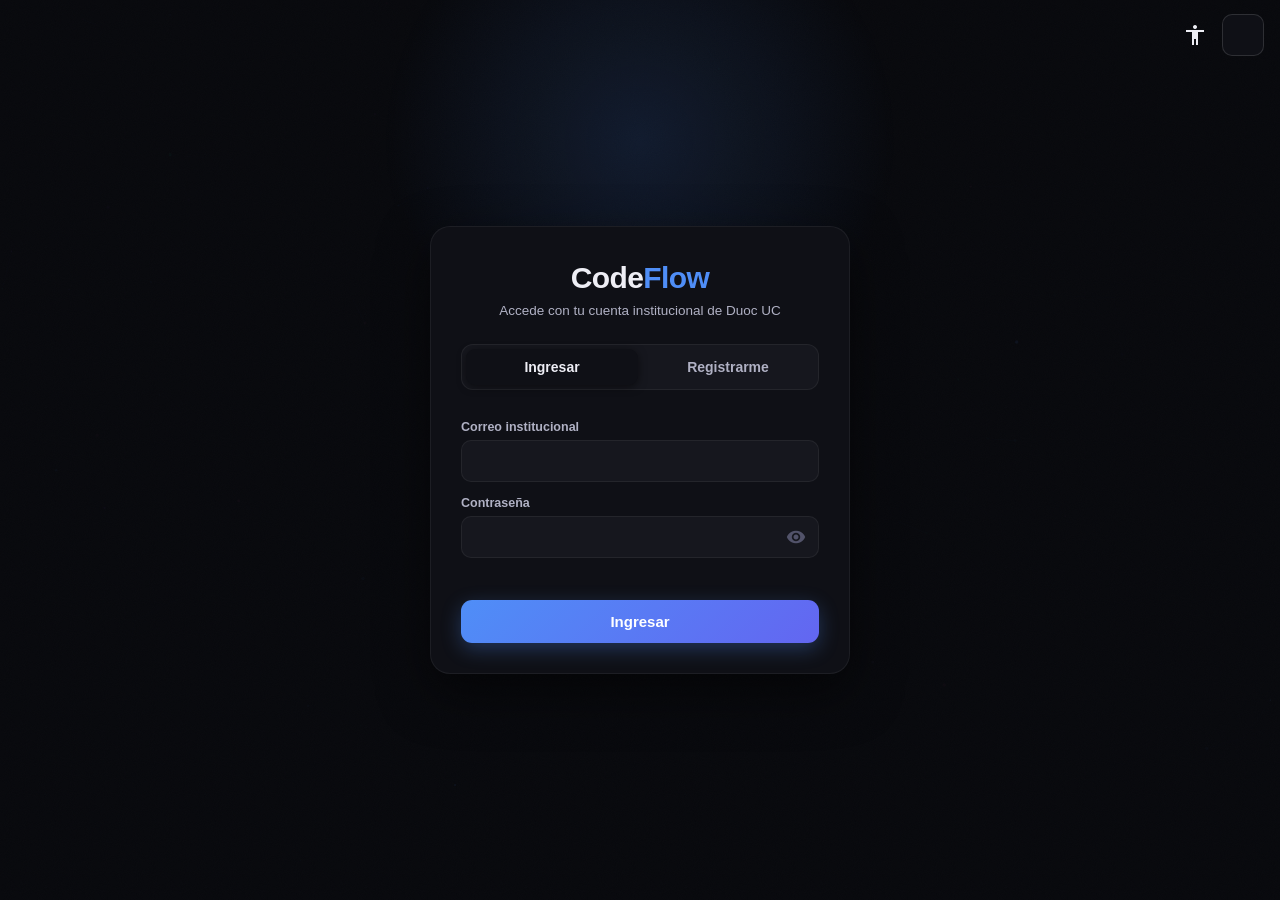
==== commit 0f4ea008: "ACCESIBILIDAD Se agrego la sección de accesibilidad, para daltonicos, cambiar tamaño de fuente, tama" ====
--- a/codigo_rehecho/html/index.html
+++ b/codigo_rehecho/html/index.html
@@ -18,6 +18,7 @@
 <link rel="stylesheet" href="/codigo_rehecho/styles/juegos_folder_css/carrera.css">
 <link rel="stylesheet" href="/codigo_rehecho/styles/auth.css">
 <link rel="stylesheet" href="/codigo_rehecho/styles/docente.css">
+<link rel="stylesheet" href="/codigo_rehecho/styles/accesibilidad.css">
 <link href="https://fonts.googleapis.com/icon?family=Material+Icons" rel="stylesheet">
 </head>
 <body>
@@ -41,7 +42,7 @@
   <div class="brand"><div class="brand-icon"><span class="material-icons" style="font-size: 1em; vertical-align: middle;">track_changes</span></div>CODE<span>FLOW</span></div>
 
   <div class="level-badge" id="level-badge" data-solo-rol="estudiante">
-    <div id="level-icon" style="font-size:18px"><span class="material-icons" style="font-size: 1em; vertical-align: middle;">eco</span></div>
+    <div id="level-icon" style="font-size:calc(18px * var(--a11y-fs, 1))"><span class="material-icons" style="font-size: 1em; vertical-align: middle;">eco</span></div>
     <div>
       <div class="level-badge-name" id="level-name">Aprendiz</div>
       <div class="level-badge-sub" id="level-sub">Nivel 1 · 0 XP</div>
@@ -755,7 +756,7 @@
     <span class="modal-emoji" id="m-emoji" aria-hidden="true"><span class="material-icons" style="font-size:inherit;">celebration</span></span>
     <h2 class="modal-title" id="m-title">¡Nivel superado!</h2>
     <div class="modal-stars" id="m-stars"></div>
-    <div class="modal-xp" id="m-xp"><span class="material-icons" style="font-size: 14px; vertical-align: text-top; margin-right: 4px;">star</span> +60 XP</div>
+    <div class="modal-xp" id="m-xp"><span class="material-icons" style="font-size: calc(14px * var(--a11y-fs, 1)); vertical-align: text-top; margin-right: 4px;">star</span> +60 XP</div>
     <div class="modal-subtitle" id="m-sub"></div>
     <button type="button" class="modal-btn" id="modal-next-btn" onclick="goToNextLevel()">Siguiente nivel →</button>
     <button type="button" class="modal-btn-secondary" onclick="closeModal()">Volver al mapa →</button>
@@ -892,6 +893,7 @@
 <script src="/codigo_rehecho/javascript/lacaceria.js"></script>
 <script src="/codigo_rehecho/javascript/analitica_docente.js"></script>
 <script src="/codigo_rehecho/javascript/docente.js"></script>
+<script src="/codigo_rehecho/javascript/accesibilidad.js"></script>
 <script src="/codigo_rehecho/javascript/auth.js"></script>
 
 </body>
--- a/codigo_rehecho/styles/index.css
+++ b/codigo_rehecho/styles/index.css
@@ -40,7 +40,7 @@
    background:var(--bg);
    color:var(--text);
    font-family:var(--font-main);
-   font-size:15px;
+   font-size:calc(15px * var(--a11y-fs, 1));
    display:flex;
    height:100vh;
    overflow:hidden;
@@ -111,7 +111,7 @@
    align-items:center;
    justify-content:center;
    cursor:pointer;
-   font-size:18px;
+   font-size:calc(18px * var(--a11y-fs, 1));
    transition:all .2s;
    color: #5c6ac4;
 }
@@ -178,7 +178,7 @@
 /* — Marca / logo "CODEFLOW" — */
 .brand{
    font-family:var(--font-display);
-   font-size:25px;
+   font-size:calc(25px * var(--a11y-fs, 1));
    font-weight:900;
    color:var(--text);
    padding:4px 10px 18px;
@@ -197,7 +197,7 @@
    display:flex;
    align-items:center;
    justify-content:center;
-   font-size:16px;
+   font-size:calc(16px * var(--a11y-fs, 1));
    box-shadow:0 0 22px rgba(79,142,247,.4);
    animation:brandPulse 3.5s ease-in-out infinite;
 }
@@ -210,7 +210,7 @@
 }
 /* — Ítems de navegación (Mapa, Dossier, Analytics, etc.) — */
 .nav-section{
-   font-size:11px;
+   font-size:calc(11px * var(--a11y-fs, 1));
    font-weight:700;
    letter-spacing:2px;
    text-transform:uppercase;
@@ -252,7 +252,7 @@
    background:none;
    font:inherit;
    text-align:left;
-   font-size:16px;
+   font-size:calc(16px * var(--a11y-fs, 1));
    font-weight:500;
    color:var(--muted);
    cursor:pointer;
@@ -301,7 +301,7 @@
    box-shadow:0 0 8px var(--mod1);
 }
 .nav-icon{
-   font-size: 20px;
+   font-size: calc(20px * var(--a11y-fs, 1));
    width: 24px;
    text-align: center;
    line-height: 1;
@@ -323,12 +323,12 @@
 }
 .level-badge-name{
    font-family:var(--font-display);
-   font-size:15px;
+   font-size:calc(15px * var(--a11y-fs, 1));
    font-weight:800;
    color:var(--yellow);
 }
 .level-badge-sub{
-   font-size:12px;
+   font-size:calc(12px * var(--a11y-fs, 1));
    color:var(--muted);
    margin-top:1px;
 }
@@ -340,7 +340,7 @@
 .xp-sidebar-label{
    display:flex;
    justify-content:space-between;
-   font-size:12px;
+   font-size:calc(12px * var(--a11y-fs, 1));
    color:var(--muted);
    margin-bottom:5px;
    font-weight:600;
@@ -368,7 +368,7 @@
    background:rgba(251,191,36,.04);
    border:1px dashed rgba(251,191,36,.2);
    border-radius:9px;
-   font-size:12.5px;
+   font-size:calc(12.5px * var(--a11y-fs, 1));
    color:var(--muted);
    line-height:1.5;
    position:relative;
@@ -390,7 +390,7 @@
    z-index:1;
 }
 .sidebar-footer p{
-   font-size:12.5px;
+   font-size:calc(12.5px * var(--a11y-fs, 1));
    color:var(--muted);
    line-height:1.7;
 }
@@ -457,7 +457,7 @@
      por eso viven aquí y no en el CSS de una sección específica — */
 .page-title{
    font-family:var(--font-display);
-   font-size:30px;
+   font-size:calc(30px * var(--a11y-fs, 1));
    font-weight:900;
    color:var(--text);
    letter-spacing:-.6px;
@@ -468,12 +468,12 @@
    color:var(--mod1);
 }
 .page-sub{
-   font-size:14px;
+   font-size:calc(14px * var(--a11y-fs, 1));
    color:var(--muted);
    margin-bottom:20px;
 }
 .section-label{
-   font-size:12px;
+   font-size:calc(12px * var(--a11y-fs, 1));
    font-weight:700;
    letter-spacing:2px;
    text-transform:uppercase;
@@ -493,7 +493,7 @@
    border:1px solid var(--border);
    border-radius:12px;
    padding:12px 17px;
-   font-size:14px;
+   font-size:calc(14px * var(--a11y-fs, 1));
    font-weight:500;
    color:var(--text);
    z-index:600;
@@ -521,7 +521,7 @@
    color:var(--yellow);
    padding:9px 16px;
    border-radius:100px;
-   font-size:12.5px;
+   font-size:calc(12.5px * var(--a11y-fs, 1));
    font-weight:700;
    font-family:var(--font-display);
    z-index:500;
@@ -556,13 +556,13 @@
 }
 .levelup-notif h2{
    font-family:var(--font-display);
-   font-size:22px;
+   font-size:calc(22px * var(--a11y-fs, 1));
    font-weight:900;
    color:var(--yellow);
    margin-bottom:6px;
 }
 .levelup-notif p{
-   font-size:13px;
+   font-size:calc(13px * var(--a11y-fs, 1));
    color:var(--muted);
 }
 @keyframes levelUpAnim{
--- a/codigo_rehecho/styles/lacaceria.css
+++ b/codigo_rehecho/styles/lacaceria.css
@@ -21,7 +21,7 @@
    background:var(--surface);
    border:1px solid var(--border);
    border-radius:100px;
-   font-size:12px;
+   font-size:calc(12px * var(--a11y-fs, 1));
    font-weight:600;
    color:var(--text);
    transition:all .2s;
@@ -79,7 +79,7 @@
    display:flex;
    align-items:center;
    justify-content:center;
-   font-size:22px;
+   font-size:calc(22px * var(--a11y-fs, 1));
    animation:mentorGlow 3.6s ease-in-out infinite;
    color:#F5F5FA;
 }
@@ -93,12 +93,12 @@
    gap:2px;
 }
 .story-banner-text strong{
-   font-size:12.5px;
+   font-size:calc(12.5px * var(--a11y-fs, 1));
    color:var(--text);
    font-family:var(--font-display);
 }
 .story-banner-text span{
-   font-size:11.5px;
+   font-size:calc(11.5px * var(--a11y-fs, 1));
    color:var(--text2);
    line-height:1.5;
 }
@@ -216,7 +216,7 @@
    display:flex;
    align-items:center;
    justify-content:center;
-   font-size:24px;
+   font-size:calc(24px * var(--a11y-fs, 1));
    background:color-mix(in srgb,var(--accent) 10%,transparent);
    border:1px solid color-mix(in srgb,var(--accent) 20%,transparent);
    transition:all .28s;
@@ -230,7 +230,7 @@
    min-width:0;
 }
 .mod-num{
-   font-size:11px;
+   font-size:calc(11px * var(--a11y-fs, 1));
    font-weight:700;
    letter-spacing:2px;
    text-transform:uppercase;
@@ -239,14 +239,14 @@
 }
 .mod-title{
    font-family:var(--font-display);
-   font-size:17px;
+   font-size:calc(17px * var(--a11y-fs, 1));
    font-weight:800;
    color:var(--text);
    letter-spacing:-.3px;
    margin-bottom:2px;
 }
 .mod-desc{
-   font-size:13px;
+   font-size:calc(13px * var(--a11y-fs, 1));
    color:var(--muted);
 }
 /* — Botón del candidato: abre su historia — */
@@ -278,7 +278,7 @@
    display:flex;
    align-items:center;
    justify-content:center;
-   font-size:15px;
+   font-size:calc(15px * var(--a11y-fs, 1));
    border:1px solid color-mix(in srgb,var(--accent) 40%,transparent);
    animation:candidateFloat 3.2s ease-in-out infinite;
 }
@@ -292,12 +292,12 @@
    line-height:1.25;
 }
 .mod-candidate-name{
-   font-size:12px;
+   font-size:calc(12px * var(--a11y-fs, 1));
    font-weight:800;
    color:var(--accent);
 }
 .mod-candidate-role{
-   font-size:10px;
+   font-size:calc(10px * var(--a11y-fs, 1));
    color:var(--muted);
    letter-spacing:.3px;
 }
@@ -337,13 +337,13 @@
    display:flex;
    align-items:center;
    justify-content:center;
-   font-size:11px;
+   font-size:calc(11px * var(--a11y-fs, 1));
    font-weight:700;
    color:var(--accent);
 }
 .mod-chevron{
    color:var(--muted);
-   font-size:15px;
+   font-size:calc(15px * var(--a11y-fs, 1));
    transition:transform .28s cubic-bezier(.22,1,.36,1);
    position:relative;
    z-index:1;
@@ -432,7 +432,7 @@
    display:flex;
    align-items:center;
    justify-content:center;
-   font-size:17px;
+   font-size:calc(17px * var(--a11y-fs, 1));
    font-weight:800;
    font-family:var(--font-display);
    transition:all .25s cubic-bezier(.22,1,.36,1);
@@ -481,7 +481,7 @@
    opacity:.6;
 }
 .level-node-label{
-   font-size:12px;
+   font-size:calc(12px * var(--a11y-fs, 1));
    font-weight:600;
    color:var(--muted);
    text-align:center;
@@ -496,7 +496,7 @@
    gap:2px;
 }
 .level-stars span{
-   font-size:11px;
+   font-size:calc(11px * var(--a11y-fs, 1));
    color:var(--muted2);
 }
 .level-stars span.lit{
@@ -543,7 +543,7 @@
    justify-content:center;
    cursor:pointer;
    color:var(--muted);
-   font-size:13px;
+   font-size:calc(13px * var(--a11y-fs, 1));
    transition:all .2s;
    flex-shrink:0;
 }
@@ -581,7 +581,7 @@
    gap:6px;
    padding:5px 11px;
    border-radius:100px;
-   font-size:11px;
+   font-size:calc(11px * var(--a11y-fs, 1));
    font-weight:700;
    flex-shrink:0;
 }
@@ -594,7 +594,7 @@
 }
 .boss-timer{
    font-family:var(--font-display);
-   font-size:20px;
+   font-size:calc(20px * var(--a11y-fs, 1));
    font-weight:900;
    color:#f87171;
    padding:4px 14px;
@@ -637,7 +637,7 @@
    pointer-events:none;
 }
 .boss-intro-skull{
-   font-size:72px;
+   font-size:calc(72px * var(--a11y-fs, 1));
    margin-bottom:12px;
    display:block;
    animation:skullBounce 1.2s ease-in-out infinite;
@@ -649,14 +649,14 @@
 }
 .boss-intro h2{
    font-family:var(--font-display);
-   font-size:26px;
+   font-size:calc(26px * var(--a11y-fs, 1));
    font-weight:900;
    color:#f87171;
    letter-spacing:-.4px;
    margin-bottom:8px;
 }
 .boss-intro p{
-   font-size:13.5px;
+   font-size:calc(13.5px * var(--a11y-fs, 1));
    color:var(--muted);
    line-height:1.7;
    max-width:500px;
@@ -677,7 +677,7 @@
    background:rgba(220,38,38,.08);
    border:1px solid rgba(220,38,38,.18);
    border-radius:100px;
-   font-size:11.5px;
+   font-size:calc(11.5px * var(--a11y-fs, 1));
    font-weight:600;
    color:#fca5a5;
 }
@@ -687,7 +687,7 @@
    color:#fff;
    border:none;
    border-radius:11px;
-   font-size:14px;
+   font-size:calc(14px * var(--a11y-fs, 1));
    font-weight:800;
    font-family:var(--font-main);
    cursor:pointer;
@@ -718,13 +718,13 @@
    border:1px solid rgba(220,38,38,.3);
 }
 .boss-result-emoji{
-   font-size:72px;
+   font-size:calc(72px * var(--a11y-fs, 1));
    margin-bottom:16px;
    display:block;
 }
 .boss-result h2{
    font-family:var(--font-display);
-   font-size:28px;
+   font-size:calc(28px * var(--a11y-fs, 1));
    font-weight:900;
    margin-bottom:8px;
 }
@@ -735,7 +735,7 @@
    color:#f87171;
 }
 .boss-result p{
-   font-size:13px;
+   font-size:calc(13px * var(--a11y-fs, 1));
    color:var(--muted);
    line-height:1.7;
    max-width:460px;
@@ -753,7 +753,7 @@
    background:var(--surface2);
    border:1px solid var(--border);
    border-radius:10px;
-   font-size:12px;
+   font-size:calc(12px * var(--a11y-fs, 1));
    font-weight:700;
    color:var(--text2);
 }
@@ -763,7 +763,7 @@
    color:#f87171;
    border:1px solid rgba(220,38,38,.3);
    border-radius:10px;
-   font-size:13px;
+   font-size:calc(13px * var(--a11y-fs, 1));
    font-weight:700;
    font-family:var(--font-main);
    cursor:pointer;
@@ -783,7 +783,7 @@
    color:#fff;
    border:none;
    border-radius:10px;
-   font-size:13px;
+   font-size:calc(13px * var(--a11y-fs, 1));
    font-weight:700;
    font-family:var(--font-main);
    cursor:pointer;
@@ -860,7 +860,7 @@
    background:rgba(0,0,0,.25);
    border:none;
    color:#fff;
-   font-size:15px;
+   font-size:calc(15px * var(--a11y-fs, 1));
    cursor:pointer;
    z-index:2;
    display:flex;
@@ -885,7 +885,7 @@
    display:flex;
    align-items:center;
    justify-content:center;
-   font-size:36px;
+   font-size:calc(36px * var(--a11y-fs, 1));
    margin-bottom:14px;
    position:relative;
    z-index:1;
@@ -897,7 +897,7 @@
   to{opacity:1;transform:translateX(0) scale(1);}
 }
 .story-card-nodo{
-   font-size:11px;
+   font-size:calc(11px * var(--a11y-fs, 1));
    font-weight:700;
    letter-spacing:2px;
    text-transform:uppercase;
@@ -907,7 +907,7 @@
 }
 .story-card-name{
    font-family:var(--font-display);
-   font-size:22px;
+   font-size:calc(22px * var(--a11y-fs, 1));
    font-weight:900;
    color:#fff;
    position:relative;
@@ -915,7 +915,7 @@
    margin-top:2px;
 }
 .story-card-role{
-   font-size:12.5px;
+   font-size:calc(12.5px * var(--a11y-fs, 1));
    color:rgba(255,255,255,.8);
    position:relative;
    z-index:1;
@@ -924,7 +924,7 @@
    padding:22px 26px 26px;
 }
 .story-card-quote{
-   font-size:13.5px;
+   font-size:calc(13.5px * var(--a11y-fs, 1));
    font-style:italic;
    color:var(--text2);
    border-left:3px solid var(--sc-color,#4F8EF7);
@@ -933,7 +933,7 @@
    line-height:1.6;
 }
 .story-card-txt{
-   font-size:13px;
+   font-size:calc(13px * var(--a11y-fs, 1));
    color:var(--text2);
    line-height:1.75;
    margin-bottom:18px;
@@ -944,7 +944,7 @@
    padding:13px;
    border-radius:12px;
    border:none;
-   font-size:13.5px;
+   font-size:calc(13.5px * var(--a11y-fs, 1));
    font-weight:700;
    font-family:var(--font-main);
    cursor:pointer;
@@ -962,7 +962,7 @@
 }
 .story-card-tag{
    display:inline-block;
-   font-size:10.5px;
+   font-size:calc(10.5px * var(--a11y-fs, 1));
    font-weight:700;
    letter-spacing:1px;
    text-transform:uppercase;
@@ -1005,7 +1005,7 @@
    display:flex;
    align-items:center;
    justify-content:center;
-   font-size:28px;
+   font-size:calc(28px * var(--a11y-fs, 1));
    flex-shrink:0;
 }
 .q-meta{
@@ -1013,7 +1013,7 @@
 }
 .q-badge{
    display:inline-block;
-   font-size:11px;
+   font-size:calc(11px * var(--a11y-fs, 1));
    font-weight:700;
    letter-spacing:1.5px;
    text-transform:uppercase;
@@ -1031,7 +1031,7 @@
 }
 .q-text{
    font-family:var(--font-display);
-   font-size:16px;
+   font-size:calc(16px * var(--a11y-fs, 1));
    font-weight:700;
    color:var(--text);
    line-height:1.6;
@@ -1053,7 +1053,7 @@
    padding:13px 16px;
    font:inherit;
    text-align:left;
-   font-size:13.5px;
+   font-size:calc(13.5px * var(--a11y-fs, 1));
    font-weight:500;
    color:var(--text);
    cursor:pointer;
@@ -1136,7 +1136,7 @@
    color:#fff;
    border:none;
    border-radius:11px;
-   font-size:13.5px;
+   font-size:calc(13.5px * var(--a11y-fs, 1));
    font-weight:700;
    font-family:var(--font-main);
    cursor:pointer;
@@ -1199,7 +1199,7 @@
 }
 .feedback-title{
    font-family:var(--font-display);
-   font-size:17px;
+   font-size:calc(17px * var(--a11y-fs, 1));
    font-weight:800;
    margin-bottom:4px;
    display:flex;
@@ -1213,7 +1213,7 @@
    color:#F87171;
 }
 .feedback-desc{
-   font-size:12.5px;
+   font-size:calc(12.5px * var(--a11y-fs, 1));
    line-height:1.65;
    max-width:540px;
 }
@@ -1234,7 +1234,7 @@
    padding:11px 24px;
    border-radius:10px;
    border:none;
-   font-size:13.5px;
+   font-size:calc(13.5px * var(--a11y-fs, 1));
    font-weight:700;
    font-family:var(--font-main);
    cursor:pointer;
@@ -1302,7 +1302,7 @@
   to{opacity:1;transform:scale(1) translateY(0);}
 }
 .modal-emoji{
-   font-size:60px;
+   font-size:calc(60px * var(--a11y-fs, 1));
    margin-bottom:12px;
    display:block;
    animation:emojiPop .55s cubic-bezier(.22,1,.36,1) .18s both;
@@ -1313,14 +1313,14 @@
 }
 .modal-title{
    font-family:var(--font-display);
-   font-size:22px;
+   font-size:calc(22px * var(--a11y-fs, 1));
    font-weight:900;
    color:var(--text);
    margin-bottom:7px;
    letter-spacing:-.4px;
 }
 .modal-stars{
-   font-size:26px;
+   font-size:calc(26px * var(--a11y-fs, 1));
    margin-bottom:13px;
    letter-spacing:5px;
 }
@@ -1341,12 +1341,12 @@
    color:var(--yellow);
    padding:6px 14px;
    border-radius:100px;
-   font-size:12.5px;
+   font-size:calc(12.5px * var(--a11y-fs, 1));
    font-weight:700;
    margin-bottom:17px;
 }
 .modal-subtitle{
-   font-size:12px;
+   font-size:calc(12px * var(--a11y-fs, 1));
    color:var(--muted);
    line-height:1.65;
    margin-bottom:20px;
@@ -1356,7 +1356,7 @@
    padding:12px;
    border-radius:10px;
    border:none;
-   font-size:13.5px;
+   font-size:calc(13.5px * var(--a11y-fs, 1));
    font-weight:700;
    font-family:var(--font-main);
    cursor:pointer;
@@ -1383,7 +1383,7 @@
    border:1px solid var(--border);
    background:var(--surface2);
    color:var(--text2);
-   font-size:13.5px;
+   font-size:calc(13.5px * var(--a11y-fs, 1));
    font-weight:700;
    font-family:var(--font-main);
    cursor:pointer;
--- a/codigo_rehecho/styles/expedientes.css
+++ b/codigo_rehecho/styles/expedientes.css
@@ -53,7 +53,7 @@
    display:flex;
    align-items:center;
    justify-content:center;
-   font-size:28px;
+   font-size:calc(28px * var(--a11y-fs, 1));
    margin: 0 auto 12px auto;
    animation:candidateFloat 4s ease-in-out infinite;
 }
@@ -74,17 +74,17 @@
 }
 .dossier-name{
    font-family:var(--font-display);
-   font-size:15px;
+   font-size:calc(15px * var(--a11y-fs, 1));
    font-weight:800;
    color:var(--text);
 }
 .dossier-alias{
    font-weight:400;
    color:var(--muted);
-   font-size:11px;
+   font-size:calc(11px * var(--a11y-fs, 1));
 }
 .dossier-role{
-   font-size:10.5px;
+   font-size:calc(10.5px * var(--a11y-fs, 1));
    font-weight:700;
    color:var(--dc-color,#4F8EF7);
    text-transform:uppercase;
@@ -92,14 +92,14 @@
    margin-bottom:8px;
 }
 .dossier-desc{
-   font-size:11.5px;
+   font-size:calc(11.5px * var(--a11y-fs, 1));
    color:var(--muted);
    line-height:1.6;
    margin-bottom:8px;
 }
 .dossier-tag{
    display:inline-block;
-   font-size:9px;
+   font-size:calc(9px * var(--a11y-fs, 1));
    background:color-mix(in srgb,var(--dc-color,#4F8EF7) 10%,transparent);
    color:var(--dc-color,#4F8EF7);
    padding:2px 8px;
@@ -109,7 +109,7 @@
 }
 .dossier-artnote{
    margin-top:10px;
-   font-size:9.5px;
+   font-size:calc(9.5px * var(--a11y-fs, 1));
    color:var(--muted2);
    font-style:italic;
    border-top:1px dashed var(--border);
--- a/codigo_rehecho/styles/glosario.css
+++ b/codigo_rehecho/styles/glosario.css
@@ -15,7 +15,7 @@
    border-radius:12px;
    padding:11px 15px 11px 40px;
    font-family:var(--font-main);
-   font-size:14px;
+   font-size:calc(14px * var(--a11y-fs, 1));
    color:var(--text);
    outline:none;
    transition:border-color .2s;
@@ -32,7 +32,7 @@
    top:50%;
    transform:translateY(-50%);
    color:var(--muted);
-   font-size:15px;
+   font-size:calc(15px * var(--a11y-fs, 1));
    pointer-events:none;
 }
 
@@ -57,7 +57,7 @@
 }
 .glossary-term{
    font-family:var(--font-display);
-   font-size:13px;
+   font-size:calc(13px * var(--a11y-fs, 1));
    font-weight:800;
    color:var(--text);
    margin-bottom:3px;
@@ -67,7 +67,7 @@
    flex-wrap:wrap;
 }
 .glossary-term-tag{
-   font-size:9px;
+   font-size:calc(9px * var(--a11y-fs, 1));
    font-weight:700;
    letter-spacing:1.5px;
    text-transform:uppercase;
@@ -75,13 +75,13 @@
    border-radius:4px;
 }
 .glossary-def{
-   font-size:11.5px;
+   font-size:calc(11.5px * var(--a11y-fs, 1));
    color:var(--muted);
    line-height:1.6;
 }
 .glossary-example{
    font-family:ui-monospace,'SF Mono','Cascadia Code','Consolas','Courier New',monospace;
-   font-size:10.5px;
+   font-size:calc(10.5px * var(--a11y-fs, 1));
    color:rgba(79,142,247,.85);
    background:rgba(79,142,247,.05);
    border:1px solid rgba(79,142,247,.1);
--- a/codigo_rehecho/styles/desafio_diario.css
+++ b/codigo_rehecho/styles/desafio_diario.css
@@ -32,7 +32,7 @@
    color:var(--yellow);
    padding:5px 12px;
    border-radius:100px;
-   font-size:10px;
+   font-size:calc(10px * var(--a11y-fs, 1));
    font-weight:700;
    letter-spacing:.5px;
    text-transform:uppercase;
@@ -40,14 +40,14 @@
 }
 .challenge-title{
    font-family:var(--font-display);
-   font-size:21px;
+   font-size:calc(21px * var(--a11y-fs, 1));
    font-weight:900;
    color:var(--text);
    letter-spacing:-.4px;
    margin-bottom:6px;
 }
 .challenge-desc{
-   font-size:13px;
+   font-size:calc(13px * var(--a11y-fs, 1));
    color:var(--muted);
    line-height:1.65;
    margin-bottom:16px;
@@ -65,7 +65,7 @@
    background:var(--surface2);
    border:1px solid var(--border);
    border-radius:100px;
-   font-size:11px;
+   font-size:calc(11px * var(--a11y-fs, 1));
    font-weight:600;
    color:var(--muted);
 }
@@ -80,7 +80,7 @@
 }
 .challenge-q{
    font-family:var(--font-display);
-   font-size:14.5px;
+   font-size:calc(14.5px * var(--a11y-fs, 1));
    font-weight:700;
    color:var(--text);
    line-height:1.6;
@@ -102,7 +102,7 @@
    padding:12px 15px;
    font:inherit;
    text-align:left;
-   font-size:13px;
+   font-size:calc(13px * var(--a11y-fs, 1));
    font-weight:500;
    color:var(--text);
    cursor:pointer;
@@ -175,7 +175,7 @@
    color:#000;
    border:none;
    border-radius:10px;
-   font-size:13px;
+   font-size:calc(13px * var(--a11y-fs, 1));
    font-weight:800;
    font-family:var(--font-main);
    cursor:pointer;
@@ -214,7 +214,7 @@
 }
 .challenge-result-title{
    font-family:var(--font-display);
-   font-size:15px;
+   font-size:calc(15px * var(--a11y-fs, 1));
    font-weight:800;
    margin-bottom:5px;
 }
@@ -225,7 +225,7 @@
    color:#F87171;
 }
 .challenge-result-text{
-   font-size:12px;
+   font-size:calc(12px * var(--a11y-fs, 1));
    color:var(--muted);
    line-height:1.65;
 }
@@ -239,17 +239,17 @@
    text-align:center;
 }
 .challenge-done-icon{
-   font-size:52px;
+   font-size:calc(52px * var(--a11y-fs, 1));
    margin-bottom:12px;
 }
 .challenge-done h3{
    font-family:var(--font-display);
-   font-size:18px;
+   font-size:calc(18px * var(--a11y-fs, 1));
    font-weight:800;
    color:#4ADE80;
    margin-bottom:6px;
 }
 .challenge-done p{
-   font-size:12.5px;
+   font-size:calc(12.5px * var(--a11y-fs, 1));
    color:var(--muted);
 }
--- a/codigo_rehecho/styles/analitica_docente.css
+++ b/codigo_rehecho/styles/analitica_docente.css
@@ -14,14 +14,14 @@
 }
 .analytics-title{
    font-family:var(--font-display);
-   font-size:25px;
+   font-size:calc(25px * var(--a11y-fs, 1));
    font-weight:900;
    color:var(--text);
    letter-spacing:-.5px;
    margin-bottom:4px;
 }
 .analytics-sub{
-   font-size:12px;
+   font-size:calc(12px * var(--a11y-fs, 1));
    color:var(--muted);
    display:flex;
    align-items:center;
@@ -51,7 +51,7 @@
    gap:8px;
 }
 .section-selector label{
-   font-size:10px;
+   font-size:calc(10px * var(--a11y-fs, 1));
    font-weight:700;
    letter-spacing:1.5px;
    text-transform:uppercase;
@@ -62,7 +62,7 @@
    border:1px solid var(--border);
    color:var(--text);
    font-family:var(--font-main);
-   font-size:13px;
+   font-size:calc(13px * var(--a11y-fs, 1));
    font-weight:500;
    padding:7px 28px 7px 12px;
    border-radius:9px;
@@ -92,7 +92,7 @@
    border:1px solid rgba(16,185,129,.25);
    color:#34D399;
    border-radius:9px;
-   font-size:12px;
+   font-size:calc(12px * var(--a11y-fs, 1));
    font-weight:700;
    font-family:var(--font-main);
    cursor:pointer;
@@ -127,26 +127,26 @@
    display:flex;
 }
 .export-hint-icon{
-   font-size:16px;
+   font-size:calc(16px * var(--a11y-fs, 1));
    flex-shrink:0;
    margin-top:1px;
    color:#34D399;
 }
 .export-hint-title{
-   font-size:11px;
+   font-size:calc(11px * var(--a11y-fs, 1));
    font-weight:700;
    color:#34D399;
    margin-bottom:3px;
 }
 .export-hint-desc{
-   font-size:10.5px;
+   font-size:calc(10.5px * var(--a11y-fs, 1));
    color:var(--muted);
    line-height:1.6;
 }
 .export-schema{
    display:block;
    font-family:ui-monospace,'SF Mono','Cascadia Code','Consolas','Courier New',monospace;
-   font-size:10px;
+   font-size:calc(10px * var(--a11y-fs, 1));
    color:rgba(79,142,247,.85);
    background:rgba(79,142,247,.05);
    border:1px solid rgba(79,142,247,.1);
@@ -167,7 +167,7 @@
    padding:7px 14px;
    border-radius:8px;
    font-family:var(--font-main);
-   font-size:11.5px;
+   font-size:calc(11.5px * var(--a11y-fs, 1));
    font-weight:700;
    cursor:pointer;
    transition:all .2s;
@@ -193,7 +193,7 @@
    background:transparent;
    border:1px solid var(--border);
    color:var(--muted);
-   font-size:11px;
+   font-size:calc(11px * var(--a11y-fs, 1));
    font-weight:600;
 }
 
@@ -212,18 +212,18 @@
    background:rgba(79,142,247,.06);
 }
 .privacy-icon{
-   font-size:17px;
+   font-size:calc(17px * var(--a11y-fs, 1));
    flex-shrink:0;
    margin-top:1px;
 }
 .privacy-title{
-   font-size:11px;
+   font-size:calc(11px * var(--a11y-fs, 1));
    font-weight:700;
    color:rgba(79,142,247,.9);
    margin-bottom:3px;
 }
 .privacy-desc{
-   font-size:10.5px;
+   font-size:calc(10.5px * var(--a11y-fs, 1));
    color:var(--muted);
    line-height:1.6;
 }
@@ -263,7 +263,7 @@
    opacity:1;
 }
 .a-label{
-   font-size:9px;
+   font-size:calc(9px * var(--a11y-fs, 1));
    font-weight:700;
    letter-spacing:2px;
    text-transform:uppercase;
@@ -272,7 +272,7 @@
 }
 .a-value{
    font-family:var(--font-display);
-   font-size:28px;
+   font-size:calc(28px * var(--a11y-fs, 1));
    font-weight:900;
    color:var(--text);
    letter-spacing:-1px;
@@ -280,7 +280,7 @@
    line-height:1;
 }
 .a-sub{
-   font-size:10px;
+   font-size:calc(10px * var(--a11y-fs, 1));
    color:var(--muted);
 }
 
@@ -314,19 +314,19 @@
 }
 .chart-title{
    font-family:var(--font-display);
-   font-size:14px;
+   font-size:calc(14px * var(--a11y-fs, 1));
    font-weight:800;
    color:var(--text);
    margin-bottom:3px;
 }
 .chart-sub{
-   font-size:10.5px;
+   font-size:calc(10.5px * var(--a11y-fs, 1));
    color:var(--muted);
    margin-bottom:16px;
 }
 .chart-empty{
    color:var(--muted);
-   font-size:11px;
+   font-size:calc(11px * var(--a11y-fs, 1));
    text-align:center;
    padding:18px 0;
 }
@@ -343,7 +343,7 @@
    gap:10px;
 }
 .bar-label{
-   font-size:11px;
+   font-size:calc(11px * var(--a11y-fs, 1));
    color:var(--muted);
    width:170px;
    flex-shrink:0;
@@ -366,7 +366,7 @@
    display:flex;
    align-items:center;
    padding-left:7px;
-   font-size:10px;
+   font-size:calc(10px * var(--a11y-fs, 1));
    font-weight:700;
    color:rgba(255,255,255,.85);
    min-width:24px;
@@ -380,7 +380,7 @@
    border-radius:6px;
 }
 .bar-pct{
-   font-size:10.5px;
+   font-size:calc(10.5px * var(--a11y-fs, 1));
    font-weight:700;
    color:var(--muted);
    width:34px;
@@ -409,13 +409,13 @@
 }
 .donut-center-val{
    font-family:var(--font-display);
-   font-size:21px;
+   font-size:calc(21px * var(--a11y-fs, 1));
    font-weight:900;
    color:var(--text);
    line-height:1;
 }
 .donut-center-lbl{
-   font-size:9.5px;
+   font-size:calc(9.5px * var(--a11y-fs, 1));
    color:var(--muted);
    margin-top:2px;
 }
@@ -428,7 +428,7 @@
    display:flex;
    align-items:center;
    gap:8px;
-   font-size:11.5px;
+   font-size:calc(11.5px * var(--a11y-fs, 1));
    color:var(--muted);
 }
 .donut-legend-dot{
@@ -462,7 +462,7 @@
    display:flex;
    align-items:center;
    justify-content:center;
-   font-size:13px;
+   font-size:calc(13px * var(--a11y-fs, 1));
    border:1px solid transparent;
 }
 .precision-cell.ok{
@@ -477,7 +477,7 @@
    display:flex;
    justify-content:space-between;
    margin-top:6px;
-   font-size:10px;
+   font-size:calc(10px * var(--a11y-fs, 1));
    color:var(--muted);
 }
 
@@ -493,7 +493,7 @@
    margin-bottom:7px;
 }
 .mini-bar-label{
-   font-size:10.5px;
+   font-size:calc(10.5px * var(--a11y-fs, 1));
    color:var(--muted);
    width:120px;
    flex-shrink:0;
@@ -514,7 +514,7 @@
    transition:width 1s cubic-bezier(.22,1,.36,1);
 }
 .mini-bar-val{
-   font-size:10px;
+   font-size:calc(10px * var(--a11y-fs, 1));
    color:var(--muted);
    width:28px;
    text-align:right;
@@ -533,7 +533,7 @@
    gap:10px;
 }
 .heatmap-label{
-   font-size:11px;
+   font-size:calc(11px * var(--a11y-fs, 1));
    color:var(--muted);
    width:150px;
    flex-shrink:0;
@@ -560,7 +560,7 @@
    position:relative;
 }
 .heatmap-val{
-   font-size:10px;
+   font-size:calc(10px * var(--a11y-fs, 1));
    color:var(--muted);
    width:26px;
    text-align:right;
@@ -583,7 +583,7 @@
    display:flex;
    flex-direction:column;
    gap:4px;
-   font-size:10.5px;
+   font-size:calc(10.5px * var(--a11y-fs, 1));
    color:var(--muted);
 }
 .radar-legend-item{
@@ -611,7 +611,7 @@
 }
 .mod-table th{
    text-align:left;
-   font-size:9px;
+   font-size:calc(9px * var(--a11y-fs, 1));
    font-weight:700;
    letter-spacing:2px;
    text-transform:uppercase;
@@ -625,7 +625,7 @@
 .mod-table td{
    padding:10px 12px;
    border-bottom:1px solid rgba(255,255,255,.035);
-   font-size:12.5px;
+   font-size:calc(12.5px * var(--a11y-fs, 1));
 }
 [data-theme="light"] .mod-table td{
    border-bottom-color:rgba(0,0,0,.04);
@@ -656,7 +656,7 @@
    display:inline-block;
    padding:2px 8px;
    border-radius:100px;
-   font-size:10px;
+   font-size:calc(10px * var(--a11y-fs, 1));
    font-weight:700;
 }
 .pill-ok{
@@ -682,7 +682,7 @@
    background:rgba(220,38,38,.12);
    border:1px solid rgba(220,38,38,.28);
    border-radius:100px;
-   font-size:9px;
+   font-size:calc(9px * var(--a11y-fs, 1));
    font-weight:700;
    color:#f87171;
    letter-spacing:.5px;
@@ -709,7 +709,7 @@
    background:var(--surface2);
    border-radius:8px;
    padding:8px 12px;
-   font-size:12px;
+   font-size:calc(12px * var(--a11y-fs, 1));
 }
 .log-dot{
    width:6px;
@@ -731,5 +731,5 @@
 }
 .log-time{
    color:var(--muted);
-   font-size:10px;
+   font-size:calc(10px * var(--a11y-fs, 1));
 }
--- a/codigo_rehecho/styles/hub_aprendizaje.css
+++ b/codigo_rehecho/styles/hub_aprendizaje.css
@@ -50,7 +50,7 @@
    margin-bottom:22px;
 }
 .hub-eyebrow{
-   font-size:11px;
+   font-size:calc(11px * var(--a11y-fs, 1));
    letter-spacing:3px;
    text-transform:uppercase;
    color:#C08A52;
@@ -61,7 +61,7 @@
 }
 .hub-title{
    font-family:var(--font-display);
-   font-size:26px;
+   font-size:calc(26px * var(--a11y-fs, 1));
    font-weight:900;
    color:#4A3B2F;
    margin:7px 0 9px;
@@ -71,7 +71,7 @@
    color:#F3E7DA;
 }
 .hub-sub{
-   font-size:13px;
+   font-size:calc(13px * var(--a11y-fs, 1));
    color:#8a7862;
    max-width:480px;
    margin:0 auto;
@@ -110,7 +110,7 @@
 }
 .hub-progress-text{
    text-align:center;
-   font-size:11px;
+   font-size:calc(11px * var(--a11y-fs, 1));
    font-weight:800;
    letter-spacing:2px;
    text-transform:uppercase;
@@ -143,7 +143,7 @@
 }
 .hub-q-text{
    font-family:var(--font-display);
-   font-size:19px;
+   font-size:calc(19px * var(--a11y-fs, 1));
    font-weight:800;
    color:#4A3B2F;
    text-align:center;
@@ -187,14 +187,14 @@
    background:rgba(242,166,90,.16);
 }
 .hub-opt-emoji{
-   font-size:21px;
+   font-size:calc(21px * var(--a11y-fs, 1));
    flex-shrink:0;
 }
 [data-theme="dark"] .hub-opt-emoji{
    color:#EFE3D5;
 }
 .hub-opt-text{
-   font-size:13.5px;
+   font-size:calc(13.5px * var(--a11y-fs, 1));
    color:#4A3B2F;
    font-weight:600;
    line-height:1.45;
@@ -215,7 +215,7 @@
    display:flex;
    align-items:center;
    justify-content:center;
-   font-size:11px;
+   font-size:calc(11px * var(--a11y-fs, 1));
    transition:transform .3s cubic-bezier(.34,1.56,.64,1);
 }
 .hub-opt.selected .hub-opt-check{
@@ -239,7 +239,7 @@
    color:#fff;
    font-family:var(--font-display);
    font-weight:800;
-   font-size:13px;
+   font-size:calc(13px * var(--a11y-fs, 1));
    border:none;
    cursor:pointer;
    box-shadow:0 8px 22px rgba(242,166,90,.35);
@@ -273,7 +273,7 @@
    background:none;
    border:none;
    font:inherit;
-   font-size:11.5px;
+   font-size:calc(11.5px * var(--a11y-fs, 1));
    color:#8a7a63;
    cursor:pointer;
    text-decoration:underline;
@@ -316,7 +316,7 @@
    display:flex;
    align-items:center;
    justify-content:center;
-   font-size:52px;
+   font-size:calc(52px * var(--a11y-fs, 1));
    margin:0 auto 16px;
    box-shadow:0 12px 30px rgba(242,166,90,.32);
    animation:companionBob 3.2s ease-in-out infinite;
@@ -330,13 +330,13 @@
 }
 .hub-result-type{
    font-family:var(--font-display);
-   font-size:23px;
+   font-size:calc(23px * var(--a11y-fs, 1));
    font-weight:900;
    color:#F2A65A;
    margin-top:4px;
 }
 .hub-result-desc{
-   font-size:13px;
+   font-size:calc(13px * var(--a11y-fs, 1));
    color:#7C6B58;
    max-width:440px;
    margin:12px auto 6px;
@@ -358,7 +358,7 @@
    align-items:center;
    gap:10px;
    margin-bottom:11px;
-   font-size:11px;
+   font-size:calc(11px * var(--a11y-fs, 1));
    font-weight:700;
    color:#7C6B58;
 }
--- a/codigo_rehecho/styles/juegos.css
+++ b/codigo_rehecho/styles/juegos.css
@@ -23,12 +23,12 @@
    border-color:rgba(242,166,90,.3);
 }
 .hub-refnote-icon{
-   font-size:19px;
+   font-size:calc(19px * var(--a11y-fs, 1));
    flex-shrink:0;
    line-height:1.3;
 }
 .hub-refnote-text{
-   font-size:11.5px;
+   font-size:calc(11.5px * var(--a11y-fs, 1));
    color:#8a7862;
    line-height:1.65;
 }
@@ -94,7 +94,7 @@
    box-shadow:none;
 }
 .hub-game-icon{
-   font-size:32px;
+   font-size:calc(32px * var(--a11y-fs, 1));
    margin-bottom:10px;
 }
 [data-theme="dark"] .hub-game-icon{
@@ -103,7 +103,7 @@
 .hub-game-title{
    font-family:var(--font-display);
    font-weight:800;
-   font-size:14.5px;
+   font-size:calc(14.5px * var(--a11y-fs, 1));
    color:#4A3B2F;
    margin-bottom:6px;
 }
@@ -111,7 +111,7 @@
    color:#F3E7DA;
 }
 .hub-game-desc{
-   font-size:11.5px;
+   font-size:calc(11.5px * var(--a11y-fs, 1));
    color:#7C6B58;
    line-height:1.55;
 }
@@ -121,7 +121,7 @@
 .hub-game-tag{
    display:inline-block;
    margin-top:11px;
-   font-size:9.5px;
+   font-size:calc(9.5px * var(--a11y-fs, 1));
    font-weight:700;
    letter-spacing:1px;
    text-transform:uppercase;
--- a/codigo_rehecho/styles/juegos_folder_css/cazabugs.css
+++ b/codigo_rehecho/styles/juegos_folder_css/cazabugs.css
@@ -7,7 +7,7 @@
 
 .bug-round-badge{
    text-align:center;
-   font-size:11px;
+   font-size:calc(11px * var(--a11y-fs, 1));
    font-weight:700;
    letter-spacing:.5px;
    color:#C08A52;
@@ -49,7 +49,7 @@
    cursor:pointer;
    transition:all .2s;
    color:#E3D9F0;
-   font-size:12px;
+   font-size:calc(12px * var(--a11y-fs, 1));
    line-height:1.65;
 }
 .bug-line:hover:not(:disabled){
@@ -81,7 +81,7 @@
    text-align:center;
    margin:16px auto 0;
    font-weight:700;
-   font-size:12.5px;
+   font-size:calc(12.5px * var(--a11y-fs, 1));
    line-height:1.6;
    min-height:20px;
    position:relative;
@@ -102,6 +102,6 @@
 .bug-final-score{
    font-family:var(--font-display);
    font-weight:900;
-   font-size:18px;
+   font-size:calc(18px * var(--a11y-fs, 1));
    margin-bottom:16px;
 }
--- a/codigo_rehecho/styles/juegos_folder_css/memorama.css
+++ b/codigo_rehecho/styles/juegos_folder_css/memorama.css
@@ -13,7 +13,7 @@
    margin:6px 0 4px;
    position:relative;
    z-index:2;
-   font-size:11.5px;
+   font-size:calc(11.5px * var(--a11y-fs, 1));
    color:#7C6B58;
    font-weight:700;
 }
@@ -45,7 +45,7 @@
    align-items:center;
    justify-content:center;
    font:inherit;
-   font-size:13px;
+   font-size:calc(13px * var(--a11y-fs, 1));
    font-weight:700;
    text-align:center;
    padding:6px;
--- a/codigo_rehecho/styles/juegos_folder_css/secuencia.css
+++ b/codigo_rehecho/styles/juegos_folder_css/secuencia.css
@@ -23,7 +23,7 @@
    display:flex;
    align-items:center;
    padding:0 14px;
-   font-size:12.5px;
+   font-size:calc(12.5px * var(--a11y-fs, 1));
    font-weight:600;
    color:#4A3B2F;
    transition:all .3s cubic-bezier(.22,1,.36,1);
@@ -45,7 +45,7 @@
    border-radius:50%;
    background:#8B7CD8;
    color:#fff;
-   font-size:10.5px;
+   font-size:calc(10.5px * var(--a11y-fs, 1));
    font-weight:800;
    display:flex;
    align-items:center;
@@ -74,7 +74,7 @@
    background:rgba(255,255,255,.62);
    border:2px solid transparent;
    font:inherit;
-   font-size:12px;
+   font-size:calc(12px * var(--a11y-fs, 1));
    font-weight:700;
    color:#4A3B2F;
    cursor:pointer;
@@ -106,7 +106,7 @@
    text-align:center;
    margin-top:18px;
    font-weight:700;
-   font-size:13px;
+   font-size:calc(13px * var(--a11y-fs, 1));
    min-height:20px;
    position:relative;
    z-index:2;
--- a/codigo_rehecho/styles/juegos_folder_css/carrera.css
+++ b/codigo_rehecho/styles/juegos_folder_css/carrera.css
@@ -52,7 +52,7 @@
    border:none;
    text-align:center;
    font:inherit;
-   font-size:11px;
+   font-size:calc(11px * var(--a11y-fs, 1));
    font-weight:700;
    color:#fff;
    cursor:pointer;
@@ -86,7 +86,7 @@
    left:calc(50% - 23px);
    width:46px;
    height:46px;
-   font-size:32px;
+   font-size:calc(32px * var(--a11y-fs, 1));
    display:flex;
    align-items:center;
    justify-content:center;
@@ -100,7 +100,7 @@
    text-align:center;
    margin-top:12px;
    font-weight:700;
-   font-size:13px;
+   font-size:calc(13px * var(--a11y-fs, 1));
    min-height:18px;
    position:relative;
    z-index:2;
@@ -120,7 +120,7 @@
 .racer-score-title{
    font-family:var(--font-display);
    font-weight:900;
-   font-size:18px;
+   font-size:calc(18px * var(--a11y-fs, 1));
    color:#4A3B2F;
 }
 [data-theme="dark"] .racer-score-title{
--- a/codigo_rehecho/styles/auth.css
+++ b/codigo_rehecho/styles/auth.css
@@ -69,7 +69,7 @@
 }
 .auth-title{
    font-family:var(--font-display);
-   font-size:30px;
+   font-size:calc(30px * var(--a11y-fs, 1));
    font-weight:900;
    letter-spacing:-.6px;
    text-align:center;
@@ -80,7 +80,7 @@
 }
 .auth-sub{
    margin:6px 0 22px;
-   font-size:13.5px;
+   font-size:calc(13.5px * var(--a11y-fs, 1));
    line-height:1.5;
    text-align:center;
    color:var(--text2);
@@ -105,7 +105,7 @@
    border-radius:9px;
    background:none;
    font:inherit;
-   font-size:14px;
+   font-size:calc(14px * var(--a11y-fs, 1));
    font-weight:600;
    color:var(--text2);
    cursor:pointer;
@@ -134,7 +134,7 @@
 }
 .auth-label{
    margin-top:8px;
-   font-size:12.5px;
+   font-size:calc(12.5px * var(--a11y-fs, 1));
    font-weight:600;
    color:var(--text2);
 }
@@ -145,7 +145,7 @@
    border:1px solid var(--border);
    border-radius:10px;
    font:inherit;
-   font-size:14.5px;
+   font-size:calc(14.5px * var(--a11y-fs, 1));
    color:var(--text);
    transition:border-color .2s,box-shadow .2s;
 }
@@ -196,7 +196,7 @@
    outline-offset:1px;
 }
 .auth-eye .material-icons{
-   font-size:20px;
+   font-size:calc(20px * var(--a11y-fs, 1));
 }
 
 /* — Barrita y aviso de la contraseña (rojo = corta, verde = válida) —
@@ -223,7 +223,7 @@
 .auth-hint{
    min-height:18px;
    margin-top:4px;
-   font-size:12.5px;
+   font-size:calc(12.5px * var(--a11y-fs, 1));
    font-weight:500;
    line-height:1.4;
    color:var(--muted);
@@ -247,7 +247,7 @@
    align-items:flex-start;
    gap:10px;
    margin-top:14px;
-   font-size:13px;
+   font-size:calc(13px * var(--a11y-fs, 1));
    line-height:1.5;
    color:var(--text2);
    cursor:pointer;
@@ -283,7 +283,7 @@
 .auth-error{
    min-height:20px;
    margin-top:10px;
-   font-size:13px;
+   font-size:calc(13px * var(--a11y-fs, 1));
    font-weight:500;
    line-height:1.4;
    color:var(--red);
@@ -297,7 +297,7 @@
    border-radius:11px;
    background:linear-gradient(135deg,var(--mod1),var(--mod5));
    font:inherit;
-   font-size:15px;
+   font-size:calc(15px * var(--a11y-fs, 1));
    font-weight:700;
    color:#fff;
    cursor:pointer;
@@ -347,7 +347,7 @@
 }
 .terminos-box h2{
    font-family:var(--font-display);
-   font-size:20px;
+   font-size:calc(20px * var(--a11y-fs, 1));
    font-weight:800;
    color:var(--text);
 }
@@ -356,7 +356,7 @@
    background:rgba(251,191,36,.08);
    border:1px dashed rgba(251,191,36,.35);
    border-radius:9px;
-   font-size:12.5px;
+   font-size:calc(12.5px * var(--a11y-fs, 1));
    line-height:1.5;
    color:var(--yellow);
 }
@@ -364,7 +364,7 @@
    flex:1;
    overflow-y:auto;
    padding:4px 2px;
-   font-size:14px;
+   font-size:calc(14px * var(--a11y-fs, 1));
    line-height:1.65;
    color:var(--text2);
 }
@@ -388,7 +388,7 @@
    border-radius:8px;
    background:none;
    font:inherit;
-   font-size:12.5px;
+   font-size:calc(12.5px * var(--a11y-fs, 1));
    font-weight:600;
    text-align:center;
    color:var(--muted);
@@ -412,7 +412,7 @@
       padding:26px 20px 22px;
    }
    .auth-title{
-      font-size:26px;
+      font-size:calc(26px * var(--a11y-fs, 1));
    }
 }
 
--- a/codigo_rehecho/styles/docente.css
+++ b/codigo_rehecho/styles/docente.css
@@ -1,16 +1,16 @@
 /* Vistas del docente: Alumnos y Top 5 */
-.doc-estado{padding:40px 16px;text-align:center;color:var(--muted,#8b93a7);font-size:14px}
-.doc-muted{color:var(--muted,#8b93a7);font-size:13px}
+.doc-estado{padding:40px 16px;text-align:center;color:var(--muted,#8b93a7);font-size:calc(14px * var(--a11y-fs, 1))}
+.doc-muted{color:var(--muted,#8b93a7);font-size:calc(13px * var(--a11y-fs, 1))}
 .doc-ok{color:var(--green,#34d399)}
 .doc-bad{color:var(--red,#f87171)}
-.doc-total{font-size:13px;color:var(--muted,#8b93a7);margin-left:4px}
+.doc-total{font-size:calc(13px * var(--a11y-fs, 1));color:var(--muted,#8b93a7);margin-left:4px}
 
 .doc-nombre{font-weight:600}
-.doc-correo{font-size:12px;color:var(--muted,#8b93a7);margin-top:2px;word-break:break-all}
+.doc-correo{font-size:calc(12px * var(--a11y-fs, 1));color:var(--muted,#8b93a7);margin-top:2px;word-break:break-all}
 
 .doc-tabla-wrap{overflow-x:auto;border:1px solid var(--border,rgba(255,255,255,.1));border-radius:12px}
-.doc-tabla{width:100%;border-collapse:collapse;font-size:14px;min-width:720px}
-.doc-tabla th{text-align:left;font-size:12px;font-weight:600;letter-spacing:.04em;text-transform:uppercase;
+.doc-tabla{width:100%;border-collapse:collapse;font-size:calc(14px * var(--a11y-fs, 1));min-width:720px}
+.doc-tabla th{text-align:left;font-size:calc(12px * var(--a11y-fs, 1));font-weight:600;letter-spacing:.04em;text-transform:uppercase;
   color:var(--muted,#8b93a7);padding:12px 14px;border-bottom:1px solid var(--border,rgba(255,255,255,.1))}
 .doc-tabla td{padding:12px 14px;vertical-align:middle;border-bottom:1px solid var(--border,rgba(255,255,255,.06))}
 .doc-tabla tr:last-child td{border-bottom:0}
@@ -19,7 +19,7 @@
 .doc-prog span{display:block;height:100%;background:var(--accent,#6366f1);border-radius:99px}
 .doc-split-ok{background:var(--green,#34d399);height:100%}
 .doc-split-bad{background:var(--red,#f87171);height:100%}
-.doc-prog-txt,.doc-split-txt{font-size:12px;margin-top:5px;color:var(--muted,#8b93a7)}
+.doc-prog-txt,.doc-split-txt{font-size:calc(12px * var(--a11y-fs, 1));margin-top:5px;color:var(--muted,#8b93a7)}
 
 .doc-top{list-style:none;margin:0;padding:0;display:flex;flex-direction:column;gap:10px}
 .doc-top-item{display:grid;grid-template-columns:44px 1fr minmax(180px,260px);gap:16px;align-items:center;
@@ -29,7 +29,7 @@
 .doc-top-1 .doc-top-puesto{background:#f5c542;color:#222}
 .doc-top-2 .doc-top-puesto{background:#c0c7d1;color:#222}
 .doc-top-3 .doc-top-puesto{background:#d38b5d;color:#222}
-.doc-nota{font-size:12px;color:var(--muted,#8b93a7);margin-top:14px}
+.doc-nota{font-size:calc(12px * var(--a11y-fs, 1));color:var(--muted,#8b93a7);margin-top:14px}
 
 @media (max-width:700px){
   .doc-top-item{grid-template-columns:36px 1fr}
--- a/codigo_rehecho/styles/accesibilidad.css
+++ b/codigo_rehecho/styles/accesibilidad.css
@@ -0,0 +1,576 @@
+/* ══════════════════════════════════════════════════════════
+   ACCESIBILIDAD — panel de preferencias y sus efectos en el sitio
+   Va con accesibilidad.js. Cárgalo DESPUÉS de index.css y del resto
+   de las hojas de estilo, para que sus reglas ganen.
+
+   Cómo funciona: el JS escribe atributos data-a11y-* y variables
+   (--a11y-fs, --a11y-btn) en <html>; este archivo las traduce a estilos.
+   El tamaño de texto necesita que los font-size del sitio usen
+   calc(Npx * var(--a11y-fs, 1)); eso lo hace convertir_css_accesibilidad.py
+   ══════════════════════════════════════════════════════════ */
+
+/* ══════════════════════════════════════════════════════════
+   1. VALORES POR DEFECTO
+   ══════════════════════════════════════════════════════════ */
+:root{
+  --a11y-fs:1;     /* escala del texto (1 = 100%) */
+  --a11y-btn:1;    /* escala de botones y controles */
+}
+
+/* ══════════════════════════════════════════════════════════
+   2. FUENTE Y ESPACIADO
+   (--font-main y --font-display ya las usa todo el sitio)
+   ══════════════════════════════════════════════════════════ */
+html[data-a11y-fuente="legible"]{
+  --font-main:'Atkinson Hyperlegible','Segoe UI',Arial,sans-serif;
+  --font-display:'Atkinson Hyperlegible','Segoe UI',Arial,sans-serif;
+}
+html[data-a11y-fuente="dislexia"]{
+  --font-main:'OpenDyslexic','Comic Sans MS','Segoe UI',Arial,sans-serif;
+  --font-display:'OpenDyslexic','Comic Sans MS','Segoe UI',Arial,sans-serif;
+}
+html[data-a11y-esp="amplio"] body{
+  line-height:1.7;
+  letter-spacing:.03em;
+  word-spacing:.06em;
+}
+html[data-a11y-esp="muy_amplio"] body{
+  line-height:1.95;
+  letter-spacing:.06em;
+  word-spacing:.12em;
+}
+
+/* ══════════════════════════════════════════════════════════
+   3. TAMAÑO DE BOTONES Y CONTROLES
+   Solo se activa cuando la escala es mayor a 100%.
+   ══════════════════════════════════════════════════════════ */
+html[data-a11y-btn="on"] :is(button,select,.nav-item,.option-item,.challenge-opt,
+  input:not([type="range"],[type="color"],[type="checkbox"],[type="radio"])){
+  min-height:calc(38px * var(--a11y-btn));
+}
+html[data-a11y-btn="on"] :is(.theme-toggle,.a11y-trigger,.a11y-fab){
+  min-width:calc(38px * var(--a11y-btn));
+  min-height:calc(38px * var(--a11y-btn));
+}
+html[data-a11y-btn="on"] .topbar{
+  height:calc(44px * var(--a11y-btn));
+}
+
+/* ══════════════════════════════════════════════════════════
+   4. REDUCIR ANIMACIONES
+   ══════════════════════════════════════════════════════════ */
+html[data-a11y-mov="off"] *,
+html[data-a11y-mov="off"] *::before,
+html[data-a11y-mov="off"] *::after{
+  animation:none !important;
+  transition:none !important;
+  scroll-behavior:auto !important;
+}
+html[data-a11y-mov="off"] #bg-canvas{
+  display:none;
+}
+
+/* ══════════════════════════════════════════════════════════
+   5. FOCO VISIBLE
+   Siempre hay un borde al navegar con teclado; la opción lo hace
+   más grueso y de alto contraste.
+   ══════════════════════════════════════════════════════════ */
+:focus-visible{
+  outline:2px solid var(--mod1);
+  outline-offset:2px;
+}
+html[data-a11y-foco="on"] :focus-visible{
+  outline:4px solid var(--yellow);
+  outline-offset:3px;
+  box-shadow:0 0 0 2px var(--bg);
+}
+
+/* ══════════════════════════════════════════════════════════
+   6. PALETAS DE COLOR
+   Reemplazan las variables de index.css. "Configuración propia" las
+   calcula el JS y las escribe directo en <html>.
+   ══════════════════════════════════════════════════════════ */
+
+/* — Alto contraste: fondo negro, texto blanco, bordes visibles — */
+html[data-a11y-paleta="alto"]{
+  --bg:#000000;--surface:#000000;--surface2:#0B0B0B;--surface3:#161616;
+  --border:rgba(255,255,255,.65);--border-h:#FFFFFF;
+  --text:#FFFFFF;--text2:#F2F2F2;--muted:#D4D4D4;--muted2:#A0A0A0;--shadow:rgba(0,0,0,.8);
+  --mod1:#66B5FF;--g1:rgba(102,181,255,.22);
+  --mod2:#DDA0FF;--g2:rgba(221,160,255,.22);
+  --mod3:#FFB066;--g3:rgba(255,176,102,.22);
+  --mod4:#4DF0A8;--g4:rgba(77,240,168,.22);
+  --mod5:#A9ACFF;--g5:rgba(169,172,255,.22);
+  --mod6:#FF8CC8;--g6:rgba(255,140,200,.22);
+  --boss:#FF6B6B;--boss-glow:rgba(255,107,107,.35);
+  --green:#4DFF88;--red:#FF6B6B;--yellow:#FFE600;--orange:#FFB066;
+}
+
+/* — Cálido: fondo crema, menos brillo, descansa la vista — */
+html[data-a11y-paleta="calido"]{
+  --bg:#F4EADB;--surface:#FBF5EA;--surface2:#F1E5D1;--surface3:#E6D6BC;
+  --border:rgba(70,45,20,.18);--border-h:rgba(70,45,20,.34);
+  --text:#2A2016;--text2:#4A3B2B;--muted:#76624D;--muted2:#BBA687;--shadow:rgba(70,45,20,.18);
+  --mod1:#2F6DB5;--g1:rgba(47,109,181,.16);
+  --mod2:#7B4BA8;--g2:rgba(123,75,168,.16);
+  --mod3:#B8530F;--g3:rgba(184,83,15,.16);
+  --mod4:#2A7D55;--g4:rgba(42,125,85,.16);
+  --mod5:#4650B3;--g5:rgba(70,80,179,.16);
+  --mod6:#B03A72;--g6:rgba(176,58,114,.16);
+  --boss:#B3261E;--boss-glow:rgba(179,38,30,.22);
+  --green:#2E7D32;--red:#C62828;--yellow:#9A6A00;--orange:#B8530F;
+}
+
+/* — Daltonismo: paleta de Okabe-Ito (se distingue en los tipos más comunes).
+     Acierto = azul, error = naranja; nunca rojo contra verde — */
+html[data-a11y-paleta="daltonismo"]{
+  --mod1:#56B4E9;--g1:rgba(86,180,233,.20);
+  --mod2:#CC79A7;--g2:rgba(204,121,167,.20);
+  --mod3:#E69F00;--g3:rgba(230,159,0,.20);
+  --mod4:#00B386;--g4:rgba(0,179,134,.20);
+  --mod5:#F0E442;--g5:rgba(240,228,66,.20);
+  --mod6:#D55E00;--g6:rgba(213,94,0,.20);
+  --boss:#D55E00;--boss-glow:rgba(213,94,0,.30);
+  --green:#56B4E9;--red:#E69F00;--yellow:#F0E442;--orange:#D55E00;
+}
+html[data-a11y-paleta="daltonismo"][data-theme="light"]{
+  --mod1:#0072B2;--g1:rgba(0,114,178,.14);
+  --mod2:#A64D79;--g2:rgba(166,77,121,.14);
+  --mod3:#B87800;--g3:rgba(184,120,0,.14);
+  --mod4:#007A5E;--g4:rgba(0,122,94,.14);
+  --mod5:#7A6F00;--g5:rgba(122,111,0,.14);
+  --mod6:#B34D00;--g6:rgba(179,77,0,.14);
+  --boss:#B34D00;--boss-glow:rgba(179,77,0,.2);
+  --green:#0072B2;--red:#B87800;--yellow:#7A6F00;--orange:#B34D00;
+}
+
+/* ══════════════════════════════════════════════════════════
+   7. ACIERTO / ERROR SIN DEPENDER DEL COLOR
+   En estas paletas cada respuesta lleva además un ícono y el error
+   usa borde punteado.
+   ══════════════════════════════════════════════════════════ */
+html:is([data-a11y-paleta="daltonismo"],[data-a11y-paleta="alto"]) :is(.option-item,.challenge-opt).correct-anim{
+  border-color:var(--green) !important;
+  background:color-mix(in srgb,var(--green) 16%,transparent) !important;
+}
+html:is([data-a11y-paleta="daltonismo"],[data-a11y-paleta="alto"]) :is(.option-item,.challenge-opt).wrong-anim{
+  border:2px dashed var(--red) !important;
+  background:color-mix(in srgb,var(--red) 14%,transparent) !important;
+}
+html:is([data-a11y-paleta="daltonismo"],[data-a11y-paleta="alto"]) :is(.option-item,.challenge-opt):is(.correct-anim,.wrong-anim)::after{
+  font-family:'Material Icons';
+  font-size:calc(20px * var(--a11y-fs,1));
+  line-height:1;
+  font-weight:400;
+  letter-spacing:normal;
+  float:right;                 /* en .challenge-opt (bloque) */
+  margin-left:auto;            /* en .option-item (flex) */
+}
+html:is([data-a11y-paleta="daltonismo"],[data-a11y-paleta="alto"]) :is(.option-item,.challenge-opt).correct-anim::after{
+  content:'check_circle';
+  color:var(--green);
+}
+html:is([data-a11y-paleta="daltonismo"],[data-a11y-paleta="alto"]) :is(.option-item,.challenge-opt).wrong-anim::after{
+  content:'cancel';
+  color:var(--red);
+}
+html:is([data-a11y-paleta="daltonismo"],[data-a11y-paleta="alto"]) .bug-line.correct-line{
+  background:color-mix(in srgb,var(--green) 22%,transparent);
+  border-left:4px solid var(--green);
+}
+html:is([data-a11y-paleta="daltonismo"],[data-a11y-paleta="alto"]) .bug-line.wrong-line{
+  background:color-mix(in srgb,var(--red) 22%,transparent);
+  border-left:4px dashed var(--red);
+}
+
+/* ══════════════════════════════════════════════════════════
+   8. BOTONES QUE ABREN EL PANEL
+   ══════════════════════════════════════════════════════════ */
+.a11y-trigger[aria-expanded="true"]{
+  border-color:var(--mod1);
+  background:var(--g1);
+}
+/* — Flotante: solo se muestra mientras está la pantalla de acceso — */
+.a11y-fab{
+  position:fixed;
+  top:14px;
+  right:16px;
+  z-index:310;
+  width:42px;
+  height:42px;
+  border-radius:10px;
+  background:var(--surface);
+  color:var(--text);
+  border:1px solid var(--border-h);
+  display:flex;
+  align-items:center;
+  justify-content:center;
+  cursor:pointer;
+}
+.a11y-fab[hidden]{
+  display:none;
+}
+.a11y-fab[aria-expanded="true"]{
+  border-color:var(--mod1);
+  background:var(--g1);
+}
+
+/* ══════════════════════════════════════════════════════════
+   9. PANEL
+   ══════════════════════════════════════════════════════════ */
+.a11y-panel{
+  position:fixed;
+  top:58px;
+  right:16px;
+  z-index:700;
+  width:360px;
+  max-width:calc(100vw - 32px);
+  max-height:calc(100vh - 74px);
+  overflow-y:auto;
+  background:var(--surface);
+  color:var(--text);
+  border:1px solid var(--border-h);
+  border-radius:16px;
+  box-shadow:0 18px 50px var(--shadow);
+  font-family:var(--font-main);
+}
+.a11y-panel[hidden]{
+  display:none;
+}
+.a11y-head{
+  display:flex;
+  align-items:center;
+  gap:10px;
+  padding:16px 18px;
+  border-bottom:1px solid var(--border);
+  position:sticky;
+  top:0;
+  background:var(--surface);
+  z-index:1;
+}
+.a11y-head .material-icons{
+  color:var(--mod1);
+  font-size:calc(24px * var(--a11y-fs,1));
+}
+.a11y-title{
+  flex:1;
+  font-size:calc(17px * var(--a11y-fs,1));
+  font-weight:700;
+}
+.a11y-close{
+  width:36px;
+  height:36px;
+  display:flex;
+  align-items:center;
+  justify-content:center;
+  background:var(--surface2);
+  color:var(--text);
+  border:1px solid var(--border);
+  border-radius:9px;
+  cursor:pointer;
+}
+.a11y-sec{
+  padding:16px 18px;
+  border-bottom:1px solid var(--border);
+  min-width:0;
+}
+.a11y-sec-top{
+  display:flex;
+  justify-content:space-between;
+  align-items:baseline;
+  gap:8px;
+  padding:0;
+  width:100%;
+}
+.a11y-label{
+  font-size:calc(14.5px * var(--a11y-fs,1));
+  font-weight:700;
+  padding:0;
+}
+.a11y-valor{
+  font-size:calc(13.5px * var(--a11y-fs,1));
+  font-weight:700;
+  color:var(--mod1);
+}
+.a11y-desc{
+  font-size:calc(12.5px * var(--a11y-fs,1));
+  color:var(--muted);
+  margin:3px 0 12px;
+}
+.a11y-slider-fila{
+  display:flex;
+  align-items:center;
+  gap:12px;
+}
+.a11y-paso{
+  flex:none;
+  width:46px;
+  height:42px;
+  display:flex;
+  align-items:center;
+  justify-content:center;
+  background:var(--surface2);
+  color:var(--text);
+  border:1px solid var(--border-h);
+  border-radius:10px;
+  font:inherit;
+  font-size:calc(13.5px * var(--a11y-fs,1));
+  font-weight:800;
+  cursor:pointer;
+}
+.a11y-paso:disabled{
+  opacity:.4;
+  cursor:default;
+}
+.a11y-slider{
+  flex:1;
+  min-width:0;
+  accent-color:var(--mod1);
+  height:28px;
+  cursor:pointer;
+}
+
+/* — Tarjetas de opción (fuente, espaciado, paleta): son radios reales — */
+.a11y-grid{
+  display:grid;
+  grid-template-columns:1fr 1fr;
+  gap:10px;
+}
+.a11y-grid.una-col{
+  grid-template-columns:1fr;
+}
+.a11y-grid.tres{
+  grid-template-columns:repeat(3,1fr);
+}
+.a11y-card{
+  position:relative;
+  display:flex;
+  flex-direction:column;
+  gap:8px;
+  padding:12px;
+  background:var(--surface2);
+  border:1px solid var(--border-h);
+  border-radius:12px;
+  cursor:pointer;
+  font-size:calc(13px * var(--a11y-fs,1));
+  font-weight:700;
+}
+.a11y-card input{
+  position:absolute;
+  opacity:0;
+  inset:0;
+  width:100%;
+  height:100%;
+  margin:0;
+  cursor:pointer;
+}
+.a11y-card:has(input:checked){
+  border-color:var(--mod1);
+  background:var(--g1);
+  box-shadow:inset 0 0 0 1px var(--mod1);
+}
+.a11y-card:has(input:focus-visible){
+  outline:3px solid var(--yellow);
+  outline-offset:2px;
+}
+.a11y-grid.tres .a11y-card{
+  text-align:center;
+  padding:18px 6px 10px;
+}
+.a11y-grid.tres .a11y-check{
+  top:2px;
+  right:3px;
+  font-size:calc(14px * var(--a11y-fs,1));
+}
+.a11y-card.fila{
+  flex-direction:row;
+  align-items:center;
+  gap:12px;
+}
+.a11y-card.ancha{
+  grid-column:1 / -1;
+}
+.a11y-aa{
+  flex:none;
+  width:2.2em;
+  text-align:center;
+  font-size:calc(22px * var(--a11y-fs,1));
+  font-weight:700;
+}
+.a11y-card .a11y-check{
+  position:absolute;
+  top:8px;
+  right:8px;
+  font-size:calc(18px * var(--a11y-fs,1));
+  color:var(--mod1);
+  display:none;
+}
+.a11y-card:has(input:checked) .a11y-check{
+  display:block;
+}
+.a11y-card small{
+  font-size:calc(11.5px * var(--a11y-fs,1));
+  font-weight:500;
+  color:var(--muted);
+}
+.a11y-muestras{
+  display:flex;
+  gap:5px;
+}
+.a11y-muestras i{
+  width:18px;
+  height:18px;
+  border-radius:50%;
+  border:1px solid var(--border-h);
+  display:block;
+}
+
+/* — Colores propios — */
+.a11y-propia{
+  margin-top:12px;
+  padding:12px;
+  background:var(--surface2);
+  border:1px solid var(--border);
+  border-radius:12px;
+}
+.a11y-propia[hidden]{
+  display:none;
+}
+.a11y-color-fila{
+  display:flex;
+  align-items:center;
+  justify-content:space-between;
+  gap:10px;
+  padding:5px 0;
+  font-size:calc(13px * var(--a11y-fs,1));
+  font-weight:600;
+}
+.a11y-color-fila input[type="color"]{
+  width:52px;
+  height:34px;
+  padding:2px;
+  background:var(--surface);
+  border:1px solid var(--border-h);
+  border-radius:8px;
+  cursor:pointer;
+}
+.a11y-contraste{
+  display:flex;
+  align-items:flex-start;
+  gap:8px;
+  margin-top:10px;
+  padding:9px 10px;
+  border-radius:9px;
+  font-size:calc(12.5px * var(--a11y-fs,1));
+  font-weight:600;
+  border:1px solid var(--border-h);
+}
+.a11y-contraste .material-icons{
+  font-size:calc(18px * var(--a11y-fs,1));
+}
+.a11y-contraste.ok{
+  border-color:var(--green);
+}
+.a11y-contraste.mal{
+  border-color:var(--red);
+  border-style:dashed;
+}
+
+/* — Interruptores — */
+.a11y-switch{
+  display:flex;
+  align-items:center;
+  justify-content:space-between;
+  gap:12px;
+  padding:9px 0;
+  cursor:pointer;
+}
+.a11y-switch-txt{
+  display:flex;
+  flex-direction:column;
+  gap:2px;
+  font-size:calc(13.5px * var(--a11y-fs,1));
+  font-weight:700;
+}
+.a11y-switch-txt small{
+  font-size:calc(12px * var(--a11y-fs,1));
+  font-weight:500;
+  color:var(--muted);
+}
+.a11y-switch input{
+  flex:none;
+  width:44px;
+  height:24px;
+  appearance:none;
+  -webkit-appearance:none;
+  border-radius:999px;
+  background:var(--surface3);
+  border:1px solid var(--border-h);
+  position:relative;
+  cursor:pointer;
+  margin:0;
+}
+.a11y-switch input::after{
+  content:'';
+  position:absolute;
+  top:2px;
+  left:2px;
+  width:18px;
+  height:18px;
+  border-radius:50%;
+  background:var(--text);
+  transition:transform .15s;
+}
+.a11y-switch input:checked{
+  background:var(--mod1);
+  border-color:var(--mod1);
+}
+.a11y-switch input:checked::after{
+  transform:translateX(20px);
+  background:var(--bg);
+}
+
+.a11y-pie{
+  padding:16px 18px 18px;
+}
+.a11y-nota{
+  font-size:calc(12px * var(--a11y-fs,1));
+  color:var(--muted);
+  margin:0 0 12px;
+}
+.a11y-reset{
+  width:100%;
+  display:flex;
+  align-items:center;
+  justify-content:center;
+  gap:8px;
+  padding:12px;
+  background:transparent;
+  color:var(--text2);
+  border:1px solid var(--border-h);
+  border-radius:12px;
+  font:inherit;
+  font-size:calc(13.5px * var(--a11y-fs,1));
+  font-weight:700;
+  cursor:pointer;
+}
+.a11y-reset .material-icons{
+  font-size:calc(18px * var(--a11y-fs,1));
+}
+.a11y-estado{
+  margin-top:10px;
+  min-height:1.2em;
+  font-size:calc(12px * var(--a11y-fs,1));
+  color:var(--muted);
+  text-align:center;
+}
+
+@media (max-width:560px){
+  .a11y-panel{
+    top:56px;
+    right:8px;
+    left:8px;
+    width:auto;
+    max-width:none;
+  }
+}
